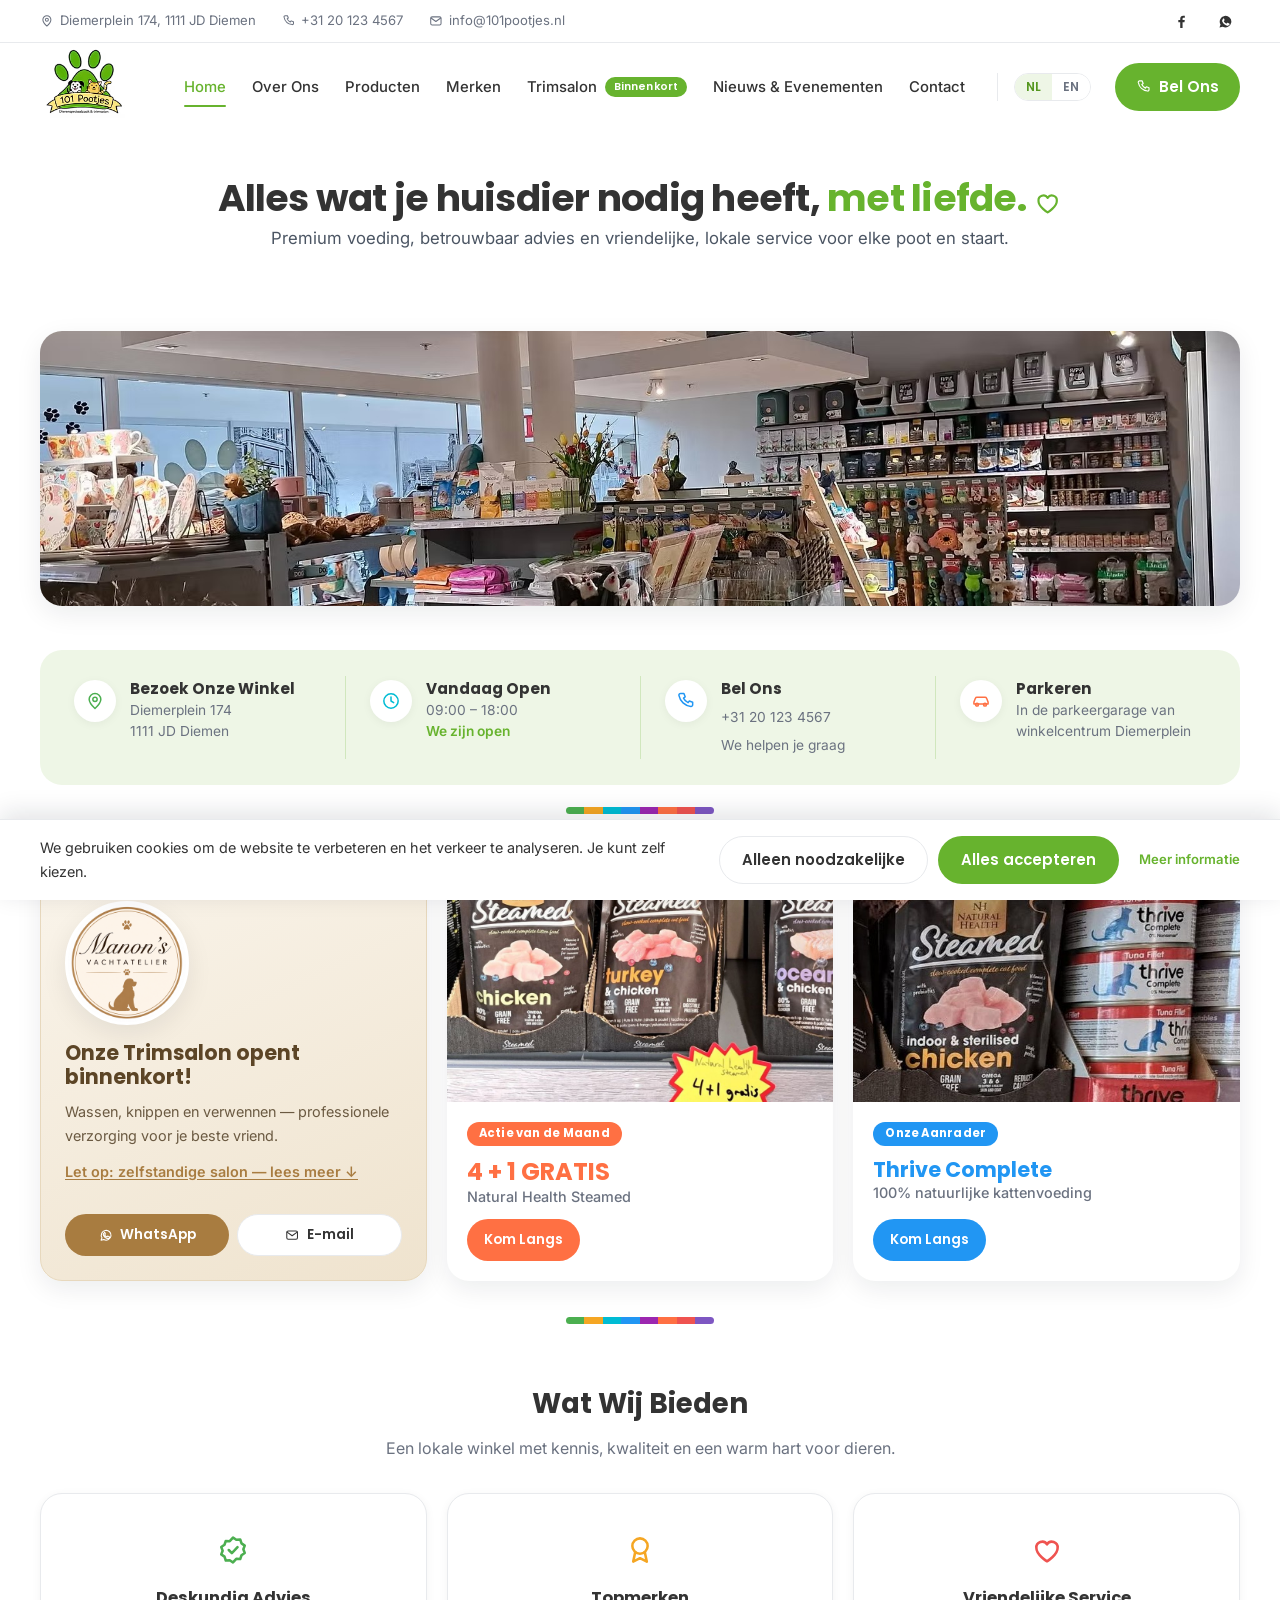
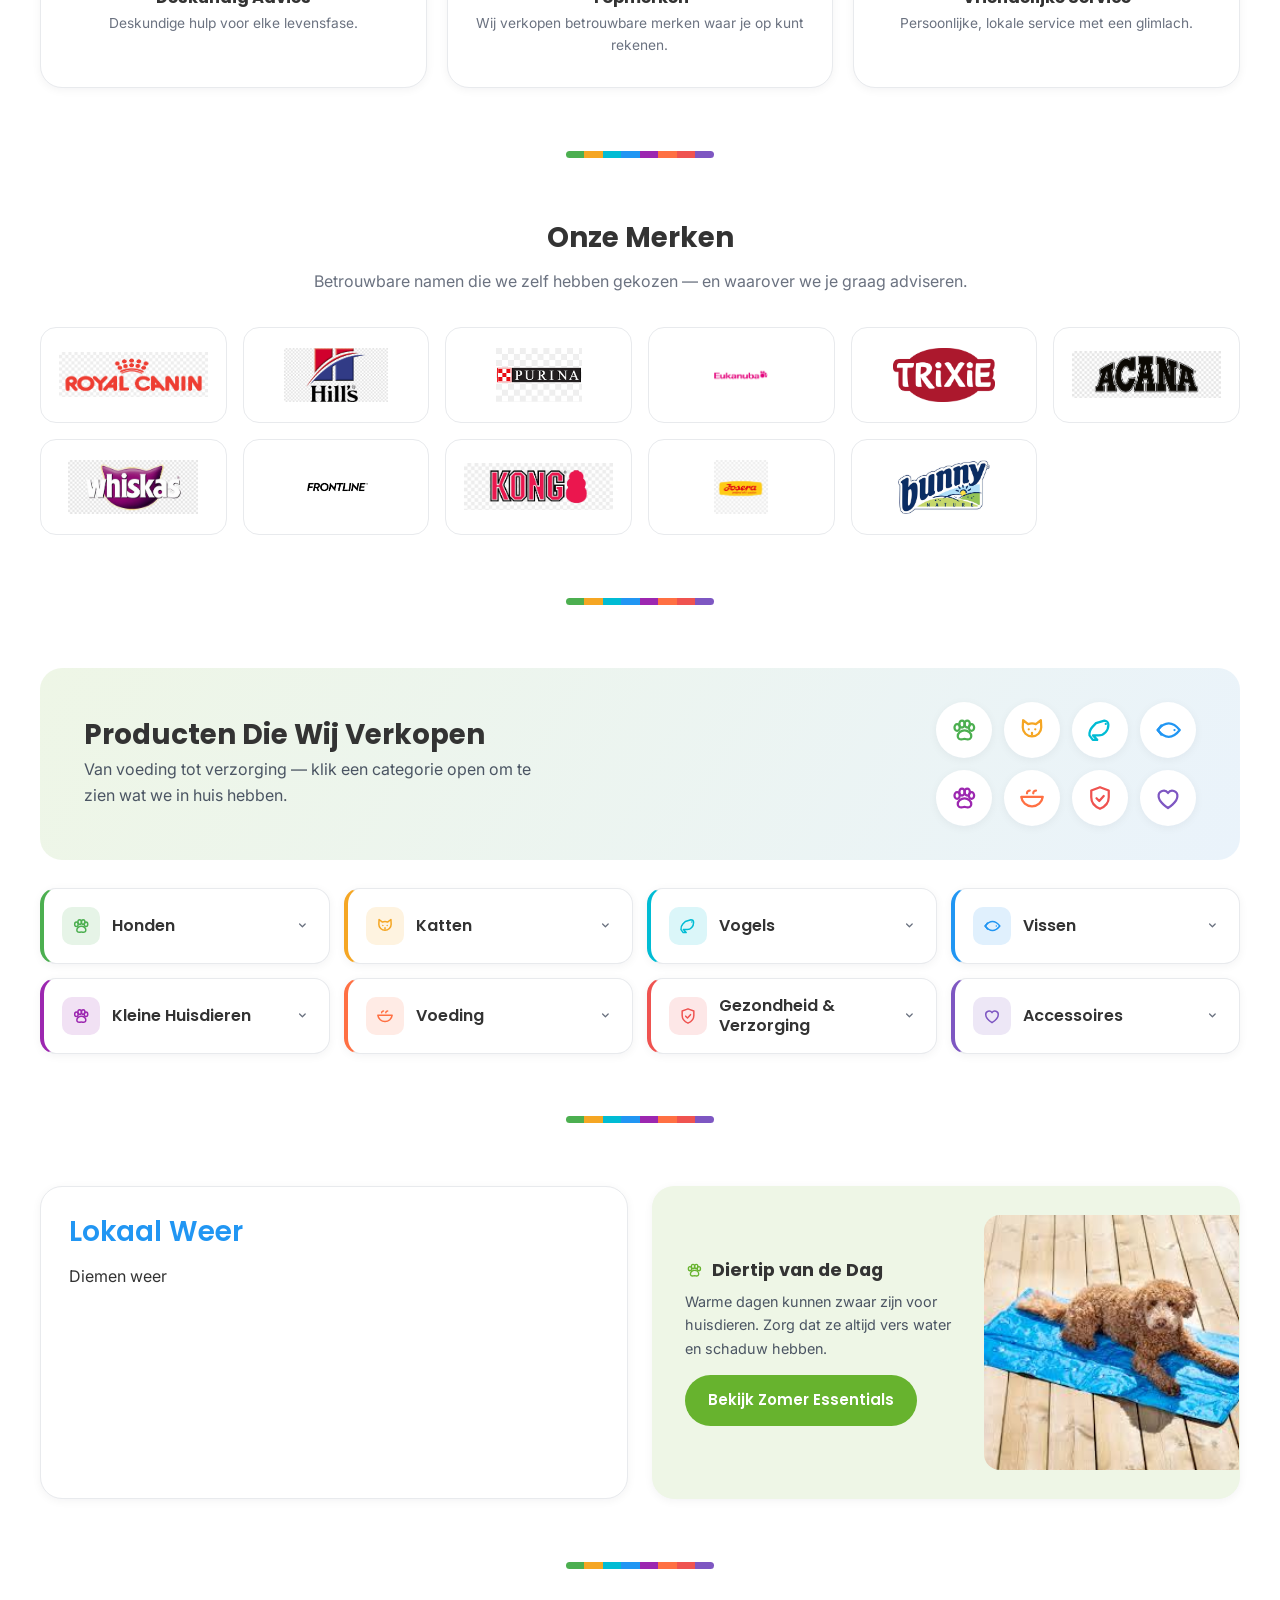
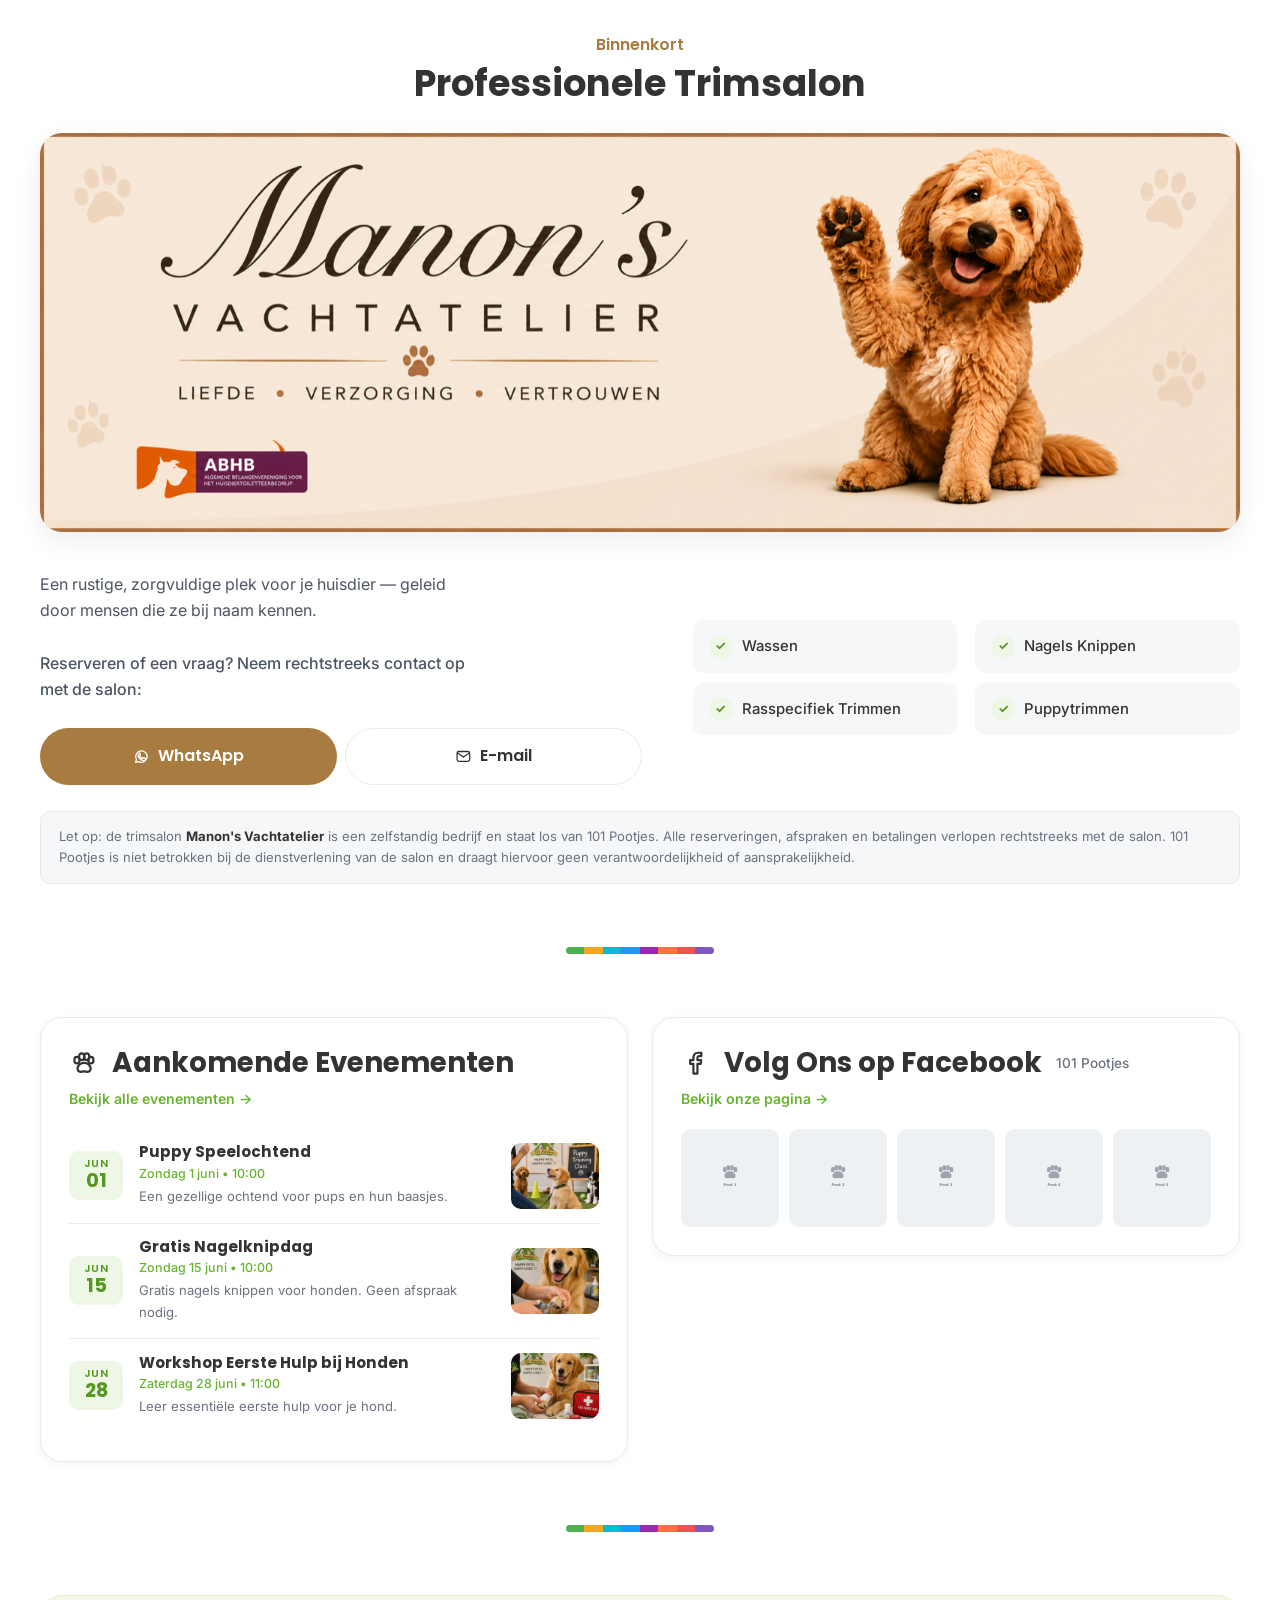
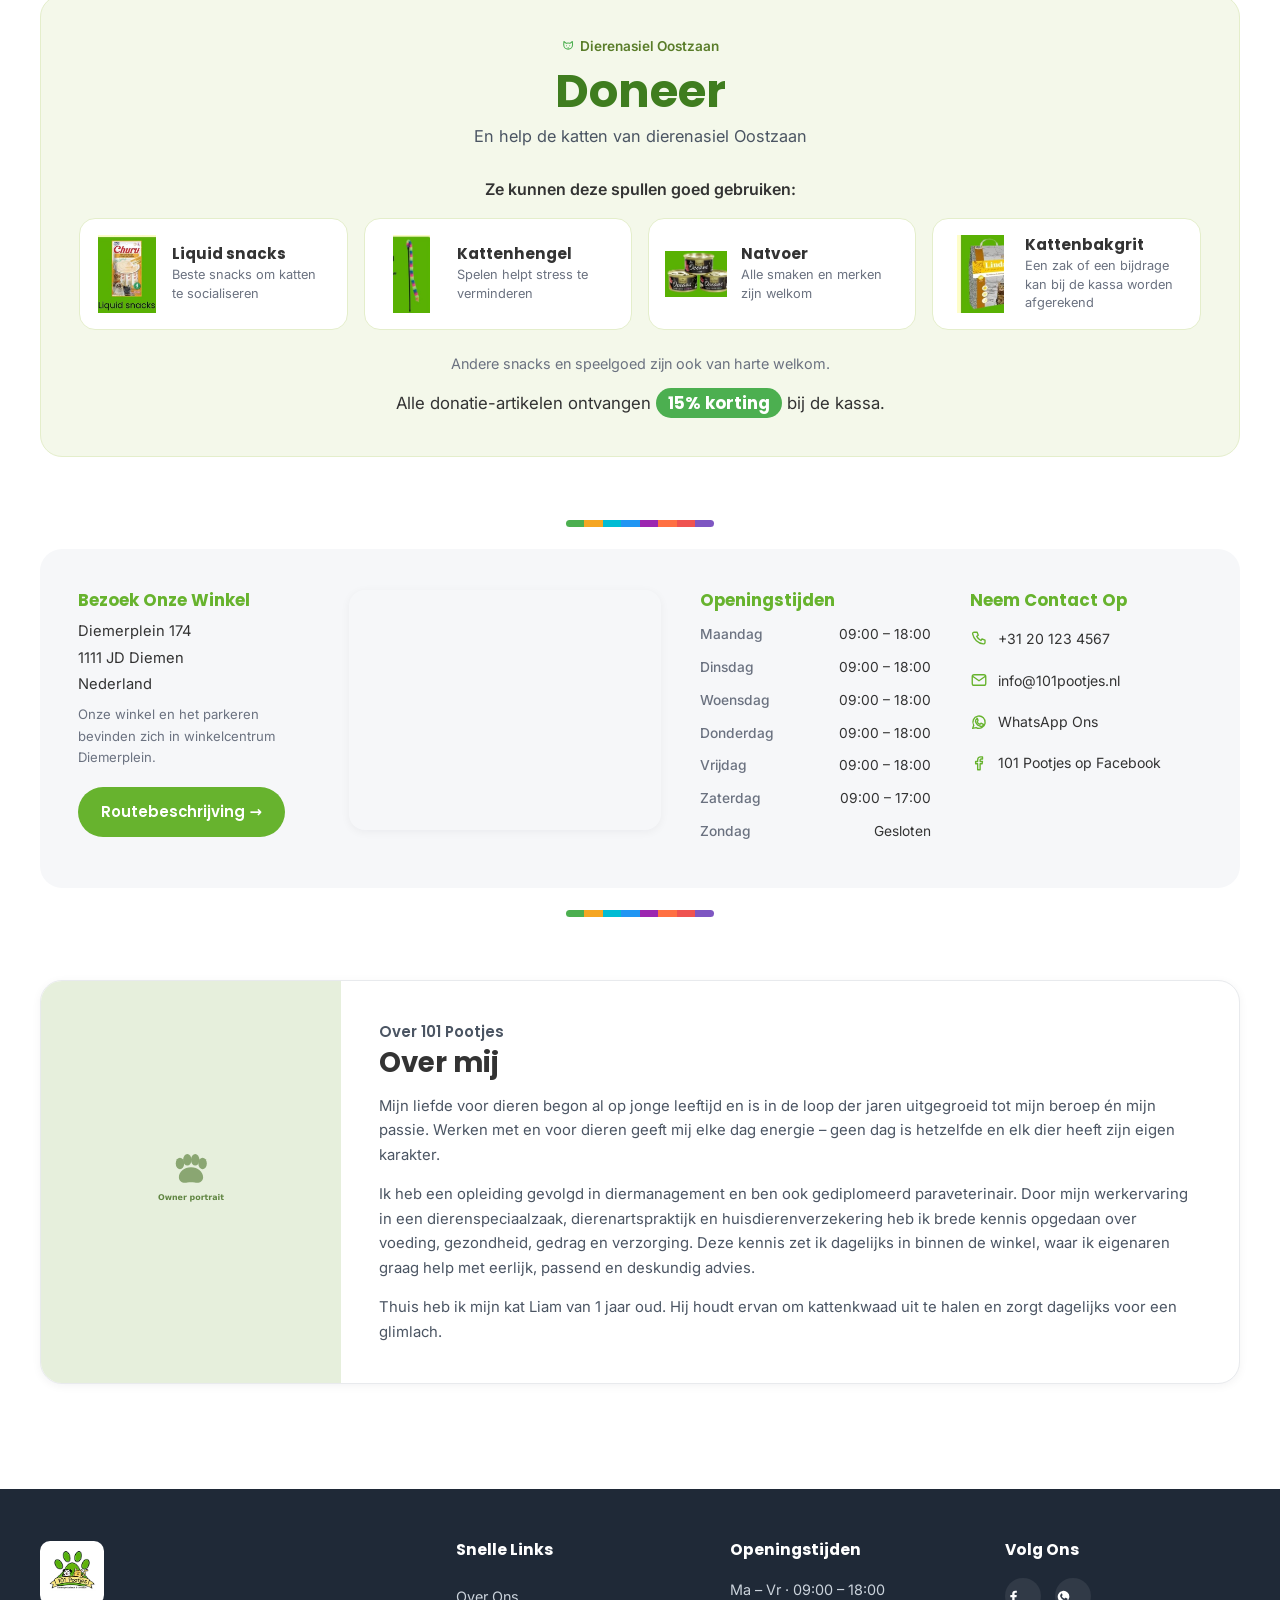
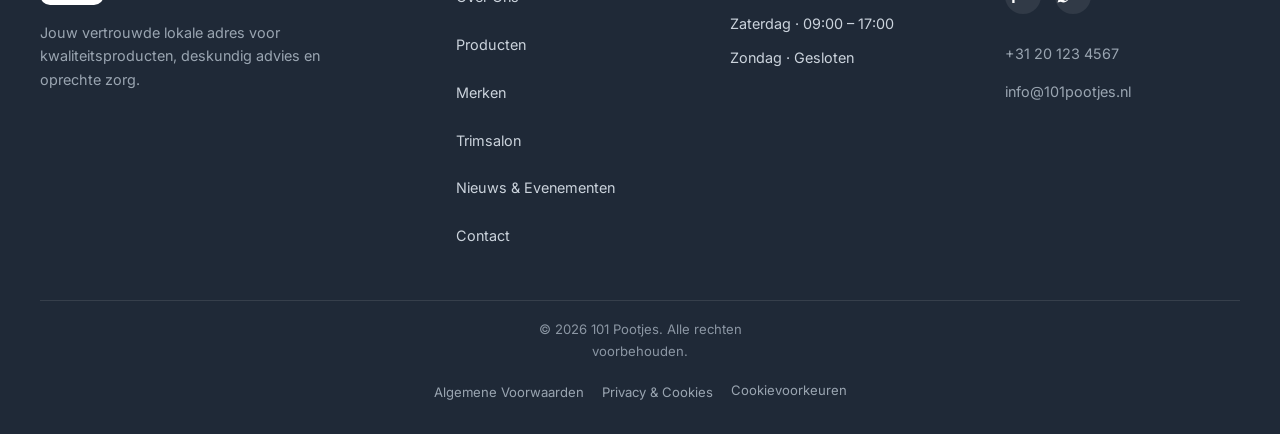
==== index.html @ 8f96fc2f "Replace dummy weather with live weatherwidget.io feed (Diemen) Styled to the site palette: white bas" ====
<!DOCTYPE html>
<html lang="nl">
<head>
<meta charset="utf-8">
<meta name="viewport" content="width=device-width, initial-scale=1">
<title>101 Pootjes — Dierenspeciaalzaak in Diemen | Voeding, Advies &amp; Trimsalon</title>
<meta name="description" content="101 Pootjes is een onafhankelijke dierenspeciaalzaak in winkelcentrum Diemerplein, Diemen. Premium voeding, betrouwbaar advies en vriendelijke service.">

<!-- Social media card (Open Graph / Twitter) — store front + logo -->
<meta property="og:type" content="website">
<meta property="og:site_name" content="101 Pootjes">
<meta property="og:locale" content="nl_NL">
<meta property="og:title" content="101 Pootjes — Dierenspeciaalzaak in Diemen">
<meta property="og:description" content="Premium voeding, betrouwbaar advies en vriendelijke service in winkelcentrum Diemerplein, Diemen — met binnenkort een professionele trimsalon.">
<meta property="og:url" content="https://101.ukuva.com/">
<meta property="og:image" content="https://101.ukuva.com/assets/img/og-card.jpg">
<meta property="og:image:secure_url" content="https://101.ukuva.com/assets/img/og-card.jpg">
<meta property="og:image:type" content="image/jpeg">
<meta property="og:image:width" content="1200">
<meta property="og:image:height" content="630">
<meta property="og:image:alt" content="De winkel van 101 Pootjes met logo">
<meta name="twitter:card" content="summary_large_image">
<meta name="twitter:title" content="101 Pootjes — Dierenspeciaalzaak in Diemen">
<meta name="twitter:description" content="Premium voeding, betrouwbaar advies en vriendelijke service in Diemen.">
<meta name="twitter:image" content="https://101.ukuva.com/assets/img/og-card.jpg">

<link rel="icon" href="assets/img/logo.png">
<link rel="preconnect" href="https://fonts.googleapis.com">
<link rel="preconnect" href="https://fonts.gstatic.com" crossorigin>
<link href="https://fonts.googleapis.com/css2?family=Poppins:wght@600;700&family=Inter:wght@400;500;600&display=swap" rel="stylesheet">
<link rel="stylesheet" href="styles.css">
<script type="application/ld+json">
{
  "@context": "https://schema.org",
  "@type": "PetStore",
  "name": "101 Pootjes",
  "description": "Onafhankelijke dierenspeciaalzaak in winkelcentrum Diemerplein, Diemen, met premium voeding, accessoires en deskundig advies.",
  "image": "https://101pootjes.nl/assets/img/logo.png",
  "telephone": "+31201234567",
  "email": "info@101pootjes.nl",
  "url": "https://101pootjes.nl",
  "sameAs": ["https://www.facebook.com/profile.php?id=61587038973940"],
  "address": {
    "@type": "PostalAddress",
    "streetAddress": "Diemerplein 174",
    "postalCode": "1111 JD",
    "addressLocality": "Diemen",
    "addressCountry": "NL"
  },
  "geo": { "@type": "GeoCoordinates", "latitude": 52.3396, "longitude": 4.9636 },
  "openingHoursSpecification": [
    { "@type": "OpeningHoursSpecification", "dayOfWeek": ["Monday","Tuesday","Wednesday","Thursday","Friday"], "opens": "09:00", "closes": "18:00" },
    { "@type": "OpeningHoursSpecification", "dayOfWeek": "Saturday", "opens": "09:00", "closes": "17:00" }
  ],
  "priceRange": "€€"
}
</script>

<!-- ═══ Google Analytics + Consent Mode v2 ═══════════════════════════
     Replace G-XXXXXXXXXX (BOTH places below) with your GA4 Measurement ID.
     Analytics stays OFF until the visitor clicks "Alles accepteren". -->
<script>
  window.dataLayer = window.dataLayer || [];
  function gtag(){ dataLayer.push(arguments); }
  gtag('js', new Date());
  gtag('consent', 'default', {
    ad_storage: 'denied', ad_user_data: 'denied', ad_personalization: 'denied',
    analytics_storage: 'denied', wait_for_update: 500
  });
  try {
    if (localStorage.getItem('pootjes-consent') === 'all') {
      gtag('consent', 'update', {
        ad_storage: 'granted', ad_user_data: 'granted',
        ad_personalization: 'granted', analytics_storage: 'granted'
      });
    }
  } catch (e) {}
  gtag('config', 'G-XXXXXXXXXX');
</script>
<script async src="https://www.googletagmanager.com/gtag/js?id=G-XXXXXXXXXX"></script>
</head>
<body>

<svg class="spritesheet" xmlns="http://www.w3.org/2000/svg" aria-hidden="true" focusable="false">
<defs>
<symbol id="i-pin" viewBox="0 0 24 24"><path d="M12 21s7-6.2 7-11a7 7 0 1 0-14 0c0 4.8 7 11 7 11z"/><circle cx="12" cy="10" r="2.6"/></symbol>
<symbol id="i-phone" viewBox="0 0 24 24"><path d="M6.5 3h3l1.5 4-2 1.5a12 12 0 0 0 5.5 5.5L16 12l4 1.5v3a2 2 0 0 1-2.2 2A16.5 16.5 0 0 1 3.5 5.2 2 2 0 0 1 5.5 3z"/></symbol>
<symbol id="i-mail" viewBox="0 0 24 24"><rect x="3" y="5" width="18" height="14" rx="2.5"/><path d="m3.5 7 8.5 6 8.5-6"/></symbol>
<symbol id="i-fb" viewBox="0 0 24 24"><path d="M13.5 21v-8h2.7l.4-3h-3.1V8.2c0-.9.3-1.5 1.5-1.5H16.7V4a20 20 0 0 0-2.4-.1c-2.5 0-4.1 1.5-4.1 4.2V10H7.5v3h2.7v8z"/></symbol>
<symbol id="i-wa" viewBox="0 0 24 24"><path d="M3.5 20.5 5 16.4A8.2 8.2 0 1 1 8.1 19.4zM9 8.4c-.3 0-.6.1-.8.4-.3.3-.9.9-.9 2.1s.9 2.4 1 2.6c.1.2 1.7 2.8 4.3 3.8 2.1.8 2.6.7 3 .6.6-.1 1.7-.7 2-1.4.2-.7.2-1.2.2-1.4-.1-.1-.3-.2-.6-.4l-2-1c-.3-.1-.5-.1-.7.1l-.8 1c-.2.2-.4.3-.7.1a6.7 6.7 0 0 1-3.3-2.9c-.2-.3 0-.5.1-.7l.5-.6c.2-.2.2-.4.3-.6s0-.4 0-.6l-.8-2c-.2-.5-.4-.5-.6-.5z"/></symbol>
<symbol id="i-heart" viewBox="0 0 24 24"><path d="M12 20s-7.5-4.6-7.5-9.4A4.1 4.1 0 0 1 12 8a4.1 4.1 0 0 1 7.5 2.6C19.5 15.4 12 20 12 20z"/></symbol>
<symbol id="i-paw" viewBox="0 0 24 24"><ellipse cx="6.5" cy="10" rx="2.1" ry="2.7"/><ellipse cx="10.4" cy="7.2" rx="2.1" ry="2.8"/><ellipse cx="14.6" cy="7.2" rx="2.1" ry="2.8"/><ellipse cx="18" cy="10" rx="2.1" ry="2.7"/><path d="M12.4 12.2c3 0 5.4 2.3 5.4 4.7 0 2-1.7 3-3.7 2.5a6.7 6.7 0 0 0-3.4 0c-2 .5-3.7-.5-3.7-2.5 0-2.4 2.4-4.7 5.4-4.7z"/></symbol>
<symbol id="i-scissors" viewBox="0 0 24 24"><circle cx="6.5" cy="18" r="2.6"/><circle cx="17.5" cy="18" r="2.6"/><path d="M8.3 16.1 18 4M15.7 16.1 6 4"/></symbol>
<symbol id="i-clock" viewBox="0 0 24 24"><circle cx="12" cy="12" r="8.6"/><path d="M12 7.2V12l3.2 2"/></symbol>
<symbol id="i-car" viewBox="0 0 24 24"><path d="M3.5 15.5v-2.2l1.8-4.6A2 2 0 0 1 7.2 7.5h9.6a2 2 0 0 1 1.9 1.2l1.8 4.6v2.2z"/><circle cx="7.2" cy="16.4" r="1.7"/><circle cx="16.8" cy="16.4" r="1.7"/></symbol>
<symbol id="i-badge" viewBox="0 0 24 24"><path d="m12 3.2 2.3 1.6 2.8-.2.9 2.7 2.3 1.6-1 2.6 1 2.6-2.3 1.6-.9 2.7-2.8-.2L12 20.8l-2.3-1.6-2.8.2-.9-2.7-2.3-1.6 1-2.6-1-2.6 2.3-1.6.9-2.7 2.8.2z"/><path d="m9 12 2.2 2.2L15.2 10"/></symbol>
<symbol id="i-award" viewBox="0 0 24 24"><circle cx="12" cy="9.2" r="5.4"/><path d="m8.6 13.6-1.4 6.6 4.8-2.4 4.8 2.4-1.4-6.6"/></symbol>
<symbol id="i-cat" viewBox="0 0 24 24"><path d="m4.6 9.8.3-5.6 4 3.1a8.6 8.6 0 0 1 6.2 0l4-3.1.3 5.6a7.4 7.4 0 0 1-14.8 0z"/><path d="M9.4 11.4h.01M14.6 11.4h.01M12 14.2v1.4"/></symbol>
<symbol id="i-bird" viewBox="0 0 24 24"><path d="M15.5 4.5a3.2 3.2 0 0 1 3.2 3.2c0 4.8-3.4 8.6-7.7 8.6H6.4l3.4 3.6H6.2L3.6 16.3a8.5 8.5 0 0 1 2.2-6.6l3-3.2z"/><path d="M16.6 7.1h.01"/></symbol>
<symbol id="i-fish" viewBox="0 0 24 24"><path d="M3.6 12c3-3.6 6-5.4 9-5.4s6 1.8 8.8 5.4c-2.8 3.6-5.8 5.4-8.8 5.4s-6-1.8-9-5.4z"/><path d="M17.2 12h.01"/><path d="M6.6 8.4 4 12l2.6 3.6"/></symbol>
<symbol id="i-bowl" viewBox="0 0 24 24"><path d="M3.4 11h17.2a8.6 8.6 0 0 1-8.6 7.6A8.6 8.6 0 0 1 3.4 11z"/><path d="M8 8.2c0-1.4 1-2.2 2.2-2.2M13 8.2c0-1.4 1-2.2 2.2-2.2"/></symbol>
<symbol id="i-shield" viewBox="0 0 24 24"><path d="M12 3.4 19 6v5.4c0 4.2-2.9 7.5-7 9.2-4.1-1.7-7-5-7-9.2V6z"/><path d="M9.2 12.2 11.4 14.4l3.6-4"/></symbol>
<symbol id="i-sun" viewBox="0 0 24 24"><circle cx="12" cy="12" r="4.2"/><path d="M12 3v2.2M12 18.8V21M3 12h2.2M18.8 12H21M5.6 5.6l1.6 1.6M16.8 16.8l1.6 1.6M18.4 5.6l-1.6 1.6M7.2 16.8l-1.6 1.6"/></symbol>
<symbol id="i-cloud" viewBox="0 0 24 24"><path d="M7 18.5a4 4 0 0 1-.3-8 5.6 5.6 0 0 1 10.7 1.3 3.4 3.4 0 0 1-.7 6.7z"/></symbol>
<symbol id="i-suncloud" viewBox="0 0 24 24"><circle cx="8" cy="8" r="3"/><path d="M8 2.4v1.6M2.4 8H4M4.2 4.2l1.1 1.1M11.8 4.2l-1.1 1.1"/><path d="M10 19.6a3.6 3.6 0 0 1-.3-7.2 5 5 0 0 1 9.6 1.2 3 3 0 0 1-.6 6z"/></symbol>
<symbol id="i-chev" viewBox="0 0 24 24"><path d="m8 10 4 4 4-4"/></symbol>
</defs>
</svg>

<a class="skip-link" href="#main" data-t="skip">Ga naar inhoud</a>

<!-- ═══ SECTION 1 · Header ═══════════════════════════════════════════ -->
<div class="topbar">
  <div class="wrap topbar__inner">
    <ul class="topbar__facts">
      <li><svg class="ico" aria-hidden="true"><use href="#i-pin"/></svg> Diemerplein 174, 1111 JD Diemen</li>
      <li><a href="tel:+31201234567"><svg class="ico" aria-hidden="true"><use href="#i-phone"/></svg> +31 20 123 4567</a></li>
      <li><a href="mailto:info@101pootjes.nl"><svg class="ico" aria-hidden="true"><use href="#i-mail"/></svg> info@101pootjes.nl</a></li>
    </ul>
    <ul class="socials">
      <li><a href="https://www.facebook.com/profile.php?id=61587038973940" target="_blank" rel="noopener" aria-label="Facebook"><svg class="ico" aria-hidden="true"><use href="#i-fb"/></svg></a></li>
      <li><a href="https://wa.me/31201234567" target="_blank" rel="noopener" aria-label="WhatsApp"><svg class="ico" aria-hidden="true"><use href="#i-wa"/></svg></a></li>
    </ul>
  </div>
</div>

<header class="header" id="header">
  <div class="wrap header__inner">
    <a class="logo" href="#"><img src="assets/img/logo.png" alt="101 Pootjes — dierenspeciaalzaak &amp; trimsalon" width="149" height="149"></a>

    <nav class="nav" id="nav" aria-label="Hoofdmenu">
      <ul>
        <li><a href="#" class="is-current" aria-current="page" data-t="nav.home">Home</a></li>
        <li><a href="#about" data-t="nav.about">Over Ons</a></li>
        <li><a href="#products" data-t="nav.products">Producten</a></li>
        <li><a href="#brands" data-t="nav.brands">Merken</a></li>
        <li><a href="#salon"><span data-t="nav.salon">Trimsalon</span> <span class="pill" data-t="pill.soon">Binnenkort</span></a></li>
        <li><a href="#events" data-t="nav.events">Nieuws &amp; Evenementen</a></li>
        <li><a href="#contact" data-t="nav.contact">Contact</a></li>
        <li class="nav__lang">
          <div class="langswitch" aria-label="Taal / Language">
            <button type="button" data-lang="nl" class="is-active">NL</button><button type="button" data-lang="en">EN</button>
          </div>
        </li>
      </ul>
    </nav>

    <a class="btn btn--primary header__cta" href="tel:+31201234567"><svg class="ico" aria-hidden="true"><use href="#i-phone"/></svg> <span data-t="nav.call">Bel Ons</span></a>

    <button class="burger" id="burger" aria-label="Menu" aria-expanded="false" aria-controls="nav">
      <span></span><span></span><span></span>
    </button>
  </div>
</header>

<main id="main">

<!-- ═══ SECTION 2 · Hero (main heading) ══════════════════════════════ -->
<section class="hero">
  <div class="wrap">
    <div class="hero__head">
      <h1 data-t="hero.h1">Alles wat je huisdier nodig heeft, <em>met liefde.</em> <svg class="ico" aria-hidden="true"><use href="#i-heart"/></svg></h1>
      <p data-t="hero.sub">Premium voeding, betrouwbaar advies en vriendelijke, lokale service voor elke poot en staart.</p>
    </div>
  </div>
</section>

<!-- ═══ SECTION 2b · Store photo band ════════════════════════════════ -->
<section class="wrap storeband">
  <img src="assets/img/store.jpg" alt="Binnenkijken in de winkel van 101 Pootjes in winkelcentrum Diemerplein" width="1920" height="440" loading="lazy">
</section>

<!-- ═══ SECTION 2c · Store detail (quick info bar) ═══════════════════ -->
<section class="wrap" aria-label="Winkelinformatie">
  <ul class="quickbar">
    <li><span class="qi qi--dog"><svg class="ico" aria-hidden="true"><use href="#i-pin"/></svg></span><div><h3 data-t="qb.store.title">Bezoek Onze Winkel</h3><p>Diemerplein 174<br>1111 JD Diemen</p></div></li>
    <li><span class="qi qi--bird"><svg class="ico" aria-hidden="true"><use href="#i-clock"/></svg></span><div><h3 data-t="qb.open.title">Vandaag Open</h3><p>09:00 – 18:00<br><b class="open" data-t="qb.open.status">We zijn open</b></p></div></li>
    <li><span class="qi qi--fish"><svg class="ico" aria-hidden="true"><use href="#i-phone"/></svg></span><div><h3 data-t="qb.call.title">Bel Ons</h3><p><a href="tel:+31201234567">+31 20 123 4567</a><br><span data-t="qb.call.text">We helpen je graag</span></p></div></li>
    <li><span class="qi qi--food"><svg class="ico" aria-hidden="true"><use href="#i-car"/></svg></span><div><h3 data-t="qb.park.title">Parkeren</h3><p data-t="qb.park.text">In de parkeergarage van<br>winkelcentrum Diemerplein</p></div></li>
  </ul>
</section>

<div class="coldiv" aria-hidden="true"><span class="colourbar"></span></div>

<!-- ═══ SECTION 2d · Announcement + two promotions (three cards) ═════ -->
<section class="wrap herocards">
  <div class="hero__cards">
    <!-- ▸ Reusable announcement slot — replace content for future announcements -->
    <aside class="announce announce--salon">
      <span class="announce__tag" data-t="salonbadge.tag">✨ Binnenkort</span>
      <img class="announce__logo" src="assets/img/manon-logo.png" alt="Manon's Vachtatelier" width="124" height="124" loading="lazy">
      <h2 data-t="salonbadge.title">Onze Trimsalon opent binnenkort!</h2>
      <p data-t="salonbadge.text">Wassen, knippen en verwennen — professionele verzorging voor je beste vriend.</p>
      <p class="announce__disclaimer"><a href="#salon-disclaimer" data-t="salonbadge.disclaimer">Let op: zelfstandige salon — lees meer ↓</a></p>
      <div class="announce__contact">
        <a class="btn btn--salon btn--sm" href="https://wa.me/31651755091" target="_blank" rel="noopener"><svg class="ico" aria-hidden="true"><use href="#i-wa"/></svg> <span data-t="contact.wa">WhatsApp</span></a>
        <a class="btn btn--ghost btn--sm" href="mailto:manonsvachtatelier@icloud.com"><svg class="ico" aria-hidden="true"><use href="#i-mail"/></svg> <span data-t="contact.email">E-mail</span></a>
      </div>
    </aside>

    <!-- ▸ Promotion of the month -->
    <aside class="announce announce--promo">
      <img class="announce__img" src="assets/img/promo.jpg" alt="Natural Health Steamed kattenvoeding" width="1000" height="708" loading="lazy">
      <div class="announce__promo-body">
        <span class="announce__tag announce__tag--food" data-t="promo.eyebrow">Actie van de Maand</span>
        <p class="announce__deal" data-t="promo.deal">4 + 1 GRATIS</p>
        <h3 data-t="promo.h3">Natural Health Steamed</h3>
        <a class="btn btn--food btn--sm" href="#contact" data-t="promo.cta">Kom Langs</a>
      </div>
    </aside>

    <!-- ▸ Staff recommendation / second promotion slot -->
    <aside class="announce announce--promo">
      <img class="announce__img" src="assets/img/promo2.jpg" alt="Thrive Complete kattenvoeding" width="594" height="507" loading="lazy">
      <div class="announce__promo-body">
        <span class="announce__tag announce__tag--fish" data-t="promo2.eyebrow">Onze Aanrader</span>
        <p class="announce__deal announce__deal--fish" data-t="promo2.h3">Thrive Complete</p>
        <h3 data-t="promo2.text">100% natuurlijke kattenvoeding</h3>
        <a class="btn btn--fish btn--sm" href="#contact" data-t="promo2.cta">Kom Langs</a>
      </div>
    </aside>
  </div>
</section>

<div class="coldiv" aria-hidden="true"><span class="colourbar"></span></div>

<!-- ═══ SECTION 4 · What we offer ════════════════════════════════════ -->
<section class="wrap section offer">
  <header class="sechead">
    <h2 data-t="offer.h2">Wat Wij Bieden</h2>
    <p data-t="offer.sub">Een lokale winkel met kennis, kwaliteit en een warm hart voor dieren.</p>
  </header>
  <ul class="features">
    <li class="feature feature--dog"><span class="fi"><svg class="ico" aria-hidden="true"><use href="#i-badge"/></svg></span><h3 data-t="offer.advice.h3">Deskundig Advies</h3><p data-t="offer.advice.p">Deskundige hulp voor elke levensfase.</p></li>
    <li class="feature feature--cat"><span class="fi"><svg class="ico" aria-hidden="true"><use href="#i-award"/></svg></span><h3 data-t="offer.brands.h3">Topmerken</h3><p data-t="offer.brands.p">Wij verkopen betrouwbare merken waar je op kunt rekenen.</p></li>
    <li class="feature feature--health"><span class="fi"><svg class="ico" aria-hidden="true"><use href="#i-heart"/></svg></span><h3 data-t="offer.service.h3">Vriendelijke Service</h3><p data-t="offer.service.p">Persoonlijke, lokale service met een glimlach.</p></li>
  </ul>
</section>

<div class="coldiv" aria-hidden="true"><span class="colourbar"></span></div>

<!-- ═══ SECTION 5 · Brands ═══════════════════════════════════════════ -->
<section class="section" id="brands">
  <div class="wrap">
    <header class="sechead">
      <h2 data-t="brands.h2">Onze Merken</h2>
      <p data-t="brands.sub">Betrouwbare namen die we zelf hebben gekozen — en waarover we je graag adviseren.</p>
    </header>
    <ul class="brands">
      <li><img src="assets/img/brands/royal-canin.png" alt="Royal Canin" loading="lazy"></li>
      <li><img src="assets/img/brands/hills.png" alt="Hill's" loading="lazy"></li>
      <li><img src="assets/img/brands/purina.png" alt="Purina" loading="lazy"></li>
      <li><img src="assets/img/brands/eukanuba.png" alt="Eukanuba" loading="lazy"></li>
      <li><img src="assets/img/brands/trixie.png" alt="Trixie" loading="lazy"></li>
      <li><img src="assets/img/brands/acana.png" alt="Acana" loading="lazy"></li>
      <li><img src="assets/img/brands/whiskas.jpeg" alt="Whiskas" loading="lazy"></li>
      <li><img src="assets/img/brands/frontline.png" alt="Frontline" loading="lazy"></li>
      <li><img src="assets/img/brands/kong.png" alt="Kong" loading="lazy"></li>
      <li><img src="assets/img/brands/josera.png" alt="Josera" loading="lazy"></li>
      <li><img src="assets/img/brands/bunny-nature.jpeg" alt="Bunny Nature" loading="lazy"></li>
    </ul>
  </div>
</section>

<div class="coldiv" aria-hidden="true"><span class="colourbar"></span></div>

<!-- ═══ SECTION 6 · Products we stock (category dropdowns) ═══════════ -->
<section class="section" id="products">
  <div class="wrap">
    <div class="prodbanner">
      <div class="prodbanner__text">
        <h2 data-t="cat.title">Producten Die Wij Verkopen</h2>
        <p data-t="cat.sub">Van voeding tot verzorging — klik een categorie open om te zien wat we in huis hebben.</p>
      </div>
      <div class="prodbanner__pets" aria-hidden="true">
        <span style="--accent:var(--c-dog)"><svg class="ico"><use href="#i-paw"/></svg></span>
        <span style="--accent:var(--c-cat)"><svg class="ico"><use href="#i-cat"/></svg></span>
        <span style="--accent:var(--c-bird)"><svg class="ico"><use href="#i-bird"/></svg></span>
        <span style="--accent:var(--c-fish)"><svg class="ico"><use href="#i-fish"/></svg></span>
        <span style="--accent:var(--c-small)"><svg class="ico"><use href="#i-paw"/></svg></span>
        <span style="--accent:var(--c-food)"><svg class="ico"><use href="#i-bowl"/></svg></span>
        <span style="--accent:var(--c-health)"><svg class="ico"><use href="#i-shield"/></svg></span>
        <span style="--accent:var(--c-acc)"><svg class="ico"><use href="#i-heart"/></svg></span>
      </div>
    </div>
    <ul class="prodcats">
      <li class="prodcat" style="--accent:var(--c-dog)"><details>
        <summary><span class="prodcat__ic"><svg class="ico" aria-hidden="true"><use href="#i-paw"/></svg></span><span class="prodcat__name" data-t="cat.dogs.l">Honden</span><svg class="ico prodcat__chev" aria-hidden="true"><use href="#i-chev"/></svg></summary>
        <ul class="prodcat__list" data-t="prod.dogs"><li>Droogvoer</li><li>Natvoer</li><li>Snacks &amp; beloningen</li><li>Speelgoed</li><li>Manden &amp; kussens</li><li>Halsbanden &amp; lijnen</li></ul>
      </details></li>
      <li class="prodcat" style="--accent:var(--c-cat)"><details>
        <summary><span class="prodcat__ic"><svg class="ico" aria-hidden="true"><use href="#i-cat"/></svg></span><span class="prodcat__name" data-t="cat.cats.l">Katten</span><svg class="ico prodcat__chev" aria-hidden="true"><use href="#i-chev"/></svg></summary>
        <ul class="prodcat__list" data-t="prod.cats"><li>Droogvoer</li><li>Natvoer</li><li>Snacks</li><li>Kattenbakvulling</li><li>Krabpalen</li><li>Speelgoed</li></ul>
      </details></li>
      <li class="prodcat" style="--accent:var(--c-bird)"><details>
        <summary><span class="prodcat__ic"><svg class="ico" aria-hidden="true"><use href="#i-bird"/></svg></span><span class="prodcat__name" data-t="cat.birds.l">Vogels</span><svg class="ico prodcat__chev" aria-hidden="true"><use href="#i-chev"/></svg></summary>
        <ul class="prodcat__list" data-t="prod.birds"><li>Zaadmengelingen</li><li>Snacks</li><li>Kooien</li><li>Zitstokken</li><li>Speelgoed</li></ul>
      </details></li>
      <li class="prodcat" style="--accent:var(--c-fish)"><details>
        <summary><span class="prodcat__ic"><svg class="ico" aria-hidden="true"><use href="#i-fish"/></svg></span><span class="prodcat__name" data-t="cat.fish.l">Vissen</span><svg class="ico prodcat__chev" aria-hidden="true"><use href="#i-chev"/></svg></summary>
        <ul class="prodcat__list" data-t="prod.fish"><li>Visvoer</li><li>Aquaria</li><li>Filters &amp; pompen</li><li>Planten &amp; decoratie</li><li>Waterverzorging</li></ul>
      </details></li>
      <li class="prodcat" style="--accent:var(--c-small)"><details>
        <summary><span class="prodcat__ic"><svg class="ico" aria-hidden="true"><use href="#i-paw"/></svg></span><span class="prodcat__name" data-t="cat.small.l">Kleine Huisdieren</span><svg class="ico prodcat__chev" aria-hidden="true"><use href="#i-chev"/></svg></summary>
        <ul class="prodcat__list" data-t="prod.small"><li>Voeding &amp; hooi</li><li>Bodembedekking</li><li>Kooien &amp; hokken</li><li>Snacks</li><li>Speelgoed</li></ul>
      </details></li>
      <li class="prodcat" style="--accent:var(--c-food)"><details>
        <summary><span class="prodcat__ic"><svg class="ico" aria-hidden="true"><use href="#i-bowl"/></svg></span><span class="prodcat__name" data-t="cat.food.l">Voeding</span><svg class="ico prodcat__chev" aria-hidden="true"><use href="#i-chev"/></svg></summary>
        <ul class="prodcat__list" data-t="prod.food"><li>Droogvoer</li><li>Natvoer</li><li>Rauwvoer (BARF)</li><li>Dieet- &amp; zorgvoeding</li><li>Snacks</li></ul>
      </details></li>
      <li class="prodcat" style="--accent:var(--c-health)"><details>
        <summary><span class="prodcat__ic"><svg class="ico" aria-hidden="true"><use href="#i-shield"/></svg></span><span class="prodcat__name" data-t="cat.health.l">Gezondheid &amp; Verzorging</span><svg class="ico prodcat__chev" aria-hidden="true"><use href="#i-chev"/></svg></summary>
        <ul class="prodcat__list" data-t="prod.health"><li>Vlooien &amp; teken</li><li>Ontworming</li><li>Vachtverzorging</li><li>Shampoo</li><li>Supplementen</li></ul>
      </details></li>
      <li class="prodcat" style="--accent:var(--c-acc)"><details>
        <summary><span class="prodcat__ic"><svg class="ico" aria-hidden="true"><use href="#i-heart"/></svg></span><span class="prodcat__name" data-t="cat.acc.l">Accessoires</span><svg class="ico prodcat__chev" aria-hidden="true"><use href="#i-chev"/></svg></summary>
        <ul class="prodcat__list" data-t="prod.acc"><li>Halsbanden &amp; lijnen</li><li>Voer- &amp; drinkbakken</li><li>Manden &amp; kussens</li><li>Transportboxen</li><li>Naamplaatjes</li></ul>
      </details></li>
    </ul>
  </div>
</section>

<div class="coldiv" aria-hidden="true"><span class="colourbar"></span></div>

<!-- ═══ SECTION 7 · Local weather + pet tip (own row) ════════════════ -->
<section class="wrap section duo duo--eq" aria-label="Weer &amp; diertip">
  <article class="card weather">
    <h2 class="card__eyebrow card__eyebrow--fish" data-t="weather.h2">Lokaal Weer</h2>
    <!-- Live weather — weatherwidget.io, styled to the site palette -->
    <a class="weatherwidget-io" href="https://forecast7.com/nl/52d344d96/diemen/"
       data-label_1="DIEMEN" data-label_2="WEER"
       data-font="Inter" data-icons="Climacons Animated" data-mode="Forecast" data-days="4" data-lang="nl"
       data-theme="pure" data-basecolor="#ffffff" data-accent="#67B32E"
       data-textcolor="#333333" data-highcolor="#333333" data-lowcolor="#6b7280"
       data-suncolor="#F5A623" data-mooncolor="#333333"
       data-cloudcolor="#9aa8b6" data-cloudfill="#e8eaed"
       data-raincolor="#2196F3" data-snowcolor="#dfeef7"
       data-shadow="none">Diemen weer</a>
  </article>

  <article class="card tip">
    <div class="tip__body">
      <h2><svg class="ico" aria-hidden="true"><use href="#i-paw"/></svg> <span data-t="tip.h2">Diertip van de Dag</span></h2>
      <p data-t="tip.text">Warme dagen kunnen zwaar zijn voor huisdieren. Zorg dat ze altijd vers water en schaduw hebben.</p>
      <a class="btn btn--primary" href="#" data-t="tip.cta">Bekijk Zomer Essentials</a>
    </div>
    <img src="assets/img/cooling-mat.jpg" alt="Een hond ligt op een koelmat" width="225" height="225" loading="lazy">
  </article>
</section>

<div class="coldiv" aria-hidden="true"><span class="colourbar"></span></div>

<!-- ═══ SECTION 8 · Salon (Manon's Vachtatelier) ════════════════════ -->
<section class="section" id="salon">
  <div class="wrap salon">
    <header class="salon__head">
      <p class="eyebrow eyebrow--acc" data-t="salon.eyebrow">Binnenkort</p>
      <h2 data-t="salon.h2">Professionele Trimsalon</h2>
    </header>
    <div class="salon__banner">
      <img src="assets/img/salon-banner.png" alt="Manon's Vachtatelier — Liefde, Verzorging, Vertrouwen" width="1600" height="533" loading="lazy">
    </div>
    <div class="salon__body">
      <div class="salon__copy">
        <p data-t="salon.text">Een rustige, zorgvuldige plek voor je huisdier — geleid door mensen die ze bij naam kennen.</p>
        <p class="salon__contactlead" data-t="salon.contactlead">Reserveren of een vraag? Neem rechtstreeks contact op met de salon:</p>
        <div class="announce__contact">
          <a class="btn btn--salon btn--lg" href="https://wa.me/31651755091" target="_blank" rel="noopener"><svg class="ico" aria-hidden="true"><use href="#i-wa"/></svg> <span data-t="contact.wa">WhatsApp</span></a>
          <a class="btn btn--ghost btn--lg" href="mailto:manonsvachtatelier@icloud.com"><svg class="ico" aria-hidden="true"><use href="#i-mail"/></svg> <span data-t="contact.email">E-mail</span></a>
        </div>
      </div>
      <ul class="ticks salon__ticks">
        <li data-t="salon.t1">Wassen</li><li data-t="salon.t2">Nagels Knippen</li><li data-t="salon.t3">Rasspecifiek Trimmen</li><li data-t="salon.t4">Puppytrimmen</li>
      </ul>
    </div>
    <p class="salon__note" id="salon-disclaimer" data-t="salon.note">Let op: de trimsalon <b>Manon's Vachtatelier</b> is een zelfstandig bedrijf en staat los van 101 Pootjes. Alle reserveringen, afspraken en betalingen verlopen rechtstreeks met de salon. 101 Pootjes is niet betrokken bij de dienstverlening van de salon en draagt hiervoor geen verantwoordelijkheid of aansprakelijkheid.</p>
  </div>
</section>

<div class="coldiv" aria-hidden="true"><span class="colourbar"></span></div>

<!-- ═══ SECTION 9 · Events + Facebook ════════════════════════════════ -->
<section class="wrap section duo" id="events">
  <article class="card">
    <header class="card__head">
      <h2><svg class="ico" aria-hidden="true"><use href="#i-paw"/></svg> <span data-t="events.h2">Aankomende Evenementen</span></h2>
      <a href="#" data-t="events.viewall">Bekijk alle evenementen →</a>
    </header>
    <ul class="events">
      <li>
        <time datetime="2026-06-01"><span>JUN</span><b>01</b></time>
        <div><h3 data-t="ev1.title">Puppy Speelochtend</h3><p class="meta" data-t="ev1.time">Zondag 1 juni • 10:00</p><p data-t="ev1.text">Een gezellige ochtend voor pups en hun baasjes.</p></div>
        <img src="assets/img/event-1.jpg" alt="Puppytraining" width="200" height="200" loading="lazy">
      </li>
      <li>
        <time datetime="2026-06-15"><span>JUN</span><b>15</b></time>
        <div><h3 data-t="ev2.title">Gratis Nagelknipdag</h3><p class="meta" data-t="ev2.time">Zondag 15 juni • 10:00</p><p data-t="ev2.text">Gratis nagels knippen voor honden. Geen afspraak nodig.</p></div>
        <img src="assets/img/event-2.jpg" alt="Nagels knippen" width="200" height="200" loading="lazy">
      </li>
      <li>
        <time datetime="2026-06-28"><span>JUN</span><b>28</b></time>
        <div><h3 data-t="ev3.title">Workshop Eerste Hulp bij Honden</h3><p class="meta" data-t="ev3.time">Zaterdag 28 juni • 11:00</p><p data-t="ev3.text">Leer essentiële eerste hulp voor je hond.</p></div>
        <img src="assets/img/event-3.jpg" alt="Eerste hulp bij honden" width="200" height="200" loading="lazy">
      </li>
    </ul>
  </article>

  <article class="card">
    <header class="card__head">
      <h2><svg class="ico" aria-hidden="true"><use href="#i-fb"/></svg> <span data-t="fb.h2">Volg Ons op Facebook</span> <small>101 Pootjes</small></h2>
      <a href="https://www.facebook.com/profile.php?id=61587038973940" target="_blank" rel="noopener" data-t="fb.viewall">Bekijk onze pagina →</a>
    </header>
    <ul class="insta">
      <li><a href="https://www.facebook.com/profile.php?id=61587038973940" target="_blank" rel="noopener"><img src="assets/img/insta-1.svg" alt="Facebook-bericht" width="400" height="400" loading="lazy"></a></li>
      <li><a href="https://www.facebook.com/profile.php?id=61587038973940" target="_blank" rel="noopener"><img src="assets/img/insta-2.svg" alt="Facebook-bericht" width="400" height="400" loading="lazy"></a></li>
      <li><a href="https://www.facebook.com/profile.php?id=61587038973940" target="_blank" rel="noopener"><img src="assets/img/insta-3.svg" alt="Facebook-bericht" width="400" height="400" loading="lazy"></a></li>
      <li><a href="https://www.facebook.com/profile.php?id=61587038973940" target="_blank" rel="noopener"><img src="assets/img/insta-4.svg" alt="Facebook-bericht" width="400" height="400" loading="lazy"></a></li>
      <li><a href="https://www.facebook.com/profile.php?id=61587038973940" target="_blank" rel="noopener"><img src="assets/img/insta-5.svg" alt="Facebook-bericht" width="400" height="400" loading="lazy"></a></li>
    </ul>
  </article>
</section>

<div class="coldiv" aria-hidden="true"><span class="colourbar"></span></div>

<!-- ═══ SECTION 10 · Donation drive (Dierenasiel Oostzaan) ══════════ -->
<section class="wrap section" id="donate" aria-label="Doneer">
  <div class="donate">
    <header class="donate__head">
      <p class="donate__partner"><svg class="ico" aria-hidden="true"><use href="#i-cat"/></svg> <span data-t="donate.partner">Dierenasiel Oostzaan</span></p>
      <h2 data-t="donate.h2">Doneer</h2>
      <p class="donate__sub" data-t="donate.sub">En help de katten van dierenasiel Oostzaan</p>
    </header>

    <p class="donate__lead" data-t="donate.lead">Ze kunnen deze spullen goed gebruiken:</p>

    <ul class="donate__items">
      <li>
        <img src="assets/img/don-snacks.jpg" alt="Churu liquid snacks" width="227" height="306" loading="lazy">
        <div><h3 data-t="donate.i1.t">Liquid snacks</h3><p data-t="donate.i1.d">Beste snacks om katten te socialiseren</p></div>
      </li>
      <li>
        <img src="assets/img/don-toy.jpg" alt="Kattenhengel speelgoed" width="173" height="367" loading="lazy">
        <div><h3 data-t="donate.i2.t">Kattenhengel</h3><p data-t="donate.i2.d">Spelen helpt stress te verminderen</p></div>
      </li>
      <li>
        <img src="assets/img/don-food.jpg" alt="Natvoer blikjes" width="302" height="305" loading="lazy">
        <div><h3 data-t="donate.i3.t">Natvoer</h3><p data-t="donate.i3.d">Alle smaken en merken zijn welkom</p></div>
      </li>
      <li>
        <img src="assets/img/don-litter.jpg" alt="Kattenbakgrit" width="216" height="351" loading="lazy">
        <div><h3 data-t="donate.i4.t">Kattenbakgrit</h3><p data-t="donate.i4.d">Een zak of een bijdrage kan bij de kassa worden afgerekend</p></div>
      </li>
    </ul>

    <p class="donate__note" data-t="donate.note">Andere snacks en speelgoed zijn ook van harte welkom.</p>
    <p class="donate__discount"><span data-t="donate.discount">Alle donatie-artikelen ontvangen</span> <b data-t="donate.discountb">15% korting</b> <span data-t="donate.discount2">bij de kassa.</span></p>
  </div>
</section>

<div class="coldiv" aria-hidden="true"><span class="colourbar"></span></div>

<!-- ═══ SECTION 11 · Visit us ════════════════════════════════════════ -->
<section class="wrap section visit" id="contact">
  <div class="visit__addr">
    <h2 data-t="visit.store.h2">Bezoek Onze Winkel</h2>
    <address>Diemerplein 174<br>1111 JD Diemen<br>Nederland</address>
    <p class="muted" data-t="visit.park">Onze winkel en het parkeren bevinden zich in winkelcentrum Diemerplein.</p>
    <a class="btn btn--primary" href="https://www.google.com/maps/dir/?api=1&amp;destination=Diemerplein+174+1111+JD+Diemen" target="_blank" rel="noopener" data-t="visit.cta">Routebeschrijving →</a>
  </div>

  <div class="visit__map">
    <!-- Free OpenStreetMap embed — no API key. In WP: Elementor Google Maps widget. -->
    <iframe title="Kaart — 101 Pootjes, Diemerplein 174, Diemen" loading="lazy"
      src="https://www.openstreetmap.org/export/embed.html?bbox=4.9556%2C52.3361%2C4.9716%2C52.3431&amp;layer=mapnik&amp;marker=52.3396%2C4.9636"></iframe>
  </div>

  <div class="visit__hours">
    <h2 data-t="visit.hours.h2">Openingstijden</h2>
    <table>
      <tr><th data-t="day.mon">Maandag</th><td>09:00 – 18:00</td></tr>
      <tr><th data-t="day.tue">Dinsdag</th><td>09:00 – 18:00</td></tr>
      <tr><th data-t="day.wed">Woensdag</th><td>09:00 – 18:00</td></tr>
      <tr><th data-t="day.thu">Donderdag</th><td>09:00 – 18:00</td></tr>
      <tr><th data-t="day.fri">Vrijdag</th><td>09:00 – 18:00</td></tr>
      <tr><th data-t="day.sat">Zaterdag</th><td>09:00 – 17:00</td></tr>
      <tr><th data-t="day.sun">Zondag</th><td data-t="visit.closed">Gesloten</td></tr>
    </table>
  </div>

  <div class="visit__contact">
    <h2 data-t="visit.contact.h2">Neem Contact Op</h2>
    <ul class="contactlist">
      <li><svg class="ico" aria-hidden="true"><use href="#i-phone"/></svg><a href="tel:+31201234567">+31 20 123 4567</a></li>
      <li><svg class="ico" aria-hidden="true"><use href="#i-mail"/></svg><a href="mailto:info@101pootjes.nl">info@101pootjes.nl</a></li>
      <li><svg class="ico" aria-hidden="true"><use href="#i-wa"/></svg><a href="https://wa.me/31201234567" target="_blank" rel="noopener" data-t="visit.wa">WhatsApp Ons</a></li>
      <li><svg class="ico" aria-hidden="true"><use href="#i-fb"/></svg><a href="https://www.facebook.com/profile.php?id=61587038973940" target="_blank" rel="noopener">101 Pootjes op Facebook</a></li>
    </ul>
  </div>
</section>

<div class="coldiv" aria-hidden="true"><span class="colourbar"></span></div>

<!-- ═══ SECTION 12 · About me (bottom) ═══════════════════════════════ -->
<section class="wrap section about" id="about">
  <article class="card about__intro">
    <img src="assets/img/owner.svg" alt="De eigenaar van 101 Pootjes met een klein hondje" width="600" height="760" loading="lazy">
    <div class="about__text">
      <p class="eyebrow" data-t="about.eyebrow">Over 101 Pootjes</p>
      <h2 data-t="about.h2">Over mij</h2>
      <p data-t="about.p1">Mijn liefde voor dieren begon al op jonge leeftijd en is in de loop der jaren uitgegroeid tot mijn beroep én mijn passie. Werken met en voor dieren geeft mij elke dag energie – geen dag is hetzelfde en elk dier heeft zijn eigen karakter.</p>
      <p data-t="about.p2">Ik heb een opleiding gevolgd in diermanagement en ben ook gediplomeerd paraveterinair. Door mijn werkervaring in een dierenspeciaalzaak, dierenartspraktijk en huisdierenverzekering heb ik brede kennis opgedaan over voeding, gezondheid, gedrag en verzorging. Deze kennis zet ik dagelijks in binnen de winkel, waar ik eigenaren graag help met eerlijk, passend en deskundig advies.</p>
      <p data-t="about.p3">Thuis heb ik mijn kat Liam van 1 jaar oud. Hij houdt ervan om kattenkwaad uit te halen en zorgt dagelijks voor een glimlach.</p>
    </div>
  </article>
</section>

</main>

<!-- ═══ SECTION 13 · Footer ══════════════════════════════════════════ -->
<footer class="footer">
  <div class="wrap footer__cols">
    <div>
      <img src="assets/img/logo.png" alt="101 Pootjes" width="149" height="149" class="footer__logo" loading="lazy">
      <p data-t="footer.tagline">Jouw vertrouwde lokale adres voor kwaliteitsproducten, deskundig advies en oprechte zorg.</p>
    </div>
    <div>
      <h3 data-t="footer.quick">Snelle Links</h3>
      <ul><li><a href="#about" data-t="nav.about">Over Ons</a></li><li><a href="#products" data-t="nav.products">Producten</a></li><li><a href="#brands" data-t="nav.brands">Merken</a></li><li><a href="#salon" data-t="nav.salon">Trimsalon</a></li><li><a href="#events" data-t="nav.events">Nieuws &amp; Evenementen</a></li><li><a href="#contact" data-t="nav.contact">Contact</a></li></ul>
    </div>
    <div>
      <h3 data-t="footer.hours">Openingstijden</h3>
      <ul><li data-t="footer.h1line">Ma – Vr · 09:00 – 18:00</li><li data-t="footer.h2line">Zaterdag · 09:00 – 17:00</li><li data-t="footer.h3line">Zondag · Gesloten</li></ul>
    </div>
    <div>
      <h3 data-t="footer.follow">Volg Ons</h3>
      <ul class="socials socials--footer">
        <li><a href="https://www.facebook.com/profile.php?id=61587038973940" target="_blank" rel="noopener" aria-label="Facebook"><svg class="ico" aria-hidden="true"><use href="#i-fb"/></svg></a></li>
        <li><a href="https://wa.me/31201234567" target="_blank" rel="noopener" aria-label="WhatsApp"><svg class="ico" aria-hidden="true"><use href="#i-wa"/></svg></a></li>
      </ul>
      <p><a href="tel:+31201234567">+31 20 123 4567</a><br><a href="mailto:info@101pootjes.nl">info@101pootjes.nl</a></p>
    </div>
  </div>
  <div class="wrap footer__base">
    <p data-t="footer.copyright">© 2026 101 Pootjes. Alle rechten voorbehouden.</p>
    <ul class="footer__legal">
      <li><a href="terms.html#voorwaarden" data-t="legal.terms">Algemene Voorwaarden</a></li>
      <li><a href="terms.html#privacy" data-t="legal.privacy">Privacy &amp; Cookies</a></li>
      <li><button type="button" class="linklike" id="cookie-settings" data-t="legal.cookiesettings">Cookievoorkeuren</button></li>
    </ul>
  </div>
</footer>

<!-- Sticky mobile action bar -->
<nav class="mobilebar" aria-label="Snelle acties">
  <a href="tel:+31201234567"><svg class="ico" aria-hidden="true"><use href="#i-phone"/></svg><span data-t="mob.call">Bel</span></a>
  <a href="https://wa.me/31201234567"><svg class="ico" aria-hidden="true"><use href="#i-wa"/></svg><span data-t="mob.wa">WhatsApp</span></a>
  <a href="https://www.google.com/maps/dir/?api=1&amp;destination=Diemerplein+174+1111+JD+Diemen"><svg class="ico" aria-hidden="true"><use href="#i-pin"/></svg><span data-t="mob.route">Route</span></a>
</nav>

<!-- Cookie consent -->
<div class="cookie" id="cookie" role="dialog" aria-live="polite" aria-label="Cookies" hidden>
  <div class="cookie__inner">
    <p data-t="cookie.text">We gebruiken cookies om de website te verbeteren en het verkeer te analyseren. Je kunt zelf kiezen.</p>
    <div class="cookie__actions">
      <button type="button" class="btn btn--ghost" id="cookie-decline" data-t="cookie.decline">Alleen noodzakelijke</button>
      <button type="button" class="btn btn--primary" id="cookie-accept" data-t="cookie.accept">Alles accepteren</button>
    </div>
    <a class="cookie__more" href="terms.html#privacy" data-t="cookie.more">Meer informatie</a>
  </div>
</div>

<script src="script.js"></script>
<!-- weatherwidget.io loader -->
<script>
!function(d,s,id){var js,fjs=d.getElementsByTagName(s)[0];if(!d.getElementById(id)){js=d.createElement(s);js.id=id;js.src='https://weatherwidget.io/js/widget.min.js';fjs.parentNode.insertBefore(js,fjs);}}(document,'script','weatherwidget-io-js');
</script>
</body>
</html>
---- styles.css ----
/* ══════════════════════════════════════════════════════════════════
   101 Pootjes — Phase 1 prototype
   Design tokens mirror the Elementor Global Colours / Global Fonts
   that should be set up in the WordPress build. Change them here,
   change them there — the names match.
   ══════════════════════════════════════════════════════════════════ */

:root {
  /* Global Colours */
  --green:        #67B32E;
  --green-dark:   #55971f;
  --green-soft:   #eef6e6;
  --white:        #FFFFFF;
  --grey-light:   #F6F7F9;
  --grey-dark:    #333333;
  --text:         #333333;
  --text-muted:   #6b7280;
  --line:         #e8eaed;

  /* Accents — from the 101 Pootjes Design System, category cards & icons */
  --c-dog:   #4CAF50;
  --c-cat:   #F5A623;
  --c-bird:  #00BCD4;
  --c-fish:  #2196F3;
  --c-small: #9C27B0;
  --c-food:  #FF7043;
  --c-health:#EF5350;
  --c-acc:   #7E57C2;
  --c-salon: #a87c40;   /* Manon's Vachtatelier — warm beige/gold, not purple */
  --blue:   var(--c-fish);
  --orange: var(--c-food);
  --yellow: var(--c-cat);

  /* Global Fonts */
  --font-head: "Poppins", system-ui, -apple-system, sans-serif;
  --font-body: "Inter", system-ui, -apple-system, sans-serif;

  /* Rounding & shadow */
  --r-sm: 10px;
  --r:    16px;
  --r-lg: 22px;
  --shadow:    0 2px 10px rgba(16, 24, 40, .05);
  --shadow-md: 0 8px 26px rgba(16, 24, 40, .08);

  --wrap: 1200px;
  --gap:  24px;
}

*, *::before, *::after { box-sizing: border-box; }

html { scroll-behavior: smooth; scroll-padding-top: 120px; }

body {
  margin: 0;
  background: var(--white);
  color: var(--text);
  font-family: var(--font-body);
  font-size: 16px;
  line-height: 1.65;
  -webkit-font-smoothing: antialiased;
}

h1, h2, h3 { font-family: var(--font-head); font-weight: 700; line-height: 1.2; margin: 0 0 .5em; }
h1 { font-size: clamp(2.1rem, 1.2rem + 3.2vw, 3.5rem); letter-spacing: -.02em; }
h2 { font-size: clamp(1.35rem, 1.1rem + .8vw, 1.9rem); }
h3 { font-size: 1.02rem; }
p  { margin: 0 0 1em; }
img { max-width: 100%; height: auto; display: block; }
a  { color: inherit; text-decoration: none; }
ul { list-style: none; margin: 0; padding: 0; }

.wrap { width: min(100% - 40px, var(--wrap)); margin-inline: auto; }
.section { padding-block: clamp(40px, 5vw, 72px); }
.muted { color: var(--text-muted); }

.spritesheet { position: absolute; width: 0; height: 0; overflow: hidden; }
.ico { width: 1.05em; height: 1.05em; fill: none; stroke: currentColor; stroke-width: 1.8;
       stroke-linecap: round; stroke-linejoin: round; flex: none; vertical-align: -.16em; }
/* Solid-shape icons read better filled */
.ico--fill, .socials .ico, .cat__label .ico { fill: currentColor; stroke: none; }

.skip-link {
  position: absolute; left: -9999px; top: 0; z-index: 999;
  background: var(--green); color: #fff; padding: 12px 20px; border-radius: 0 0 var(--r-sm) 0;
}
.skip-link:focus { left: 0; }

:where(a, button):focus-visible {
  outline: 3px solid var(--green); outline-offset: 3px; border-radius: 6px;
}

/* ── Buttons ─────────────────────────────────────────────────────── */
.btn {
  display: inline-flex; align-items: center; justify-content: center; gap: .5em;
  min-height: 48px;                    /* touch target per brief */
  padding: 12px 22px;
  border: 1.5px solid transparent; border-radius: 999px;
  font-family: var(--font-head); font-weight: 600; font-size: .93rem;
  cursor: pointer; transition: background .18s, color .18s, border-color .18s, transform .18s;
}
.btn--primary { background: var(--green); color: #fff; }
.btn--primary:hover { background: var(--green-dark); transform: translateY(-1px); }
.btn--ghost { background: #fff; color: var(--text); border-color: var(--line); }
.btn--ghost:hover { border-color: var(--green); color: var(--green); }
.btn--lg { min-height: 54px; padding: 14px 28px; font-size: 1rem; }

/* ── Cards ───────────────────────────────────────────────────────── */
.card {
  background: #fff; border: 1px solid var(--line); border-radius: var(--r-lg);
  box-shadow: var(--shadow); padding: 28px;
}
.card__eyebrow { font-family: var(--font-head); font-weight: 600; color: var(--green); margin: 0 0 4px; }
.card__head { display: flex; align-items: center; justify-content: space-between; gap: 8px 16px; margin-bottom: 18px; flex-wrap: wrap; }
/* Prevent grid children (cards) from overflowing narrow viewports */
.duo > .card, .hero__cards > *, .visit > * { min-width: 0; }
.card__head h2 { margin: 0; display: flex; align-items: center; gap: .5em; }
.card__head h2 small { font-weight: 500; color: var(--text-muted); font-family: var(--font-body); font-size: .85rem; }
.card__head a { color: var(--green); font-weight: 600; font-size: .88rem; white-space: nowrap; }

.eyebrow { font-family: var(--font-head); font-weight: 600; color: var(--green); margin: 0 0 2px; }

.sechead { text-align: center; margin-bottom: 32px; }
.sechead p { color: var(--text-muted); margin: 0; }
.sechead__cta { text-align: center; margin: 28px 0 0; }

/* ══ SECTION 1 · Top bar + sticky header ═════════════════════════ */
.topbar { border-bottom: 1px solid var(--line); font-size: .82rem; color: var(--text-muted); }
.topbar__inner { display: flex; align-items: center; justify-content: space-between; gap: 20px; min-height: 42px; }
.topbar__facts { display: flex; gap: 26px; flex-wrap: wrap; }
.topbar__facts li, .topbar__facts a { display: inline-flex; align-items: center; gap: .45em; }
.topbar__facts a:hover { color: var(--green); }
.topbar__right { display: flex; align-items: center; gap: 18px; }

.langswitch { display: inline-flex; border: 1px solid var(--line); border-radius: 999px; overflow: hidden; }
.langswitch button {
  border: 0; background: #fff; color: var(--text-muted); cursor: pointer;
  font: 600 .75rem/1 var(--font-head); padding: 7px 11px;
}
.langswitch .is-active { background: var(--green-soft); color: var(--green-dark); }

.socials { display: flex; gap: 14px; }
.socials a { display: grid; place-items: center; width: 30px; height: 30px; border-radius: 50%; color: var(--grey-dark); }
.socials a:hover { color: var(--green); background: var(--green-soft); }
.socials .ico { width: 17px; height: 17px; }

.header {
  position: sticky; top: 0; z-index: 100;
  background: rgba(255,255,255,.94); backdrop-filter: saturate(1.4) blur(8px);
  border-bottom: 1px solid transparent; transition: box-shadow .2s, border-color .2s;
}
.header.is-stuck { box-shadow: var(--shadow-md); border-bottom-color: var(--line); }
.header__inner { display: flex; align-items: center; gap: 24px; min-height: 88px; }
.logo { display: flex; align-items: center; height: 88px; }
.logo img { width: auto; height: 88px; object-fit: contain; }

.nav { margin-left: auto; }
.nav ul { display: flex; align-items: center; gap: 26px; }
.nav a {
  position: relative; display: inline-flex; align-items: center; gap: .5em;
  font-weight: 500; font-size: .93rem; padding: 6px 0; color: var(--grey-dark);
}
.nav a:hover { color: var(--green); }
.nav a.is-current { color: var(--green); }
.nav a.is-current::after {
  content: ""; position: absolute; left: 0; right: 0; bottom: -2px; height: 2px;
  background: var(--green); border-radius: 2px;
}
.pill {
  background: var(--green); color: #fff; border-radius: 999px;
  font: 600 .66rem/1 var(--font-head); padding: 5px 9px; letter-spacing: .01em;
}
.header__cta { padding: 11px 20px; }
/* Language selector lives in the main navigation */
.nav__lang { display: flex; align-items: center; margin-left: 6px; padding-left: 16px; border-left: 1px solid var(--line); }

.burger { display: none; width: 48px; height: 48px; border: 0; background: none; cursor: pointer; padding: 12px; }
.burger span { display: block; height: 2px; background: var(--grey-dark); border-radius: 2px; transition: transform .2s, opacity .2s; }
.burger span + span { margin-top: 5px; }
.burger[aria-expanded="true"] span:nth-child(1) { transform: translateY(7px) rotate(45deg); }
.burger[aria-expanded="true"] span:nth-child(2) { opacity: 0; }
.burger[aria-expanded="true"] span:nth-child(3) { transform: translateY(-7px) rotate(-45deg); }

/* ══ SECTION 2 · Hero (announcement + two promotions, no image) ═══ */
.hero { padding-block: clamp(24px, 3.5vw, 44px) clamp(8px, 1.5vw, 14px); }
.herocards { padding-bottom: clamp(6px, 1.5vw, 14px); }
/* Compact headline: two full-width lines (h1 + tagline), minimal height */
.hero__head { text-align: center; max-width: none; margin: 0; }
.hero__head h1 { font-size: clamp(1.5rem, 1rem + 2vw, 2.35rem); margin-bottom: 4px; }
.hero__head p { font-size: clamp(.92rem, .85rem + .3vw, 1.05rem); color: #4b5563; margin: 0; }
.hero h1 em { font-style: normal; color: var(--green); }
.hero h1 .ico { color: var(--green); width: .78em; height: .78em; }
.hero__cards { display: grid; grid-template-columns: repeat(3, 1fr); gap: 20px; align-items: stretch; }

/* ══ SECTION 3 · Quick info bar ══════════════════════════════════ */
.quickbar {
  display: grid; grid-template-columns: repeat(4, 1fr);
  background: var(--green-soft); border-radius: var(--r-lg);
  padding: 26px 10px; margin-top: clamp(28px, 4vw, 44px); position: relative; z-index: 2;
}
.quickbar li { display: flex; align-items: flex-start; gap: 14px; padding: 4px 24px; }
.quickbar li + li { border-left: 1px solid rgba(103,179,46,.22); }
.quickbar h3 { margin: 0 0 2px; font-size: .95rem; }
.quickbar p { margin: 0; font-size: .86rem; color: var(--text-muted); line-height: 1.5; }
.quickbar a:hover { color: var(--green); }
.quickbar .open { color: var(--green); font-weight: 600; }
.qi { display: grid; place-items: center; width: 42px; height: 42px; flex: none;
      background: #fff; border-radius: 50%; color: var(--green); box-shadow: var(--shadow); }
.qi .ico { width: 20px; height: 20px; }

/* ══ SECTION 4 · About ═══════════════════════════════════════════ */
/* Stacked: owner + bio in one full-width card, "What We Offer" below it. */
.about { display: grid; grid-template-columns: 1fr; gap: var(--gap); }
.about__intro { display: grid; grid-template-columns: 300px 1fr; gap: 0; padding: 0; overflow: hidden; }
.about__intro > img { width: 100%; height: 100%; min-height: 100%; object-fit: cover; }
.about__text { padding: clamp(26px, 3vw, 40px); align-self: center; }
.about__text .eyebrow { margin-bottom: 2px; }
.about__text h2 { margin-bottom: 14px; }
.about__text p { font-size: .93rem; color: #4b5563; }
.about__text p:last-child { margin-bottom: 0; }

.about__offer .features { display: grid; grid-template-columns: repeat(3, 1fr); gap: 8px; text-align: center; margin-top: 22px; }
.about__offer .features li { padding: 0 14px; }
.about__offer .features li + li { border-left: 1px solid var(--line); }
.features h3 { margin: 12px 0 4px; }
.features p { font-size: .86rem; color: var(--text-muted); margin: 0; }
.fi { display: inline-grid; place-items: center; width: 52px; height: 52px; color: var(--green); }
.fi .ico { width: 34px; height: 34px; }

/* ══ SECTION 5 · Product categories ══════════════════════════════ */
.panel { background: var(--grey-light); border-radius: var(--r-lg); padding: clamp(26px, 3vw, 40px); }
.panel__title { display: flex; align-items: center; justify-content: center; gap: .5em; margin-bottom: 26px; }
.panel__title .ico { color: var(--green); }

.cats { display: grid; grid-template-columns: repeat(8, 1fr); gap: 14px; }
.cat a { display: block; background: #fff; border: 1px solid var(--line); border-radius: var(--r);
         overflow: hidden; box-shadow: var(--shadow); transition: transform .2s, box-shadow .2s; height: 100%; }
.cat a:hover { transform: translateY(-4px); box-shadow: var(--shadow-md); }
.cat img { aspect-ratio: 1; object-fit: cover; width: 100%; }
.cat__label { display: flex; align-items: center; justify-content: center; gap: .45em;
              font-family: var(--font-head); font-weight: 600; font-size: .86rem; padding: 12px 8px 2px; }
.cat__label .ico { width: 15px; height: 15px; color: var(--green); }
.cat p { font-size: .74rem; color: var(--text-muted); text-align: center; margin: 0; padding: 0 10px 14px; line-height: 1.45; }

/* Category label icon — one Design System accent per category */
.cat:nth-child(1) .cat__label .ico { color: var(--c-dog); }
.cat:nth-child(2) .cat__label .ico { color: var(--c-cat); }
.cat:nth-child(3) .cat__label .ico { color: var(--c-bird); }
.cat:nth-child(4) .cat__label .ico { color: var(--c-fish); }
.cat:nth-child(5) .cat__label .ico { color: var(--c-small); }
.cat:nth-child(6) .cat__label .ico { color: var(--c-food); }
.cat:nth-child(7) .cat__label .ico { color: var(--c-health); }
.cat:nth-child(8) .cat__label .ico { color: var(--c-acc); }

/* ══ SECTION 6 · Brands ══════════════════════════════════════════ */
.brands { display: grid; grid-template-columns: repeat(6, 1fr); gap: 16px; }
.brands li {
  display: grid; place-items: center; min-height: 96px; padding: 18px;
  background: #fff; border: 1px solid var(--line); border-radius: var(--r);
  transition: box-shadow .2s, transform .2s;
}
.brands li:hover { box-shadow: var(--shadow-md); transform: translateY(-3px); }
.brands img {
  max-height: 54px; max-width: 100%; width: auto; object-fit: contain;
  transition: transform .2s;   /* full colour, no greyscale */
}
.brands li:hover img { transform: scale(1.05); }

/* ══ SECTION 7+8 · Weather · Tip · Promotion ═════════════════════ */
.trio { display: grid; grid-template-columns: 1fr 1.6fr 1.2fr; gap: var(--gap); align-items: stretch; }

.weather__loc { font-size: .82rem; color: var(--text-muted); margin: 0 0 14px; }
.weather__now { display: flex; align-items: center; gap: 14px; margin-bottom: 18px; }
.weather__ico { color: var(--blue); display: grid; place-items: center; }
.weather__ico .ico { width: 46px; height: 46px; }
.weather__now b { font-family: var(--font-head); font-size: 2.1rem; line-height: 1; display: block; }
.weather__now small { color: var(--text-muted); font-size: .82rem; }
.weather__days { display: grid; grid-template-columns: repeat(4, 1fr); gap: 6px; border-top: 1px solid var(--line); padding-top: 16px; }
.weather__days li { display: grid; justify-items: center; gap: 6px; font-size: .78rem; color: var(--text-muted); }
.weather__days .ico { width: 20px; height: 20px; color: var(--yellow); }
.weather__days li:nth-child(n+3) .ico { color: #9aa8b6; }
.weather__days b { font-family: var(--font-head); color: var(--text); font-size: .88rem; }

.tip { display: grid; grid-template-columns: 1fr .9fr; gap: 20px; align-items: center;
       background: var(--green-soft); border-color: transparent; overflow: hidden; padding-right: 0; }
.tip__body { padding: 6px 0 6px 4px; }
.tip h2 { display: flex; align-items: center; gap: .5em; font-size: 1.1rem; }
.tip h2 .ico { color: var(--green); }
.tip p { font-size: .9rem; color: #4b5563; }
.tip img { height: 100%; width: 100%; object-fit: cover; border-radius: var(--r) 0 0 var(--r); }

.promo { display: flex; flex-direction: column; background: #fdfaf5; border-color: #f3e7d5; }
.promo__deal { font-family: var(--font-head); font-weight: 700; font-size: 2rem; color: var(--c-food); margin: 0 0 4px; line-height: 1; }
.promo h3 { font-size: 1rem; margin-bottom: 6px; }
.promo p { font-size: .86rem; color: var(--text-muted); }
.promo .btn { align-self: flex-start; }
.promo > img { width: 100%; margin-top: 16px; border-radius: var(--r-sm); aspect-ratio: 16 / 10; object-fit: cover; }

/* ══ SECTION 9 · Grooming salon (Manon's Vachtatelier) ═══════════ */
.salon__banner { border-radius: var(--r-lg); overflow: hidden; box-shadow: var(--shadow-md); }
.salon__banner img { width: 100%; display: block; }
.salon__body {
  display: grid; grid-template-columns: 1.1fr 1fr; gap: clamp(24px, 4vw, 56px);
  align-items: center; margin-top: clamp(28px, 3vw, 44px);
}
.salon__copy h2 { font-size: clamp(1.6rem, 1.2rem + 1.4vw, 2.3rem); }
.salon__copy > p { color: #4b5563; max-width: 44ch; margin-bottom: 26px; }
.ticks { display: grid; grid-template-columns: repeat(2, minmax(0, 1fr)); gap: 10px 18px; margin: 22px 0 28px; }
.salon__ticks { margin: 0; }
.salon__note {
  margin: 26px 0 0; padding: 14px 18px; font-size: .82rem; color: var(--text-muted);
  background: var(--grey-light); border-radius: var(--r-sm); border: 1px solid var(--line);
}
.salon__note b { color: var(--grey-dark); }

/* Store photo band (sits above the Visit Us section) */
.storeband { margin-top: clamp(32px, 5vw, 64px); }
.storeband img { width: 100%; border-radius: var(--r-lg); box-shadow: var(--shadow-md); object-fit: cover; }
.salon__ticks li { background: var(--grey-light); padding: 14px 16px; border-radius: var(--r-sm); font-weight: 500; }
.salon__ticks li::before { background: #fff; }
.ticks li { display: flex; align-items: center; gap: .6em; font-size: .93rem; }
.ticks li::before {
  content: "✓"; display: grid; place-items: center; width: 24px; height: 24px; flex: none;
  background: var(--green-soft); color: var(--green-dark); border-radius: 50%;
  font-size: .78rem; font-weight: 700;
}

/* ══ SECTION 10 · Events + Instagram ═════════════════════════════ */
.duo { display: grid; grid-template-columns: 1fr 1fr; gap: var(--gap); align-items: start; }

.events li { display: grid; grid-template-columns: 54px 1fr 88px; gap: 16px; align-items: center; padding: 14px 0; }
.events li + li { border-top: 1px solid var(--line); }
.events time { display: grid; place-items: center; padding: 8px 0; border-radius: var(--r-sm);
               background: var(--green-soft); color: var(--green-dark); line-height: 1.1; }
.events time span { font: 600 .66rem/1 var(--font-head); letter-spacing: .06em; }
.events time b { font: 700 1.2rem/1.15 var(--font-head); }
.events h3 { margin: 0 0 2px; font-size: .95rem; }
.events .meta { font-size: .78rem; color: var(--green); margin: 0 0 2px; font-weight: 500; }
.events p:last-child { font-size: .82rem; color: var(--text-muted); margin: 0; }
.events img { width: 88px; height: 66px; border-radius: var(--r-sm); object-fit: cover; }

.insta { display: grid; grid-template-columns: repeat(5, 1fr); gap: 10px; }
.insta img { aspect-ratio: 1; width: 100%; object-fit: cover; border-radius: var(--r-sm); transition: transform .2s, filter .2s; }
.insta a:hover img { transform: scale(1.04); filter: brightness(1.05); }

/* ══ SECTION 11 · Visit us ═══════════════════════════════════════ */
.visit {
  display: grid; grid-template-columns: 1fr 1.35fr 1fr 1fr; gap: clamp(20px, 3vw, 40px);
  background: var(--grey-light); border-radius: var(--r-lg); padding: clamp(26px, 3vw, 40px);
  align-items: start;
}
.visit h2 { font-size: 1.05rem; color: var(--green); }
.visit address { font-style: normal; font-size: .92rem; line-height: 1.8; margin-bottom: 6px; }
.visit .muted { font-size: .82rem; margin-bottom: 18px; }
.visit__map img { border-radius: var(--r); width: 100%; box-shadow: var(--shadow); }
.visit table { width: 100%; border-collapse: collapse; font-size: .86rem; }
.visit th { text-align: left; font-weight: 500; color: var(--text-muted); padding: 5px 0; }
.visit td { text-align: right; padding: 5px 0; }
.contactlist li { display: flex; align-items: center; gap: .7em; padding: 6px 0; font-size: .88rem; }
.contactlist .ico { color: var(--green); width: 18px; height: 18px; }
.contactlist a:hover { color: var(--green); }

/* ══ SECTION 12 · Footer ═════════════════════════════════════════ */
.footer { background: #1f2937; color: #cbd3dc; margin-top: clamp(40px, 5vw, 72px); padding-top: 52px; font-size: .9rem; }
.footer__cols { display: grid; grid-template-columns: 1.6fr 1fr 1fr 1fr; gap: 40px; padding-bottom: 40px; }
.footer h3 { color: #fff; font-size: .98rem; margin-bottom: 14px; }
.footer p { color: #9aa5b1; max-width: 34ch; }
.footer li { padding: 5px 0; }
.footer a:hover { color: var(--green); }
.footer__logo { width: 64px; height: 64px; object-fit: contain; background: #fff; border-radius: var(--r-sm); padding: 6px; margin-bottom: 16px; }
.socials--footer { margin-bottom: 16px; }
.socials--footer a { background: rgba(255,255,255,.08); color: #fff; width: 36px; height: 36px; }
.socials--footer a:hover { background: var(--green); color: #fff; }
.footer__base { border-top: 1px solid rgba(255,255,255,.1); padding: 18px 0; }
.footer__base p { margin: 0; text-align: center; font-size: .82rem; color: #8b96a3; }

/* ══ Sticky mobile action bar ════════════════════════════════════ */
.mobilebar { display: none; }

/* ══════════════════════════════════════════════════════════════════
   Responsive — mobile first is the brief, so these are the step-downs
   ══════════════════════════════════════════════════════════════════ */

@media (max-width: 1100px) {
  .cats   { grid-template-columns: repeat(4, 1fr); }
  .brands { grid-template-columns: repeat(4, 1fr); }
  .trio   { grid-template-columns: 1fr 1fr; }
  .promo  { grid-column: 1 / -1; }
  .promo > img { aspect-ratio: auto; height: 200px; }
  .visit  { grid-template-columns: 1fr 1fr; }
}

@media (max-width: 980px) {
  .topbar { display: none; }
  .nav {
    position: fixed; inset: 88px 0 auto; background: #fff; border-bottom: 1px solid var(--line);
    box-shadow: var(--shadow-md); padding: 8px 20px 20px; margin: 0;
    display: none;
  }
  .nav.is-open { display: block; }
  .nav ul { flex-direction: column; align-items: stretch; gap: 0; }
  .nav a { min-height: 52px; padding: 8px 0; font-size: 1rem; border-bottom: 1px solid var(--line); }
  .nav a.is-current::after { display: none; }
  .burger { display: block; margin-left: auto; }
  .header__cta { display: none; }
  .nav__lang { display: block; border-bottom: 0; border-left: 0; margin-left: 0; padding: 14px 0 0; }
  .nav__lang .langswitch { width: 100%; }
  .nav__lang .langswitch button { flex: 1; padding: 12px; font-size: .9rem; }

  .hero__grid { grid-template-columns: 1fr; min-height: 0; }
  .hero__media::after {
    background: linear-gradient(180deg, rgba(255,255,255,.95) 0%, rgba(255,255,255,.85) 45%, rgba(255,255,255,.92) 100%);
  }
  .hero__copy { max-width: none; }
  .salonbadge { width: 100%; }

  .quickbar { grid-template-columns: repeat(2, 1fr); gap: 20px 0; margin-top: 0; }
  .quickbar li:nth-child(odd) { border-left: 0; }

  .about { grid-template-columns: 1fr; }
  .salon__body { grid-template-columns: 1fr; gap: 24px; }
  .duo   { grid-template-columns: 1fr; }
  .footer__cols { grid-template-columns: 1fr 1fr; gap: 28px; }

  /* Sticky mobile nav bar — click-to-call per the brief */
  .mobilebar {
    display: grid; grid-template-columns: repeat(3, 1fr);
    position: fixed; left: 0; right: 0; bottom: 0; z-index: 120;
    background: #fff; border-top: 1px solid var(--line);
    box-shadow: 0 -4px 18px rgba(16,24,40,.08);
    padding-bottom: env(safe-area-inset-bottom);
  }
  .mobilebar a {
    display: grid; justify-items: center; align-content: center; gap: 3px;
    min-height: 60px; font-size: .72rem; font-weight: 600; font-family: var(--font-head); color: var(--grey-dark);
  }
  .mobilebar a:active { background: var(--green-soft); }
  .mobilebar .ico { width: 20px; height: 20px; color: var(--green); }
  body { padding-bottom: 60px; }
}

@media (max-width: 680px) {
  .about__intro { grid-template-columns: 1fr; }
  .about__intro > img { max-height: 300px; }
  .about__text { padding: 0 24px 28px; }
  .about__offer .features { grid-template-columns: 1fr; gap: 20px; }
  .about__offer .features li + li { border-left: 0; border-top: 1px solid var(--line); padding-top: 18px; }

  .cats   { grid-template-columns: repeat(2, 1fr); }
  .brands { grid-template-columns: repeat(3, 1fr); }
  .trio   { grid-template-columns: 1fr; }
  .tip    { grid-template-columns: 1fr; padding: 0 0 24px; }
  .tip__body { padding: 24px 24px 0; order: 2; }
  .tip img { border-radius: var(--r) var(--r) 0 0; max-height: 200px; }
  .promo > img { position: static; width: 100%; margin-top: 16px; }
  .promo h3, .promo p { max-width: none; }

  .ticks  { grid-template-columns: 1fr; }
  .visit  { grid-template-columns: 1fr; }
  .events li { grid-template-columns: 48px 1fr; }
  .events img { display: none; }
  .insta  { grid-template-columns: repeat(3, 1fr); }
  .insta li:nth-child(n+4) { display: none; }
  .footer__cols { grid-template-columns: 1fr; }
  .hero__actions .btn { flex: 1 1 100%; }
}

@media (prefers-reduced-motion: reduce) {
  html { scroll-behavior: auto; }
  *, *::before, *::after { transition-duration: .01ms !important; animation-duration: .01ms !important; }
}

/* ══ Map embed (OpenStreetMap iframe) ════════════════════════════ */
.visit__map iframe {
  width: 100%; height: 100%; min-height: 240px; border: 0;
  border-radius: var(--r); box-shadow: var(--shadow); display: block;
}

/* ══ SECTION 10b · Donation drive ════════════════════════════════ */
.donate {
  background: #f4f8ea; border: 1px solid #e4eecb; border-radius: var(--r-lg);
  padding: clamp(24px, 3vw, 44px); text-align: center;
}
.donate__partner { display: inline-flex; align-items: center; gap: .4em; color: #5a7d2a; font-weight: 600; font-size: .85rem; margin: 0 0 6px; }
.donate__partner .ico { color: var(--c-dog); }
.donate__head h2 { font-size: clamp(2rem, 1.4rem + 2vw, 2.9rem); color: #3f7d1f; margin: 0; }
.donate__sub { color: #4b5563; margin: 4px 0 0; font-size: 1.02rem; }
.donate__lead { font-weight: 600; margin: 26px 0 16px; }
.donate__items { display: grid; grid-template-columns: repeat(4, 1fr); gap: 16px; text-align: left; }
.donate__items li { display: flex; gap: 14px; align-items: center; background: #fff; border: 1px solid #e4eecb; border-radius: var(--r); padding: 16px; }
.donate__items img { width: 62px; height: 78px; object-fit: contain; flex: none; }
.donate__items h3 { margin: 0 0 3px; font-size: .95rem; }
.donate__items p { margin: 0; font-size: .8rem; color: var(--text-muted); line-height: 1.45; }
.donate__note { color: var(--text-muted); font-size: .9rem; margin: 22px 0 0; }
.donate__discount { margin: 14px 0 0; font-size: 1.05rem; }
.donate__discount b { background: var(--c-dog); color: #fff; padding: 3px 12px; border-radius: 999px; font-family: var(--font-head); white-space: nowrap; }

/* ══ Footer legal links ══════════════════════════════════════════ */
.footer__base { display: flex; flex-direction: column; gap: 8px; align-items: center; }
.footer__legal { display: flex; gap: 18px; justify-content: center; flex-wrap: wrap; }
.footer__legal a, .linklike { color: #9aa5b1; font-size: .82rem; }
.footer__legal a:hover, .linklike:hover { color: var(--green); }
.linklike { background: none; border: 0; padding: 0; cursor: pointer; font-family: var(--font-body); }

/* ══ Cookie consent ══════════════════════════════════════════════ */
.cookie {
  position: fixed; left: 0; right: 0; bottom: 0; z-index: 200;
  background: #fff; border-top: 1px solid var(--line);
  box-shadow: 0 -6px 24px rgba(16, 24, 40, .12); padding: 16px 0;
}
.cookie[hidden] { display: none; }
.cookie__inner { width: min(100% - 40px, var(--wrap)); margin-inline: auto; display: flex; align-items: center; gap: 16px 20px; flex-wrap: wrap; }
.cookie__inner p { margin: 0; flex: 1 1 320px; font-size: .9rem; }
.cookie__actions { display: flex; gap: 10px; flex-wrap: wrap; }
.cookie__more { color: var(--green); font-size: .82rem; font-weight: 600; }

/* ══ Legal page (terms.html) ═════════════════════════════════════ */
.legal { padding: 32px 0 60px; max-width: 820px; }
.legal__note { background: var(--green-soft); border: 1px solid #d9ead0; border-radius: var(--r); padding: 12px 16px; font-size: .85rem; color: #4b5563; margin: 0 0 8px; }
.legal h1 { margin: 24px 0 8px; }
.legal h2 { margin: 34px 0 10px; color: var(--green); }
.legal h3 { margin: 20px 0 6px; }
.legal p { color: #4b5563; }
.legal__table { width: 100%; border-collapse: collapse; margin: 12px 0; font-size: .9rem; }
.legal__table th, .legal__table td { border: 1px solid var(--line); padding: 8px 10px; text-align: left; }
.legal__table th { background: var(--grey-light); }

@media (max-width: 980px) {
  .donate__items { grid-template-columns: repeat(2, 1fr); }
  .cookie { bottom: 60px; }   /* clear the mobile action bar */
}
@media (max-width: 680px) {
  .donate__items { grid-template-columns: 1fr; }
  .cookie__inner { justify-content: stretch; }
  .cookie__actions .btn { flex: 1; }
}

/* ══════════════════════════════════════════════════════════════════
   v2 additions — hero announcements, What We Offer, product dropdowns,
   accent CTAs (Design System colours), nav language selector
   ══════════════════════════════════════════════════════════════════ */

/* ── Accent CTA buttons ──────────────────────────────────────────── */
.btn--sm { min-height: 40px; padding: 9px 16px; font-size: .85rem; }
.btn--salon { background: var(--c-salon); color: #fff; }
.btn--salon:hover { background: #8f6832; color: #fff; transform: translateY(-1px); }
.btn--food { background: var(--c-food); color: #fff; }
.btn--food:hover { background: #e85f2f; color: #fff; transform: translateY(-1px); }

.card__eyebrow--fish { color: var(--c-fish); }
.eyebrow--acc { color: var(--c-salon); }

/* ── Hero announcement + promo cards (3 across) ──────────────────── */
.announce { position: relative; display: flex; flex-direction: column; height: 100%;
  background: #fff; border-radius: var(--r-lg); box-shadow: var(--shadow-md); padding: 24px; overflow: hidden; }
.announce__tag {
  align-self: flex-start; margin-bottom: 12px; padding: 6px 12px; border-radius: 999px;
  font: 700 .72rem/1 var(--font-head); letter-spacing: .02em; color: #fff; background: var(--c-salon);
}
.announce__tag--food { background: var(--c-food); }
.announce__tag--fish { background: var(--c-fish); }

.announce--salon { background: linear-gradient(155deg, #faf5ec, #efe3ce); border: 1px solid #e7d8bd; }
.announce--salon .announce__logo {
  display: block; width: 124px; height: 124px; margin: 4px 0 14px;
  border-radius: 50%; box-shadow: var(--shadow-md); background: #fff; object-fit: contain;
  border: 3px solid #fff;
}
.announce--salon h2 { font-size: 1.28rem; margin: 2px 0 10px; color: #5c4526; }
.announce--salon p { font-size: .9rem; color: #6b5a42; margin-bottom: 12px; }
.announce__disclaimer { margin: 0 0 14px; font-size: .76rem; }
.announce__disclaimer a { color: var(--c-salon); font-weight: 600; text-decoration: underline; text-underline-offset: 2px; }
.announce__disclaimer a:hover { color: #85622f; }
.announce__contact { display: flex; gap: 8px; margin-top: auto; flex-wrap: wrap; }
.announce__contact .btn { flex: 1; }

.announce--promo { padding: 0; }
.announce__img { width: 100%; aspect-ratio: 16 / 11; object-fit: cover; }
.announce__promo-body { display: flex; flex-direction: column; flex: 1; padding: 20px; }
.announce__deal { font: 700 1.5rem/1 var(--font-head); color: var(--c-food); margin: 2px 0 4px; }
.announce__deal--fish { color: var(--c-fish); font-size: 1.3rem; }
.announce--promo h3 { font-size: .9rem; color: var(--text-muted); font-family: var(--font-body); font-weight: 500; margin-bottom: 14px; }
.announce--promo .btn { margin-top: auto; align-self: flex-start; }
.btn--fish { background: var(--c-fish); color: #fff; }
.btn--fish:hover { background: #1a6fb0; color: #fff; transform: translateY(-1px); }

/* ── What We Offer (standalone, above Brands) ────────────────────── */
.offer .features { display: grid; grid-template-columns: repeat(3, 1fr); gap: 20px; margin-top: 0; text-align: center; }
.feature { background: #fff; border: 1px solid var(--line); border-radius: var(--r-lg); box-shadow: var(--shadow); padding: 30px 24px; }
.feature .fi { color: var(--green); }
.feature--dog .fi { color: var(--c-dog); }
.feature--cat .fi { color: var(--c-cat); }
.feature--health .fi { color: var(--c-health); }

/* ── Products we stock — category dropdowns ──────────────────────── */
.prodcats { display: grid; grid-template-columns: repeat(4, 1fr); gap: 14px; align-items: start; }
.prodcat details {
  background: #fff; border: 1px solid var(--line); border-left: 4px solid var(--accent);
  border-radius: var(--r); box-shadow: var(--shadow); overflow: hidden;
}
.prodcat summary {
  display: flex; align-items: center; gap: 12px; padding: 14px 18px; cursor: pointer;
  min-height: 74px;   /* uniform header height even when the name wraps to 2 lines */
  font-family: var(--font-head); font-weight: 600; list-style: none;
}
.prodcat__name { line-height: 1.2; }
.prodcat summary::-webkit-details-marker { display: none; }
.prodcat summary:hover { background: color-mix(in srgb, var(--accent) 6%, #fff); }
.prodcat__ic {
  display: grid; place-items: center; width: 38px; height: 38px; flex: none; border-radius: 10px;
  background: color-mix(in srgb, var(--accent) 14%, #fff); color: var(--accent);
}
.prodcat__ic .ico { width: 20px; height: 20px; }
.prodcat__name { flex: 1; }
.prodcat__chev { color: var(--text-muted); transition: transform .2s; }
.prodcat details[open] .prodcat__chev { transform: rotate(180deg); }
.prodcat__list { display: flex; flex-wrap: wrap; gap: 8px 10px; padding: 2px 18px 18px 68px; }
.prodcat__list li { background: var(--grey-light); border-radius: 999px; padding: 5px 12px; font: 500 .82rem/1.3 var(--font-body); color: var(--text); }

/* ── Quick-info icon accents ─────────────────────────────────────── */
.qi--dog { color: var(--c-dog); }
.qi--bird { color: var(--c-bird); }
.qi--fish { color: var(--c-fish); }
.qi--food { color: var(--c-food); }

@media (max-width: 980px) {
  .hero__cards { grid-template-columns: 1fr; max-width: 460px; margin-inline: auto; }
  .offer .features { grid-template-columns: 1fr; }
  .prodcats { grid-template-columns: repeat(2, 1fr); }
  .prodbanner { flex-direction: column; text-align: center; }
  .prodbanner__pets { justify-content: center; }
}
@media (max-width: 680px) {
  .prodcats { grid-template-columns: 1fr; }
  .prodcat__list { padding-left: 18px; }
}

/* ── Colour-bar divider + tighter section rhythm ─────────────────── */
.section { padding-block: clamp(26px, 3.2vw, 46px); }   /* less whitespace */
.coldiv { display: flex; justify-content: center; padding: clamp(10px, 2vw, 22px) 0; }
.colourbar {
  display: block; width: 148px; height: 7px; border-radius: 999px;
  background: linear-gradient(90deg,
    var(--c-dog) 0 12.5%, var(--c-cat) 0 25%, var(--c-bird) 0 37.5%, var(--c-fish) 0 50%,
    var(--c-small) 0 62.5%, var(--c-food) 0 75%, var(--c-health) 0 87.5%, var(--c-acc) 0 100%);
}

/* ── Products banner (animal personality) ────────────────────────── */
.prodbanner {
  display: flex; align-items: center; justify-content: space-between; gap: 24px;
  background: linear-gradient(120deg, var(--green-soft), #eaf3fb);
  border-radius: var(--r-lg); padding: clamp(22px, 3vw, 34px) clamp(24px, 4vw, 44px);
  margin-bottom: 28px; overflow: hidden;
}
.prodbanner__text h2 { margin-bottom: 4px; }
.prodbanner__text p { margin: 0; color: #4b5563; max-width: 46ch; }
.prodbanner__pets { display: grid; grid-template-columns: repeat(4, 1fr); gap: 12px; flex: none; }
.prodbanner__pets span {
  display: grid; place-items: center; width: 56px; height: 56px; border-radius: 50%;
  background: #fff; color: var(--accent); box-shadow: var(--shadow);
}
.prodbanner__pets .ico { width: 30px; height: 30px; }

/* ── Salon: heading above the banner ─────────────────────────────── */
.salon__head { text-align: center; margin-bottom: clamp(18px, 2.5vw, 28px); }
.salon__head h2 { font-size: clamp(1.6rem, 1.2rem + 1.4vw, 2.3rem); }
.salon__contactlead { font-weight: 500; margin: 18px 0 12px; }

/* ── Equal-height weather + tip row ──────────────────────────────── */
.duo--eq { align-items: stretch; }
.duo--eq > .card { height: 100%; }
.duo--eq .weather { display: flex; flex-direction: column; }
.duo--eq .weather__days { margin-top: auto; }

@media (max-width: 560px) {
  .prodbanner__pets span { width: 48px; height: 48px; }
  .prodbanner__pets .ico { width: 26px; height: 26px; }
  /* Quick-info bar: single column so labels & phone number don't get cramped */
  .quickbar { grid-template-columns: 1fr; padding: 12px 6px; gap: 0; }
  .quickbar li { padding: 14px 18px; }
  .quickbar li + li { border-left: 0; border-top: 1px solid rgba(103,179,46,.22); }
}

/* ── Comfortable tap targets for secondary text links (mobile) ───── */
.footer__cols ul li a,
.footer__cols p a,
.footer__legal a,
.footer__legal .linklike,
.contactlist a,
.quickbar p a { display: inline-block; padding-block: 7px; }
.contactlist li { padding: 2px 0; }   /* padding now lives on the link */

/* ── Live weather widget (weatherwidget.io) ──────────────────────── */
.weather .weatherwidget-io { display: block; margin-top: 10px; min-height: 60px; }
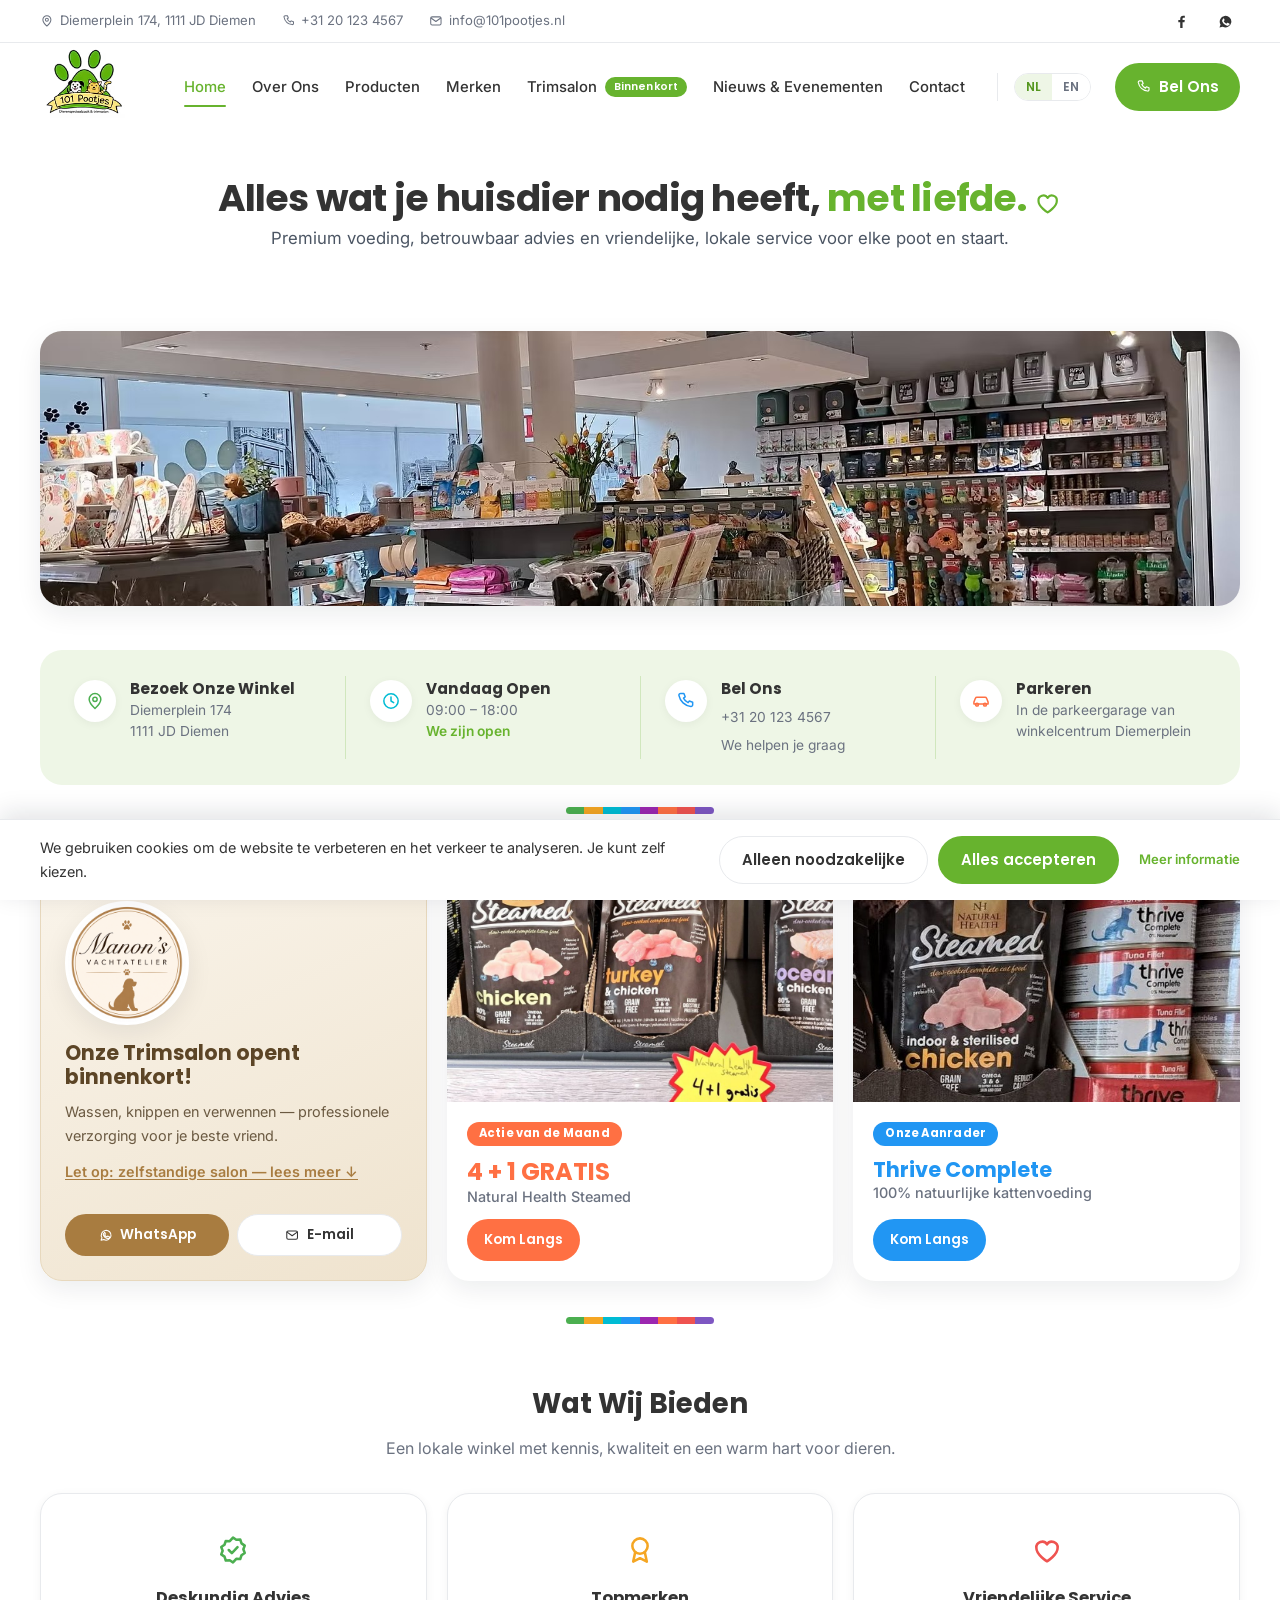
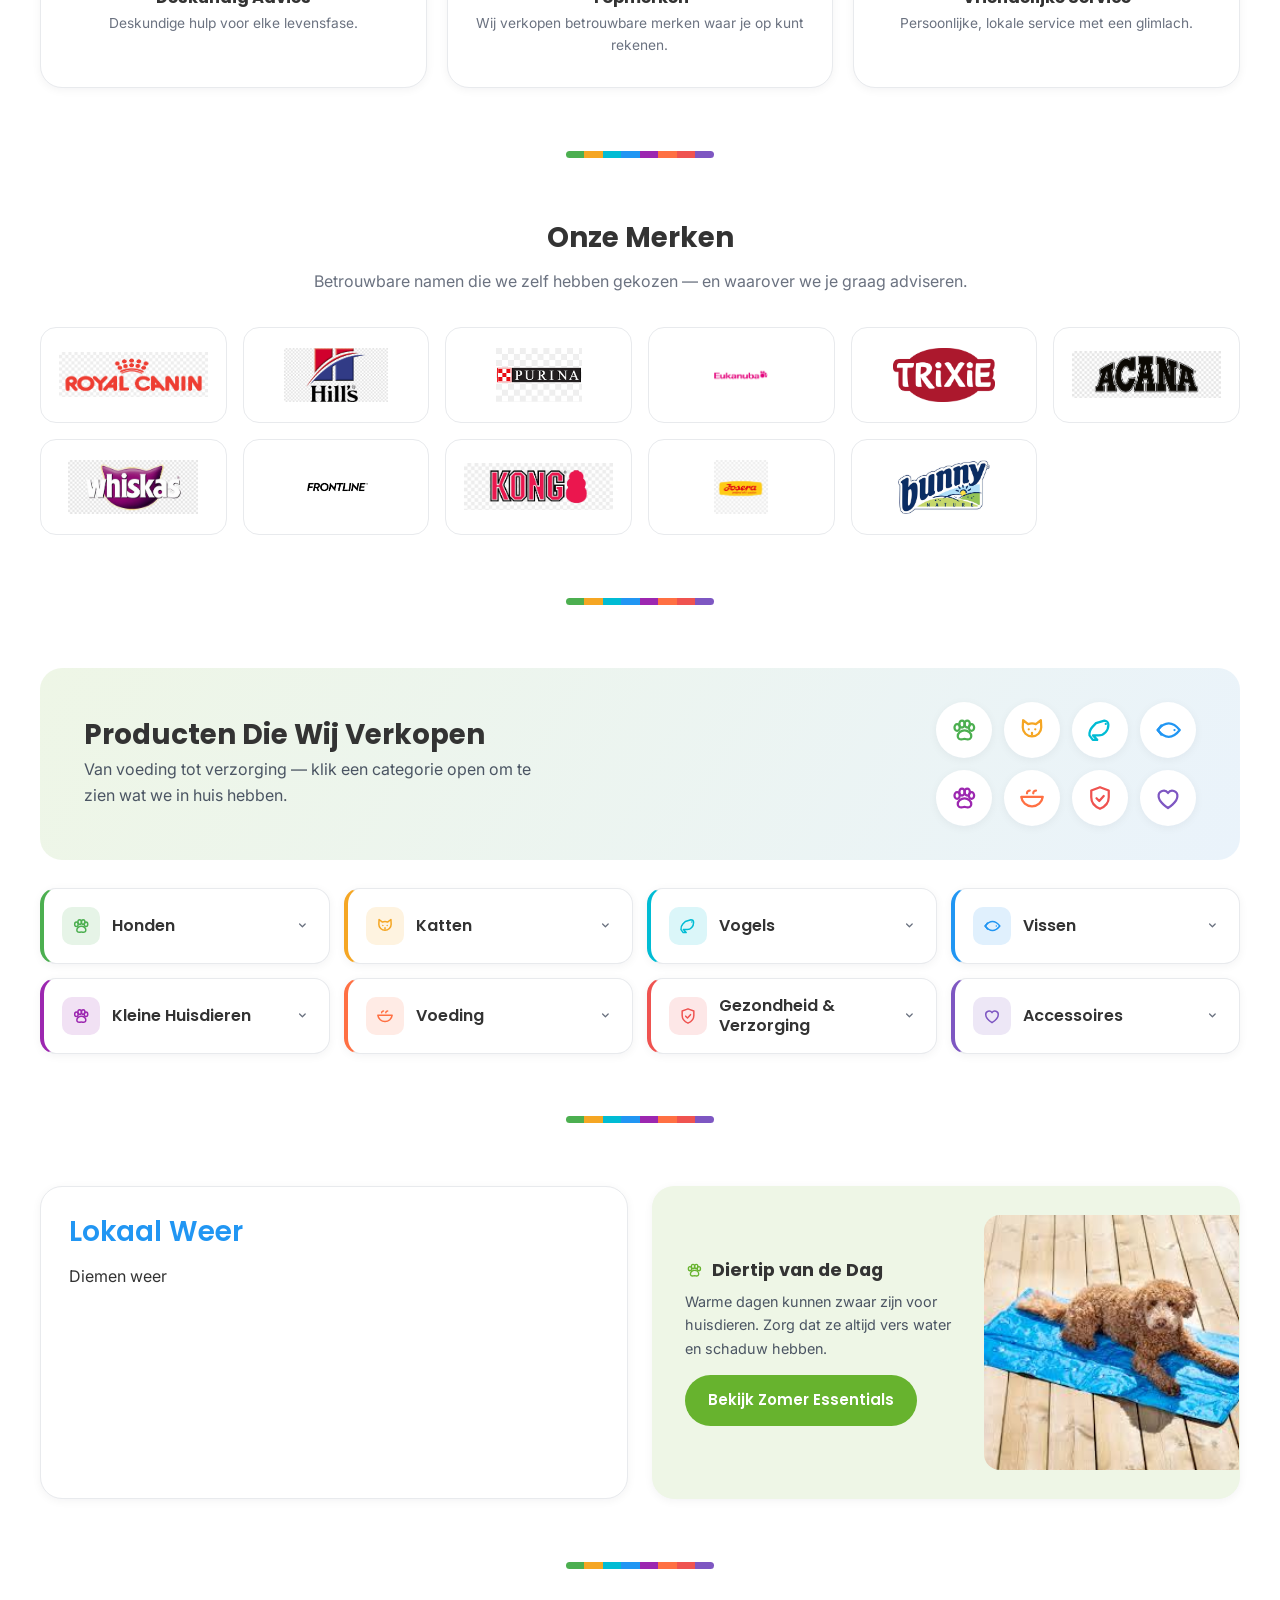
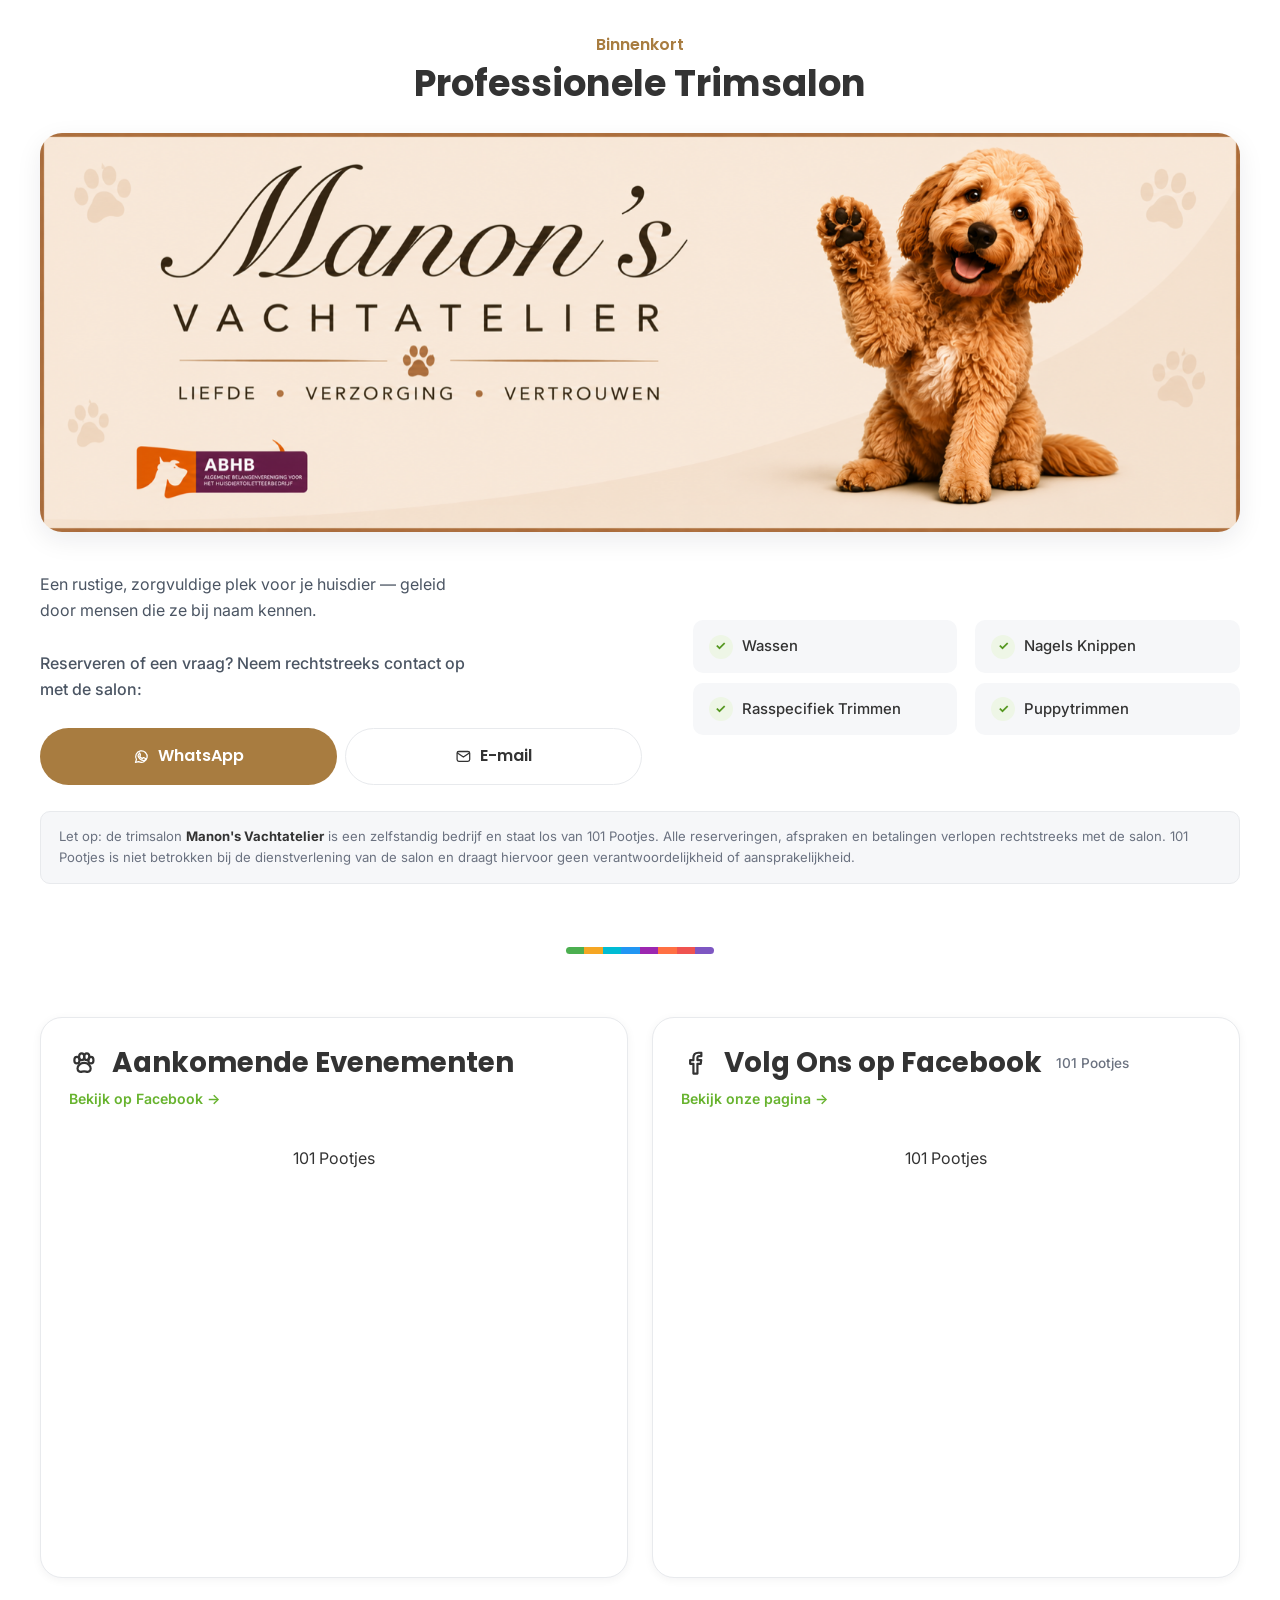
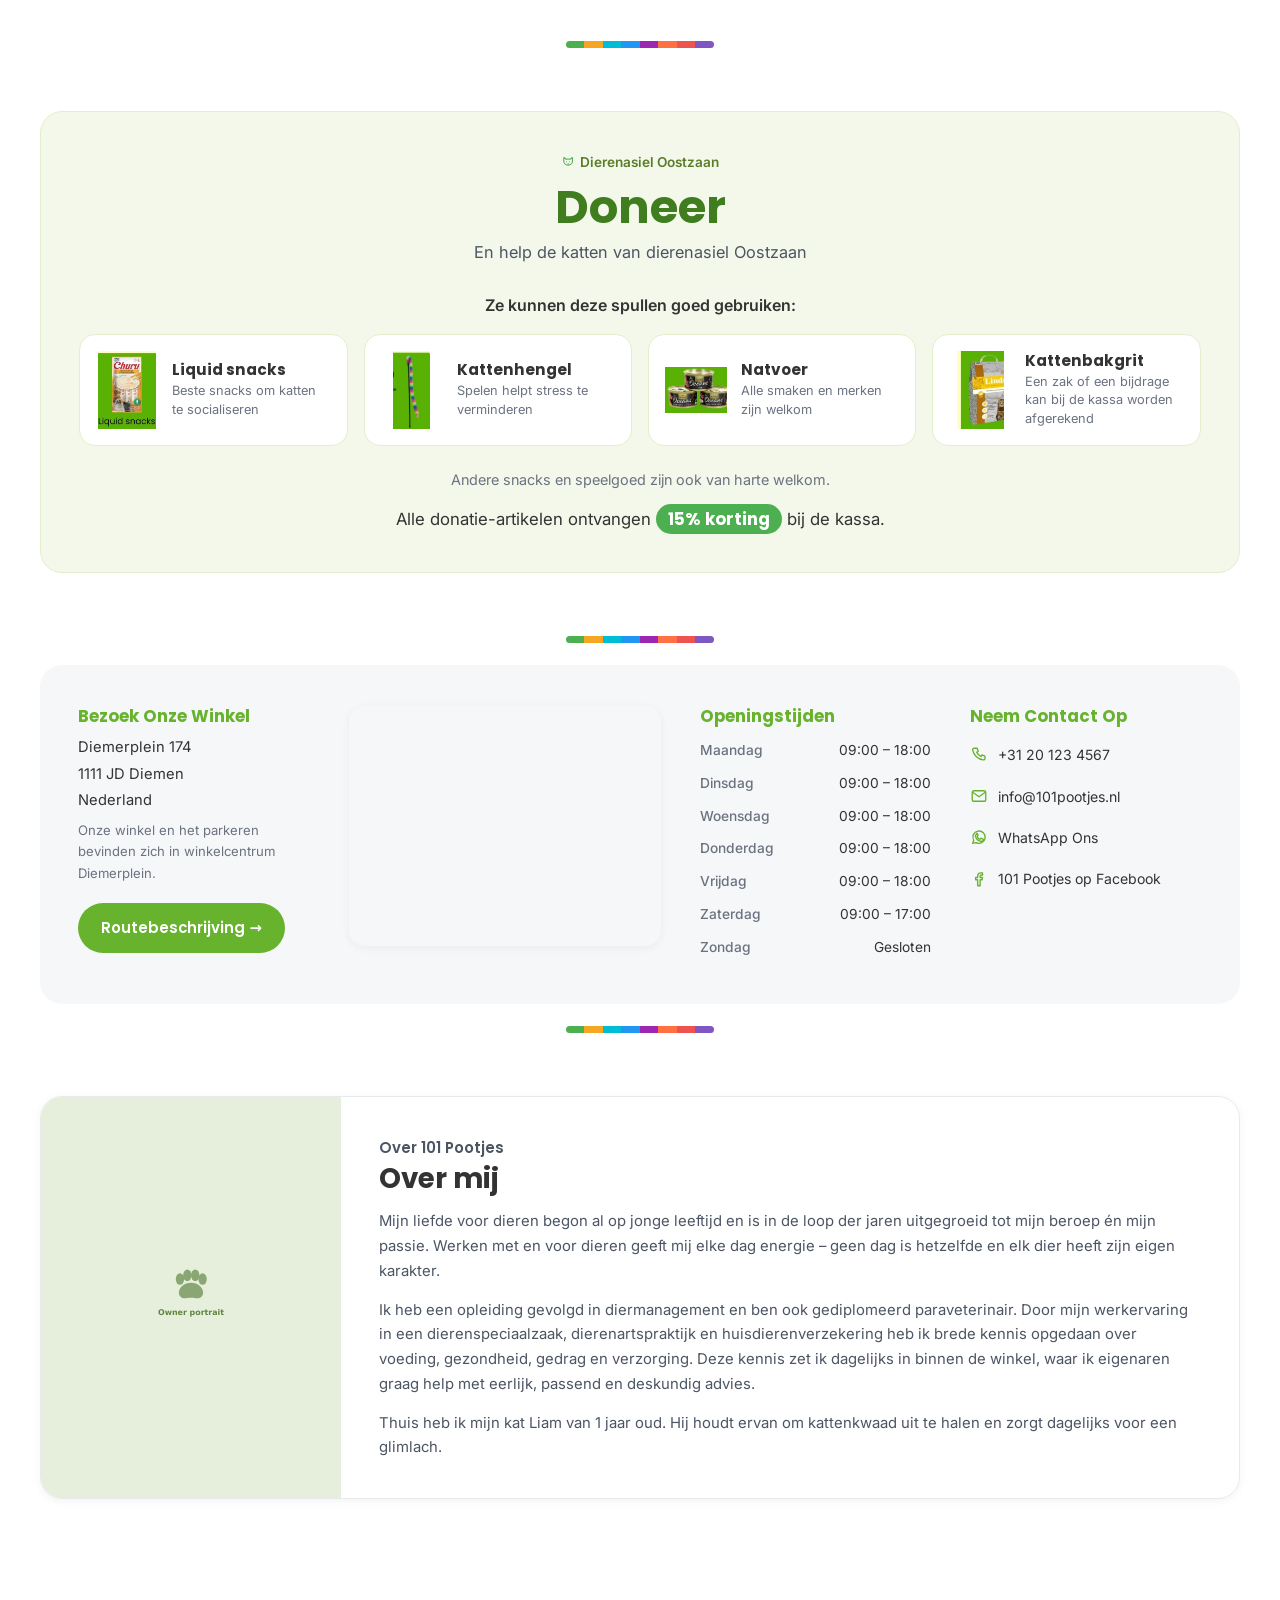
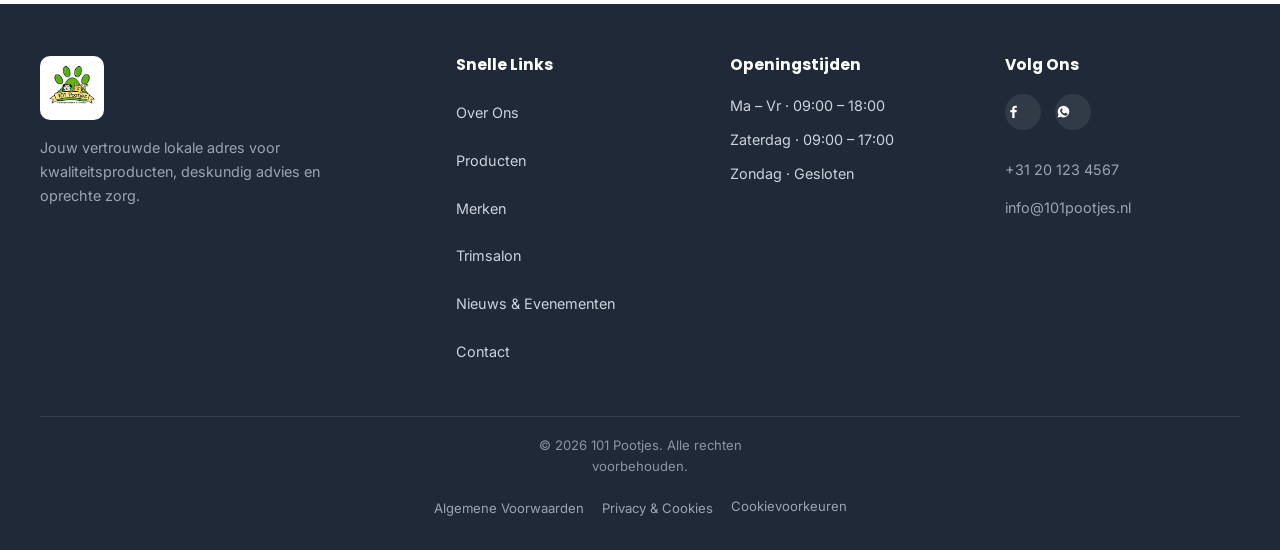
==== commit 6e9a969c: "Add Facebook Page plugin: events feed as calendar + timeline feed - Events card now shows the Facebo" ====
--- a/index.html
+++ b/index.html
@@ -80,6 +80,7 @@
 <script async src="https://www.googletagmanager.com/gtag/js?id=G-XXXXXXXXXX"></script>
 </head>
 <body>
+<div id="fb-root"></div>
 
 <svg class="spritesheet" xmlns="http://www.w3.org/2000/svg" aria-hidden="true" focusable="false">
 <defs>
@@ -379,30 +380,19 @@
 
 <div class="coldiv" aria-hidden="true"><span class="colourbar"></span></div>
 
-<!-- ═══ SECTION 9 · Events + Facebook ════════════════════════════════ -->
+<!-- ═══ SECTION 9 · Events (Facebook events) + Facebook feed ════════ -->
 <section class="wrap section duo" id="events">
   <article class="card">
     <header class="card__head">
       <h2><svg class="ico" aria-hidden="true"><use href="#i-paw"/></svg> <span data-t="events.h2">Aankomende Evenementen</span></h2>
-      <a href="#" data-t="events.viewall">Bekijk alle evenementen →</a>
+      <a href="https://www.facebook.com/profile.php?id=61587038973940" target="_blank" rel="noopener" data-t="events.viewall">Bekijk op Facebook →</a>
     </header>
-    <ul class="events">
-      <li>
-        <time datetime="2026-06-01"><span>JUN</span><b>01</b></time>
-        <div><h3 data-t="ev1.title">Puppy Speelochtend</h3><p class="meta" data-t="ev1.time">Zondag 1 juni • 10:00</p><p data-t="ev1.text">Een gezellige ochtend voor pups en hun baasjes.</p></div>
-        <img src="assets/img/event-1.jpg" alt="Puppytraining" width="200" height="200" loading="lazy">
-      </li>
-      <li>
-        <time datetime="2026-06-15"><span>JUN</span><b>15</b></time>
-        <div><h3 data-t="ev2.title">Gratis Nagelknipdag</h3><p class="meta" data-t="ev2.time">Zondag 15 juni • 10:00</p><p data-t="ev2.text">Gratis nagels knippen voor honden. Geen afspraak nodig.</p></div>
-        <img src="assets/img/event-2.jpg" alt="Nagels knippen" width="200" height="200" loading="lazy">
-      </li>
-      <li>
-        <time datetime="2026-06-28"><span>JUN</span><b>28</b></time>
-        <div><h3 data-t="ev3.title">Workshop Eerste Hulp bij Honden</h3><p class="meta" data-t="ev3.time">Zaterdag 28 juni • 11:00</p><p data-t="ev3.text">Leer essentiële eerste hulp voor je hond.</p></div>
-        <img src="assets/img/event-3.jpg" alt="Eerste hulp bij honden" width="200" height="200" loading="lazy">
-      </li>
-    </ul>
+    <!-- Facebook Page plugin — Events tab drives the calendar -->
+    <div class="fbfeed">
+      <div class="fb-page" data-href="https://www.facebook.com/profile.php?id=61587038973940" data-tabs="events" data-width="500" data-height="640" data-small-header="true" data-adapt-container-width="true" data-hide-cover="false" data-show-facepile="false">
+        <blockquote cite="https://www.facebook.com/profile.php?id=61587038973940" class="fb-xfbml-parse-ignore"><a href="https://www.facebook.com/profile.php?id=61587038973940">101 Pootjes</a></blockquote>
+      </div>
+    </div>
   </article>
 
   <article class="card">
@@ -410,13 +400,12 @@
       <h2><svg class="ico" aria-hidden="true"><use href="#i-fb"/></svg> <span data-t="fb.h2">Volg Ons op Facebook</span> <small>101 Pootjes</small></h2>
       <a href="https://www.facebook.com/profile.php?id=61587038973940" target="_blank" rel="noopener" data-t="fb.viewall">Bekijk onze pagina →</a>
     </header>
-    <ul class="insta">
-      <li><a href="https://www.facebook.com/profile.php?id=61587038973940" target="_blank" rel="noopener"><img src="assets/img/insta-1.svg" alt="Facebook-bericht" width="400" height="400" loading="lazy"></a></li>
-      <li><a href="https://www.facebook.com/profile.php?id=61587038973940" target="_blank" rel="noopener"><img src="assets/img/insta-2.svg" alt="Facebook-bericht" width="400" height="400" loading="lazy"></a></li>
-      <li><a href="https://www.facebook.com/profile.php?id=61587038973940" target="_blank" rel="noopener"><img src="assets/img/insta-3.svg" alt="Facebook-bericht" width="400" height="400" loading="lazy"></a></li>
-      <li><a href="https://www.facebook.com/profile.php?id=61587038973940" target="_blank" rel="noopener"><img src="assets/img/insta-4.svg" alt="Facebook-bericht" width="400" height="400" loading="lazy"></a></li>
-      <li><a href="https://www.facebook.com/profile.php?id=61587038973940" target="_blank" rel="noopener"><img src="assets/img/insta-5.svg" alt="Facebook-bericht" width="400" height="400" loading="lazy"></a></li>
-    </ul>
+    <!-- Facebook Page plugin — Timeline feed -->
+    <div class="fbfeed">
+      <div class="fb-page" data-href="https://www.facebook.com/profile.php?id=61587038973940" data-tabs="timeline" data-width="500" data-height="640" data-small-header="true" data-adapt-container-width="true" data-hide-cover="false" data-show-facepile="true">
+        <blockquote cite="https://www.facebook.com/profile.php?id=61587038973940" class="fb-xfbml-parse-ignore"><a href="https://www.facebook.com/profile.php?id=61587038973940">101 Pootjes</a></blockquote>
+      </div>
+    </div>
   </article>
 </section>
 
@@ -574,5 +563,7 @@
 <script>
 !function(d,s,id){var js,fjs=d.getElementsByTagName(s)[0];if(!d.getElementById(id)){js=d.createElement(s);js.id=id;js.src='https://weatherwidget.io/js/widget.min.js';fjs.parentNode.insertBefore(js,fjs);}}(document,'script','weatherwidget-io-js');
 </script>
+<!-- Facebook SDK (Page plugin — events feed + timeline) -->
+<script async defer crossorigin="anonymous" src="https://connect.facebook.net/nl_NL/sdk.js#xfbml=1&version=v21.0"></script>
 </body>
 </html>
--- a/styles.css
+++ b/styles.css
@@ -691,3 +691,7 @@
 
 /* ── Live weather widget (weatherwidget.io) ──────────────────────── */
 .weather .weatherwidget-io { display: block; margin-top: 10px; min-height: 60px; }
+
+/* ── Facebook Page plugin (events + timeline feeds) ──────────────── */
+.fbfeed { display: flex; justify-content: center; min-height: 420px; }
+.fbfeed .fb-page, .fbfeed .fb-page > span, .fbfeed iframe { max-width: 100% !important; }
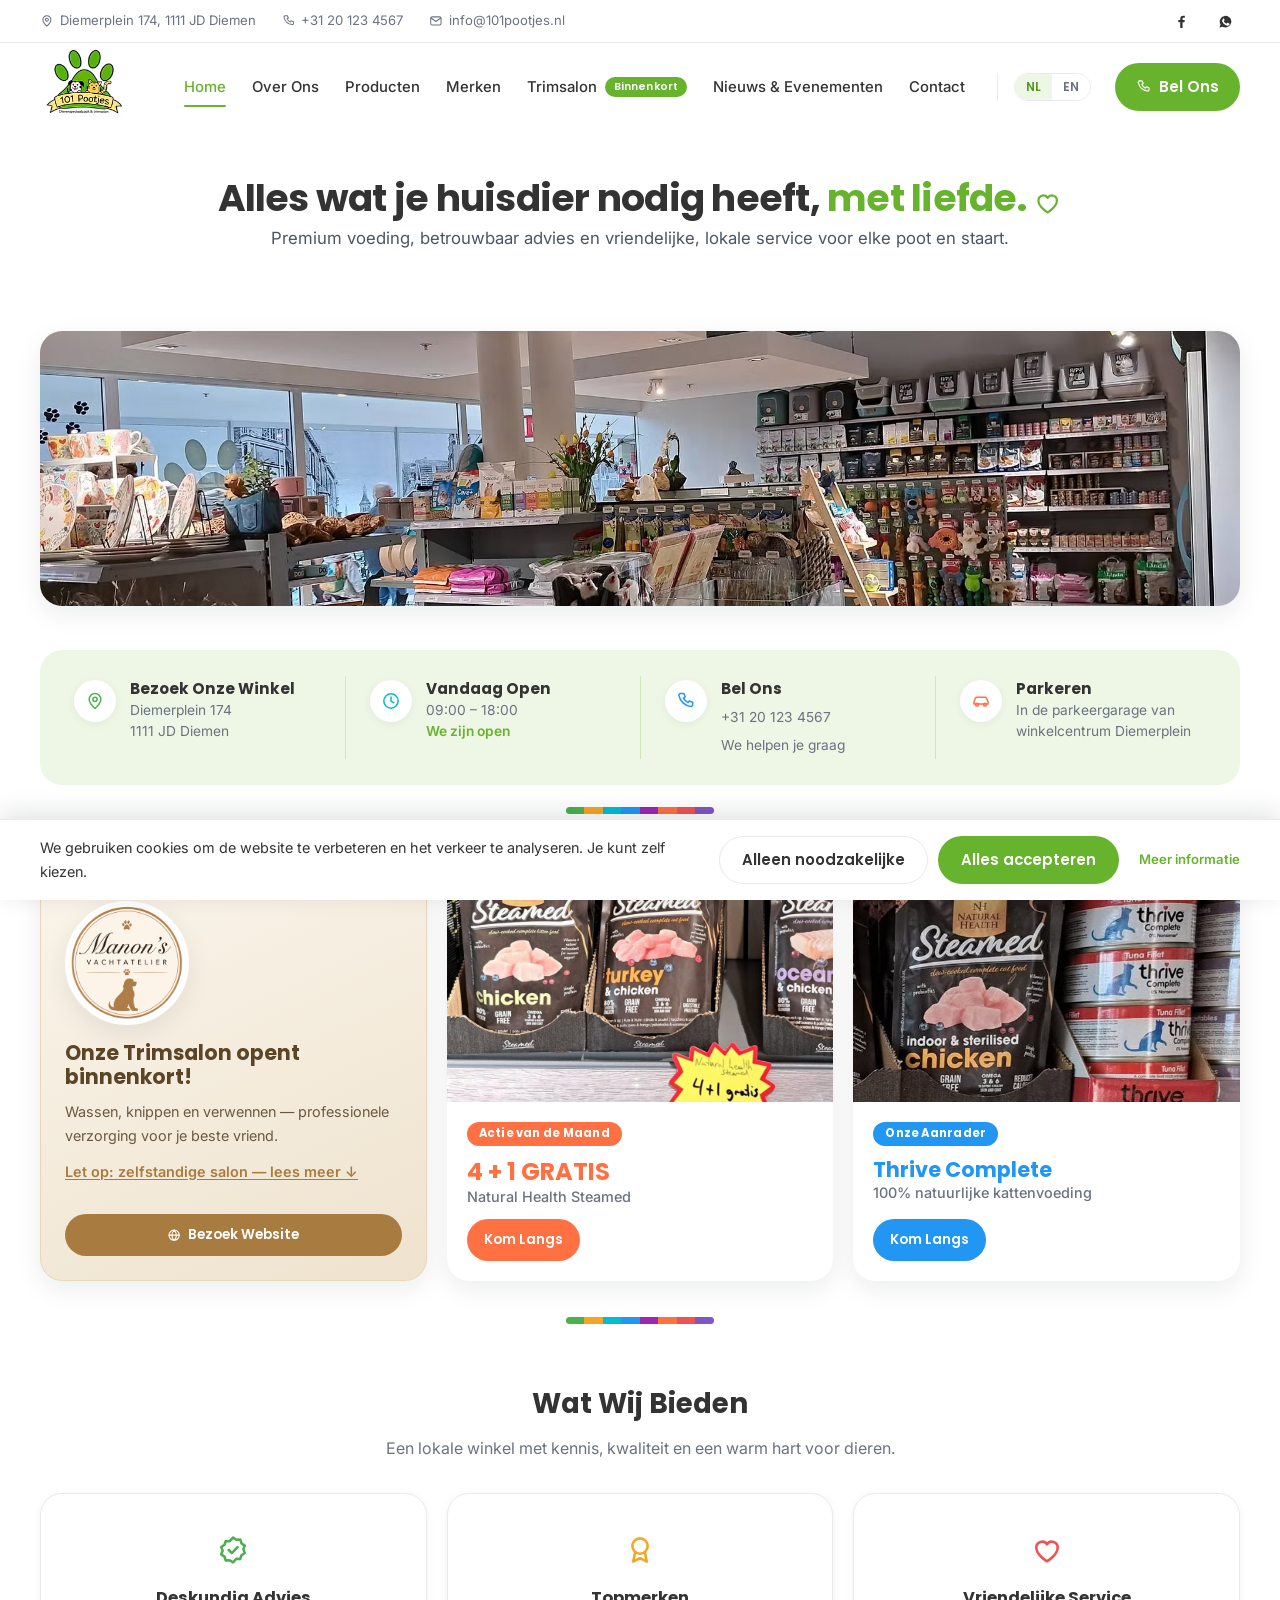
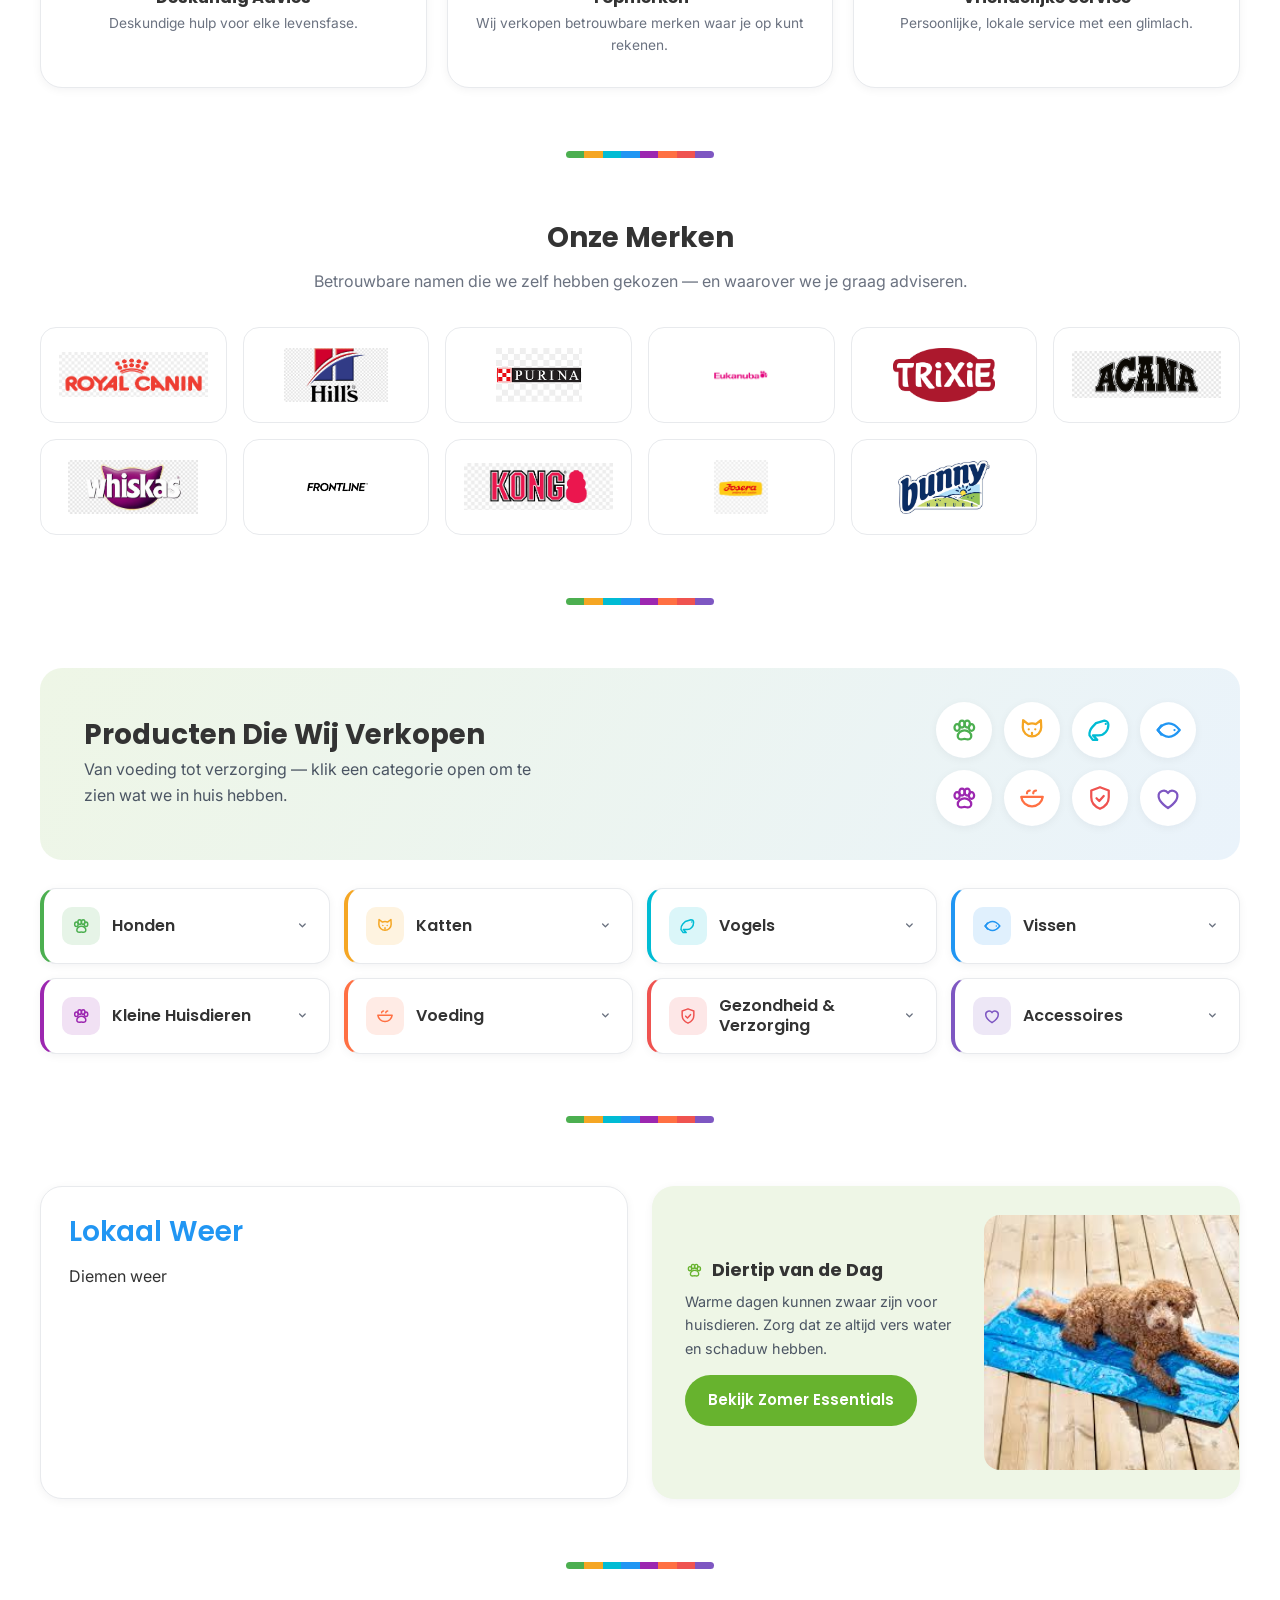
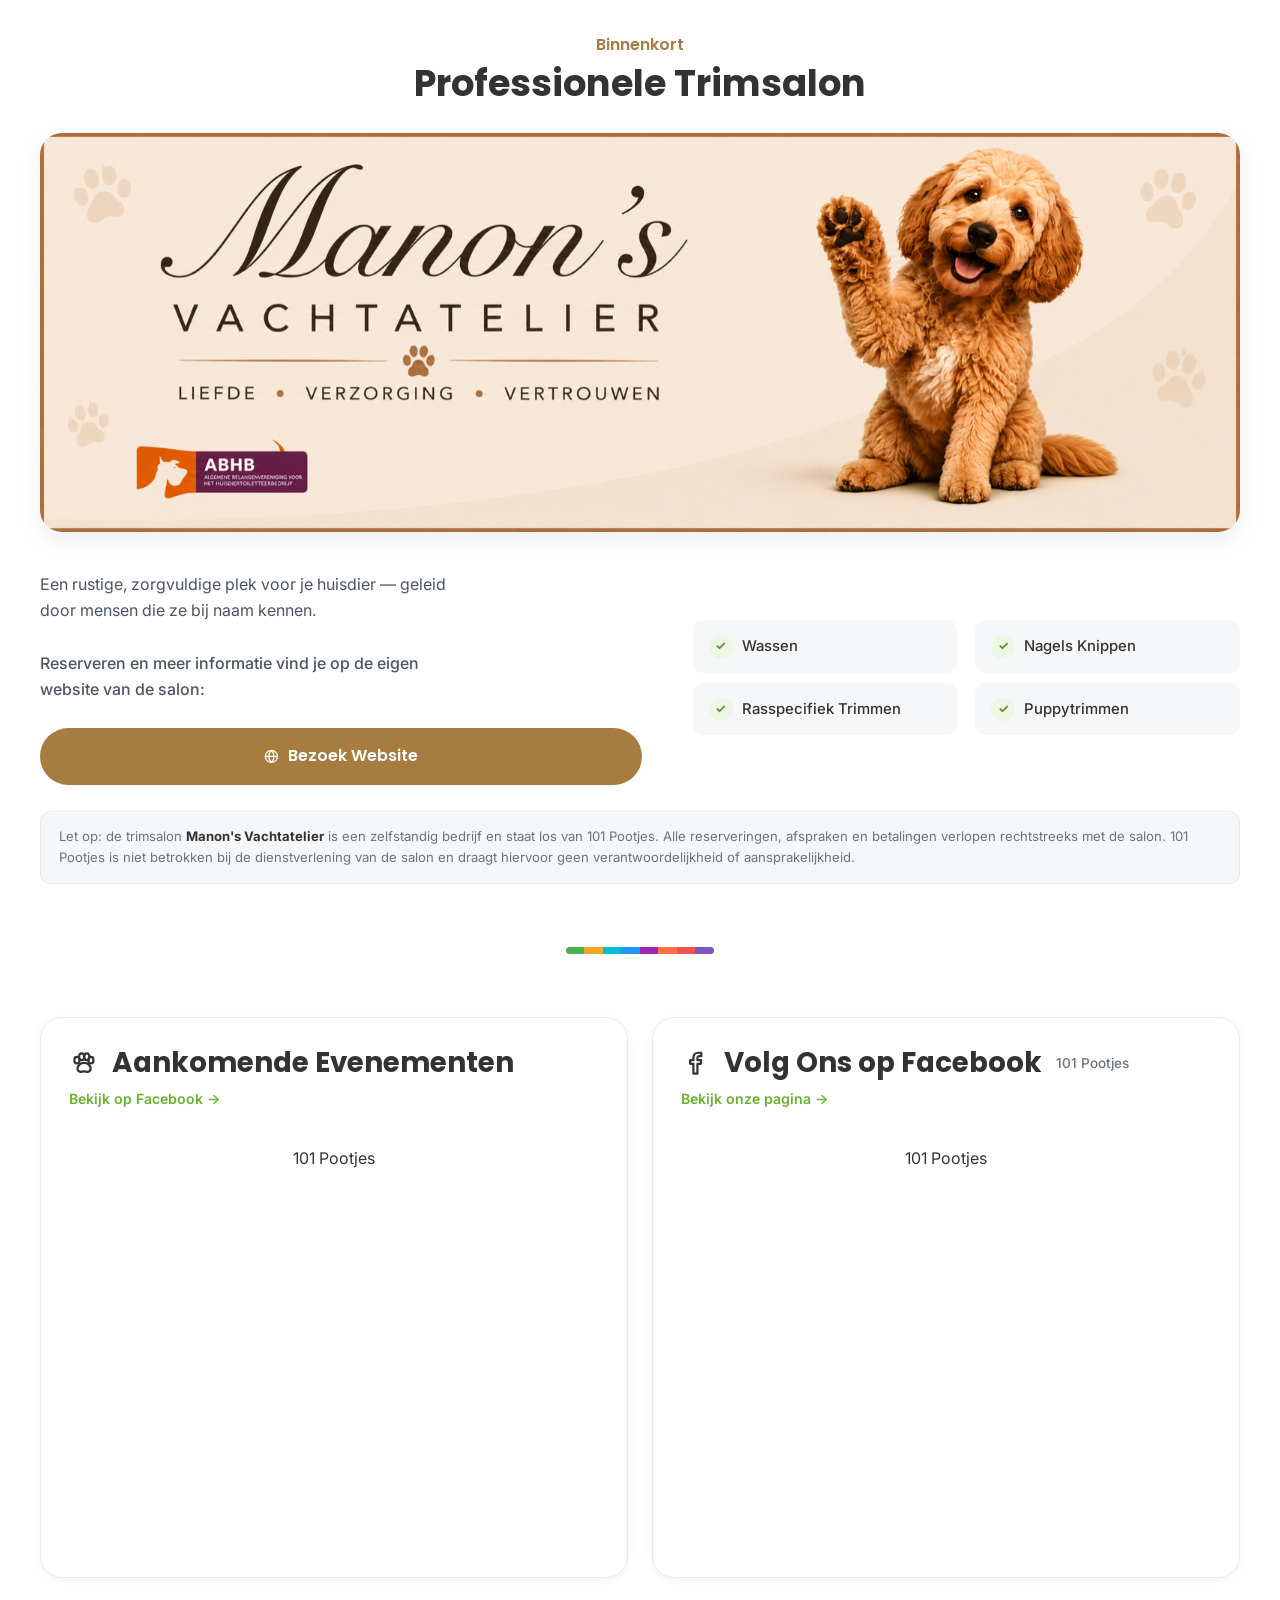
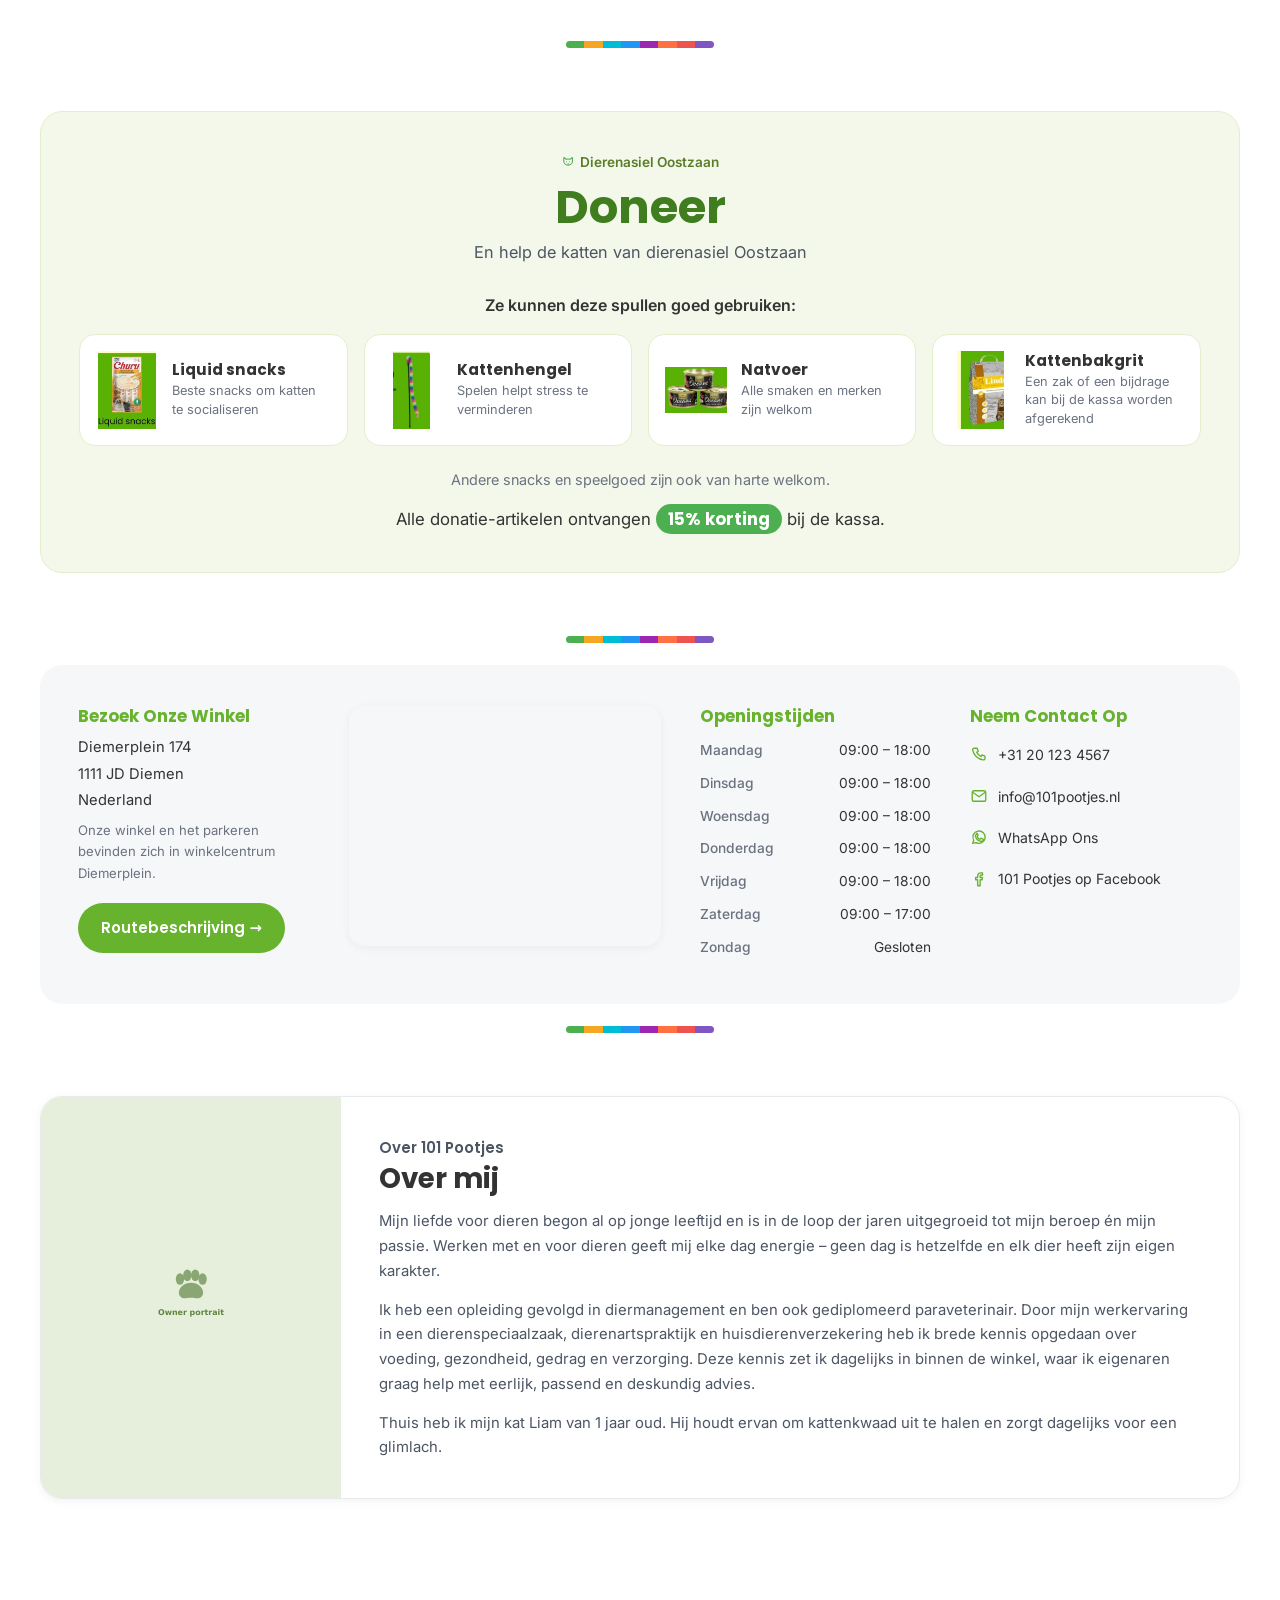
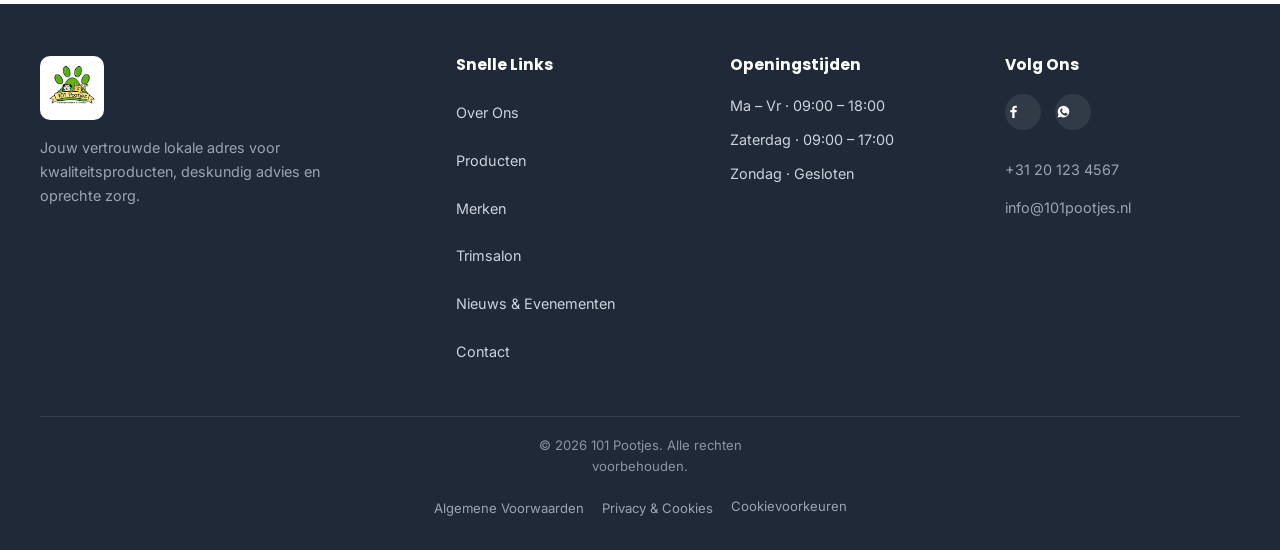
==== commit d8396d02: "Weather widget follows language toggle; salon links to website - Weather widget is now built by scri" ====
--- a/index.html
+++ b/index.html
@@ -105,6 +105,7 @@
 <symbol id="i-cloud" viewBox="0 0 24 24"><path d="M7 18.5a4 4 0 0 1-.3-8 5.6 5.6 0 0 1 10.7 1.3 3.4 3.4 0 0 1-.7 6.7z"/></symbol>
 <symbol id="i-suncloud" viewBox="0 0 24 24"><circle cx="8" cy="8" r="3"/><path d="M8 2.4v1.6M2.4 8H4M4.2 4.2l1.1 1.1M11.8 4.2l-1.1 1.1"/><path d="M10 19.6a3.6 3.6 0 0 1-.3-7.2 5 5 0 0 1 9.6 1.2 3 3 0 0 1-.6 6z"/></symbol>
 <symbol id="i-chev" viewBox="0 0 24 24"><path d="m8 10 4 4 4-4"/></symbol>
+<symbol id="i-globe" viewBox="0 0 24 24"><circle cx="12" cy="12" r="8.6"/><path d="M3.4 12h17.2M12 3.4c2.4 2.3 3.8 5.4 3.8 8.6s-1.4 6.3-3.8 8.6c-2.4-2.3-3.8-5.4-3.8-8.6s1.4-6.3 3.8-8.6z"/></symbol>
 </defs>
 </svg>
 
@@ -194,8 +195,7 @@
       <p data-t="salonbadge.text">Wassen, knippen en verwennen — professionele verzorging voor je beste vriend.</p>
       <p class="announce__disclaimer"><a href="#salon-disclaimer" data-t="salonbadge.disclaimer">Let op: zelfstandige salon — lees meer ↓</a></p>
       <div class="announce__contact">
-        <a class="btn btn--salon btn--sm" href="https://wa.me/31651755091" target="_blank" rel="noopener"><svg class="ico" aria-hidden="true"><use href="#i-wa"/></svg> <span data-t="contact.wa">WhatsApp</span></a>
-        <a class="btn btn--ghost btn--sm" href="mailto:manonsvachtatelier@icloud.com"><svg class="ico" aria-hidden="true"><use href="#i-mail"/></svg> <span data-t="contact.email">E-mail</span></a>
+        <a class="btn btn--salon btn--sm" href="https://manon.ukuva.com" target="_blank" rel="noopener"><svg class="ico" aria-hidden="true"><use href="#i-globe"/></svg> <span data-t="contact.website">Bezoek Website</span></a>
       </div>
     </aside>
 
@@ -327,16 +327,8 @@
 <section class="wrap section duo duo--eq" aria-label="Weer &amp; diertip">
   <article class="card weather">
     <h2 class="card__eyebrow card__eyebrow--fish" data-t="weather.h2">Lokaal Weer</h2>
-    <!-- Live weather — weatherwidget.io, styled to the site palette -->
-    <a class="weatherwidget-io" href="https://forecast7.com/nl/52d344d96/diemen/"
-       data-label_1="DIEMEN" data-label_2="WEER"
-       data-font="Inter" data-icons="Climacons Animated" data-mode="Forecast" data-days="4" data-lang="nl"
-       data-theme="pure" data-basecolor="#ffffff" data-accent="#67B32E"
-       data-textcolor="#333333" data-highcolor="#333333" data-lowcolor="#6b7280"
-       data-suncolor="#F5A623" data-mooncolor="#333333"
-       data-cloudcolor="#9aa8b6" data-cloudfill="#e8eaed"
-       data-raincolor="#2196F3" data-snowcolor="#dfeef7"
-       data-shadow="none">Diemen weer</a>
+    <!-- Live weather — weatherwidget.io, built by script.js so it follows the NL/EN toggle -->
+    <div class="weather__widget" id="weather-widget"></div>
   </article>
 
   <article class="card tip">
@@ -364,10 +356,9 @@
     <div class="salon__body">
       <div class="salon__copy">
         <p data-t="salon.text">Een rustige, zorgvuldige plek voor je huisdier — geleid door mensen die ze bij naam kennen.</p>
-        <p class="salon__contactlead" data-t="salon.contactlead">Reserveren of een vraag? Neem rechtstreeks contact op met de salon:</p>
+        <p class="salon__contactlead" data-t="salon.contactlead">Reserveren en meer informatie vind je op de eigen website van de salon:</p>
         <div class="announce__contact">
-          <a class="btn btn--salon btn--lg" href="https://wa.me/31651755091" target="_blank" rel="noopener"><svg class="ico" aria-hidden="true"><use href="#i-wa"/></svg> <span data-t="contact.wa">WhatsApp</span></a>
-          <a class="btn btn--ghost btn--lg" href="mailto:manonsvachtatelier@icloud.com"><svg class="ico" aria-hidden="true"><use href="#i-mail"/></svg> <span data-t="contact.email">E-mail</span></a>
+          <a class="btn btn--salon btn--lg" href="https://manon.ukuva.com" target="_blank" rel="noopener"><svg class="ico" aria-hidden="true"><use href="#i-globe"/></svg> <span data-t="contact.website">Bezoek Website</span></a>
         </div>
       </div>
       <ul class="ticks salon__ticks">
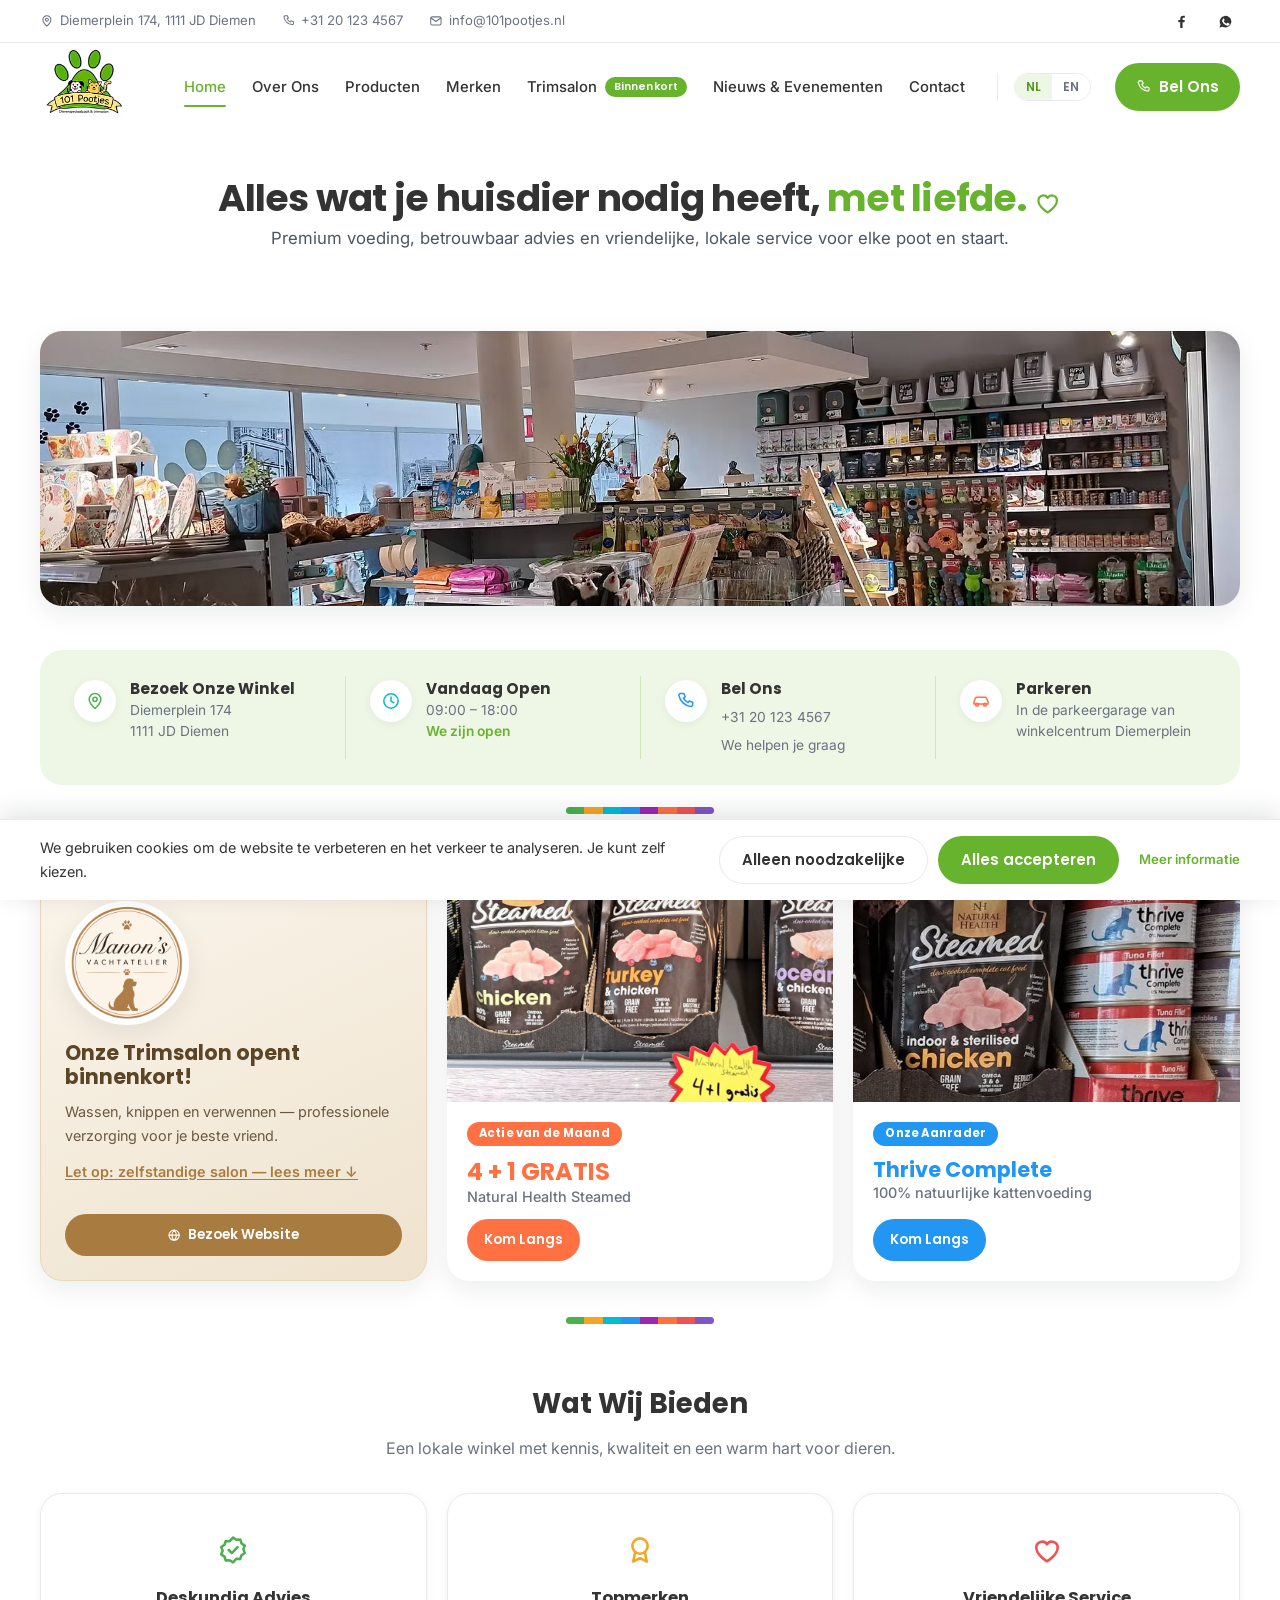
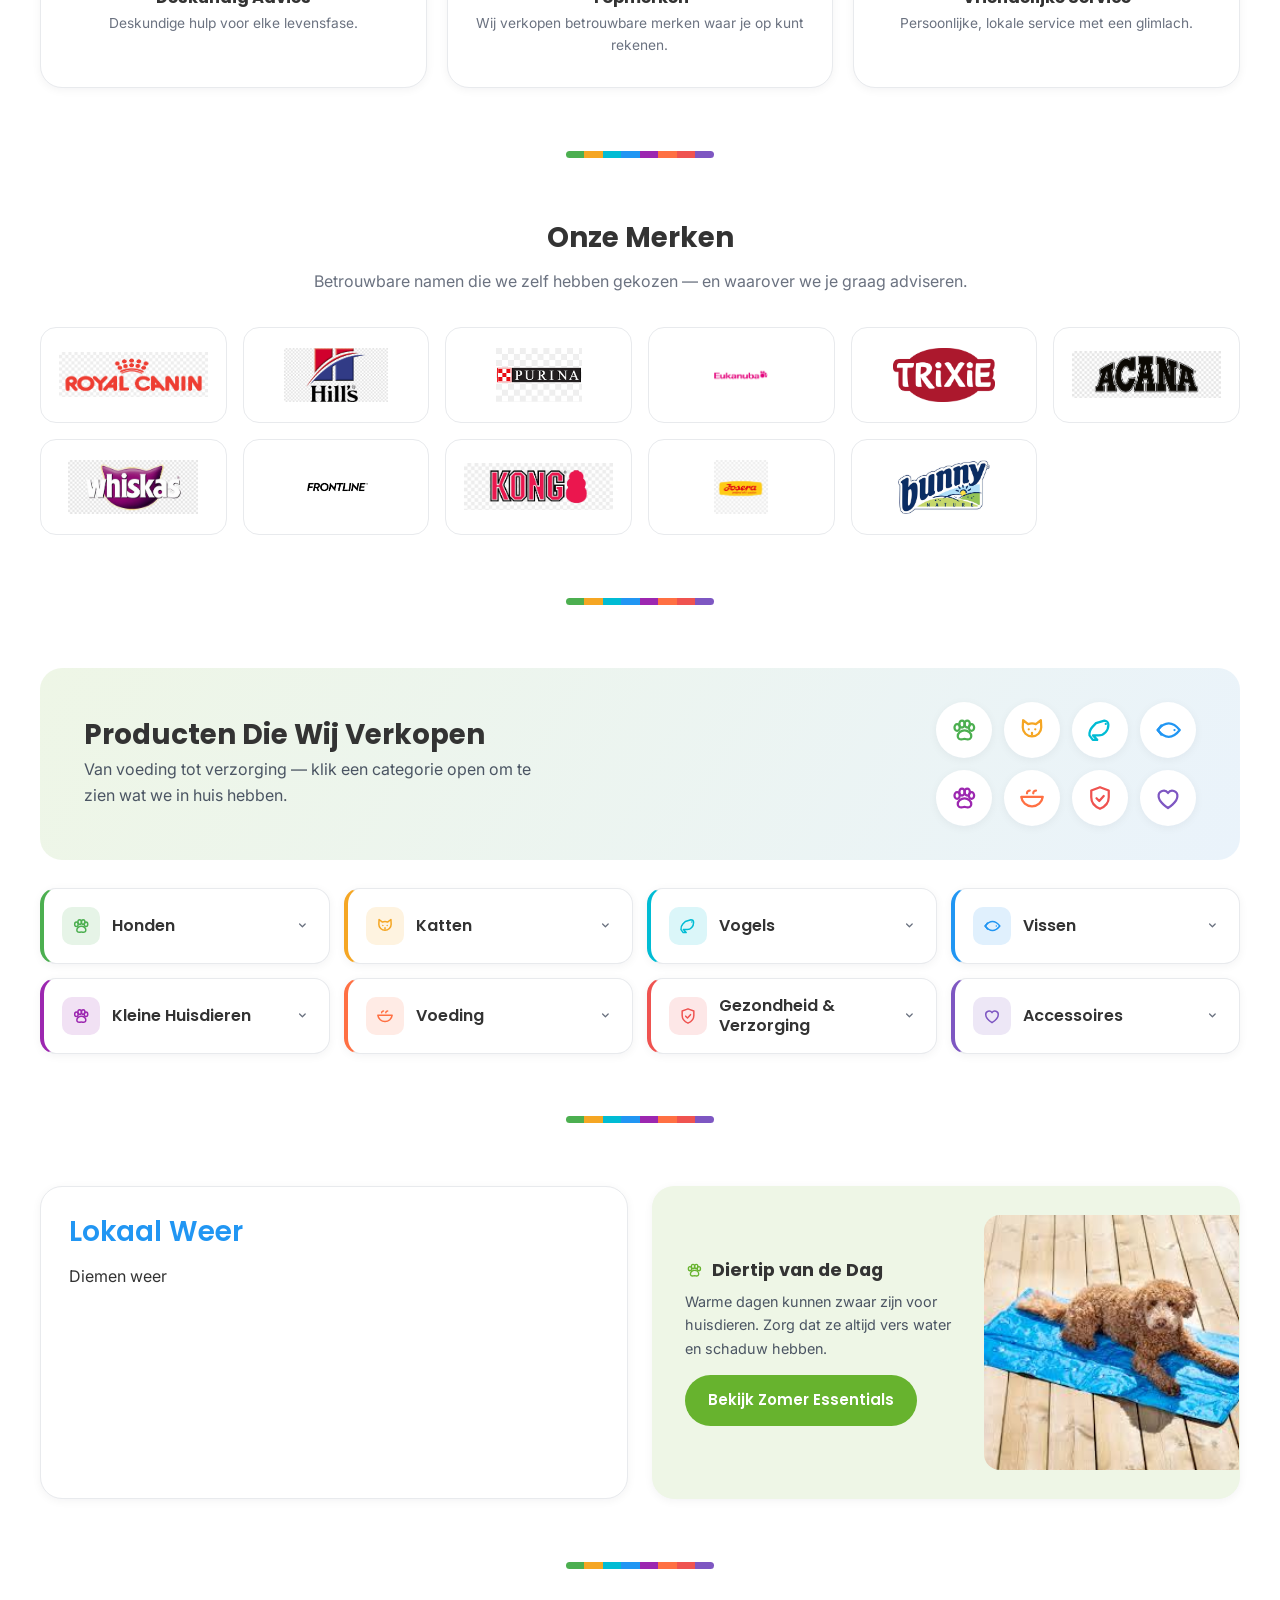
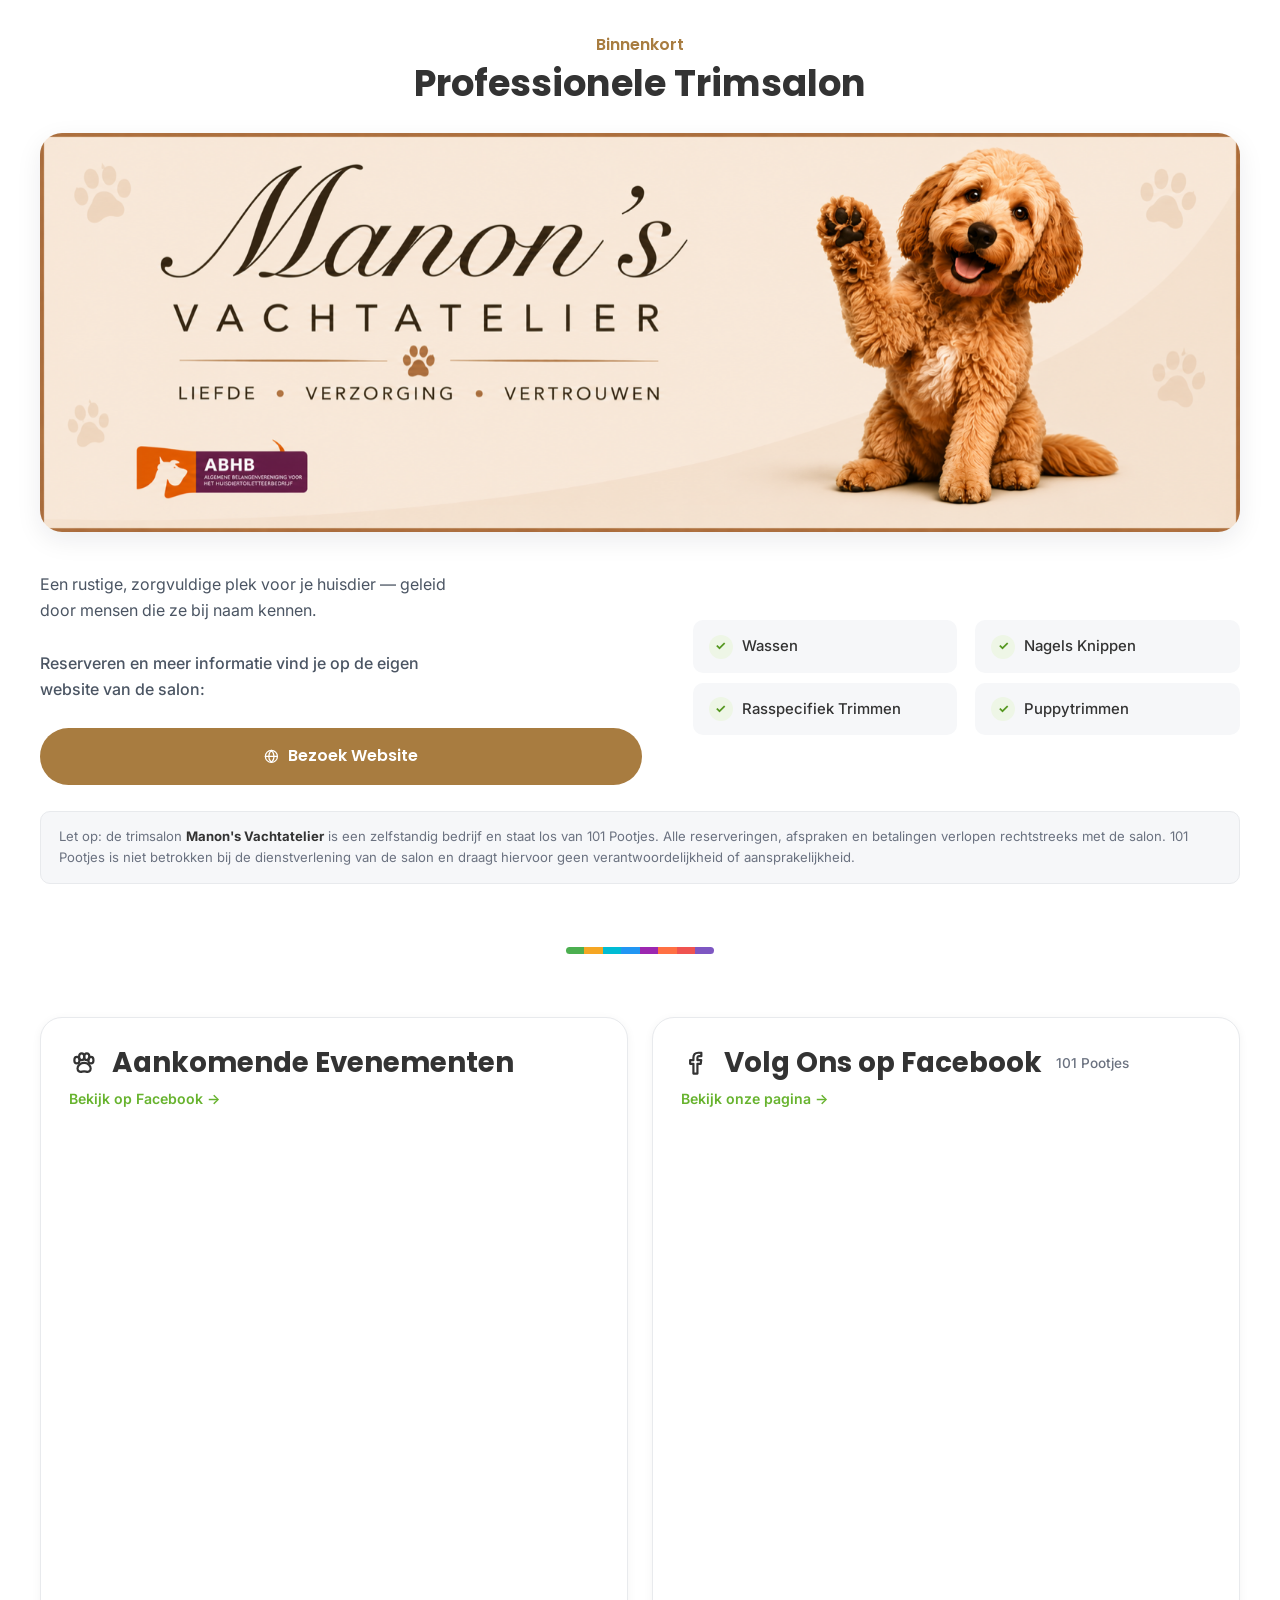
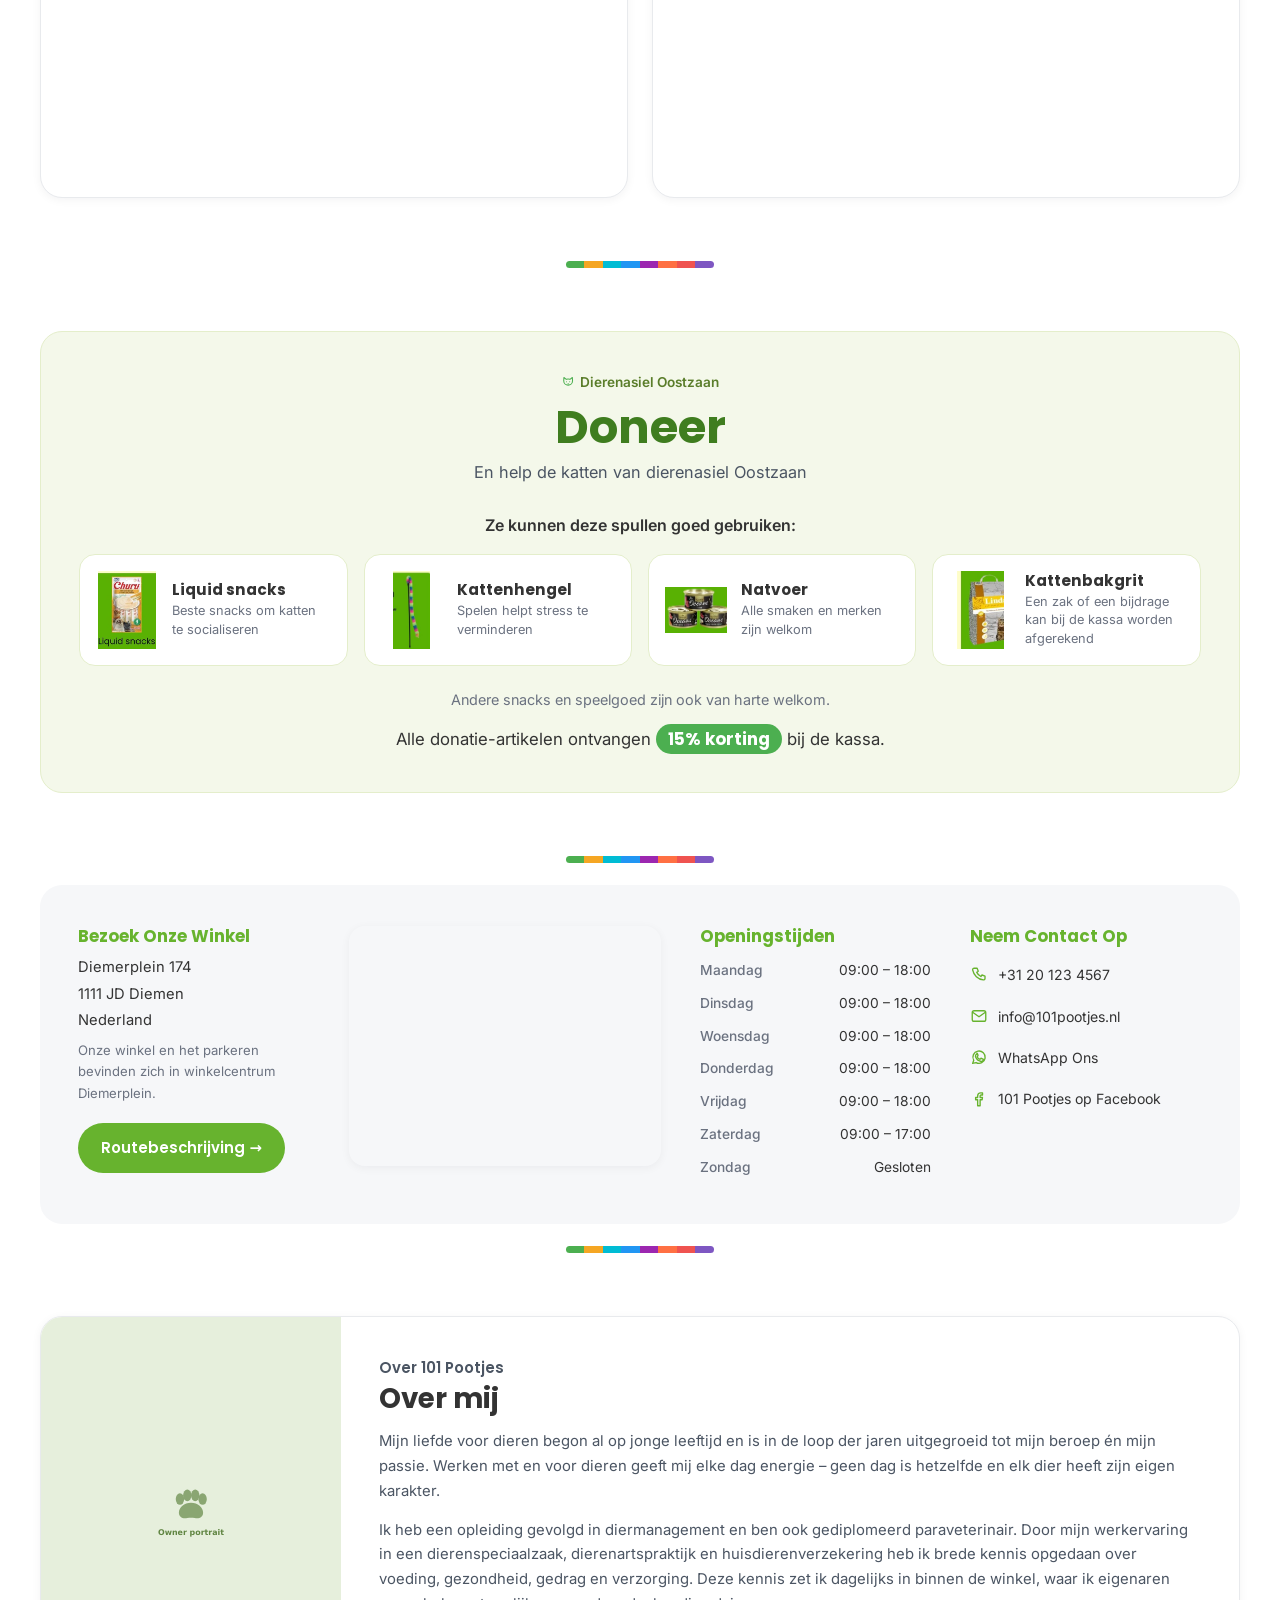
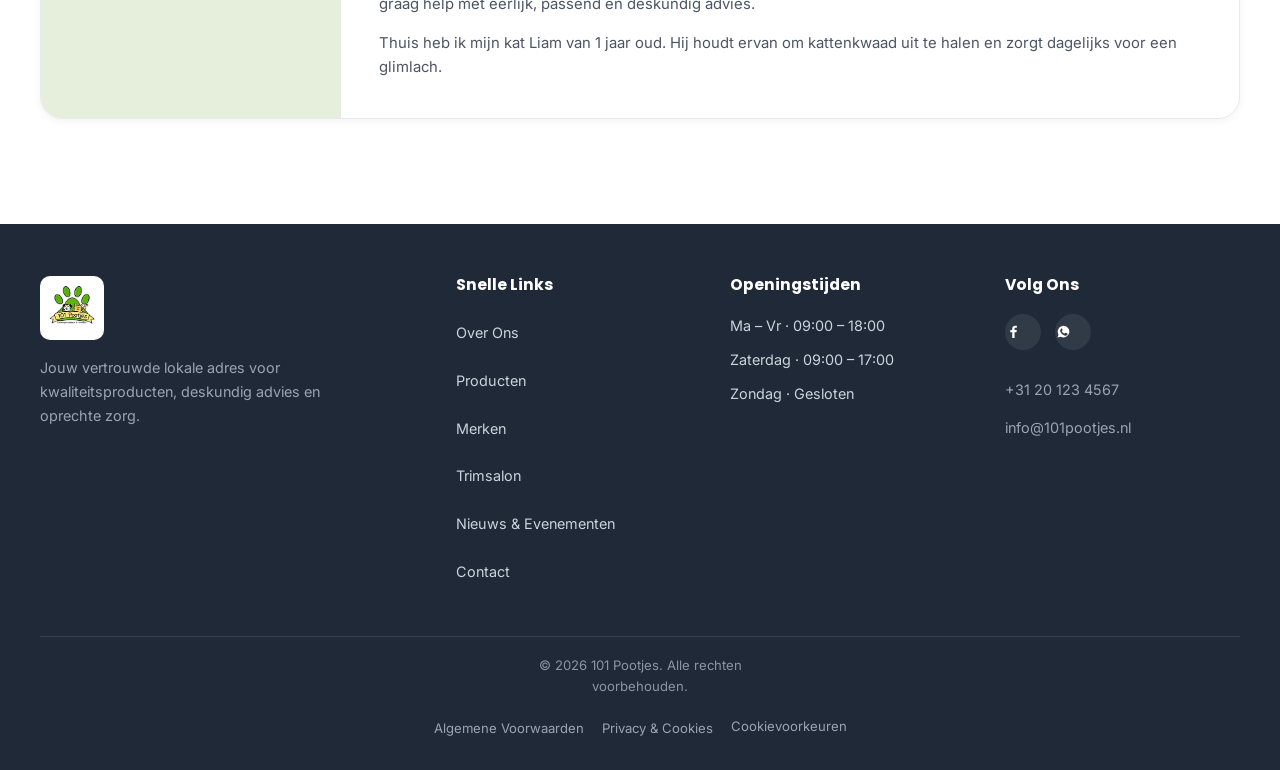
==== commit 440fd72e: "Fix Facebook feeds: reliable responsive iframe embeds The SDK/XFBML page plugin rendered ~180px wide" ====
--- a/index.html
+++ b/index.html
@@ -80,7 +80,6 @@
 <script async src="https://www.googletagmanager.com/gtag/js?id=G-XXXXXXXXXX"></script>
 </head>
 <body>
-<div id="fb-root"></div>
 
 <svg class="spritesheet" xmlns="http://www.w3.org/2000/svg" aria-hidden="true" focusable="false">
 <defs>
@@ -380,9 +379,7 @@
     </header>
     <!-- Facebook Page plugin — Events tab drives the calendar -->
     <div class="fbfeed">
-      <div class="fb-page" data-href="https://www.facebook.com/profile.php?id=61587038973940" data-tabs="events" data-width="500" data-height="640" data-small-header="true" data-adapt-container-width="true" data-hide-cover="false" data-show-facepile="false">
-        <blockquote cite="https://www.facebook.com/profile.php?id=61587038973940" class="fb-xfbml-parse-ignore"><a href="https://www.facebook.com/profile.php?id=61587038973940">101 Pootjes</a></blockquote>
-      </div>
+      <iframe class="fbframe" title="Facebook-evenementen van 101 Pootjes" data-tabs="events" data-facepile="false" scrolling="no" frameborder="0" allowfullscreen="true" allow="clipboard-write; encrypted-media; picture-in-picture; web-share" loading="lazy"></iframe>
     </div>
   </article>
 
@@ -393,9 +390,7 @@
     </header>
     <!-- Facebook Page plugin — Timeline feed -->
     <div class="fbfeed">
-      <div class="fb-page" data-href="https://www.facebook.com/profile.php?id=61587038973940" data-tabs="timeline" data-width="500" data-height="640" data-small-header="true" data-adapt-container-width="true" data-hide-cover="false" data-show-facepile="true">
-        <blockquote cite="https://www.facebook.com/profile.php?id=61587038973940" class="fb-xfbml-parse-ignore"><a href="https://www.facebook.com/profile.php?id=61587038973940">101 Pootjes</a></blockquote>
-      </div>
+      <iframe class="fbframe" title="Facebook-tijdlijn van 101 Pootjes" data-tabs="timeline" data-facepile="true" scrolling="no" frameborder="0" allowfullscreen="true" allow="clipboard-write; encrypted-media; picture-in-picture; web-share" loading="lazy"></iframe>
     </div>
   </article>
 </section>
@@ -554,7 +549,5 @@
 <script>
 !function(d,s,id){var js,fjs=d.getElementsByTagName(s)[0];if(!d.getElementById(id)){js=d.createElement(s);js.id=id;js.src='https://weatherwidget.io/js/widget.min.js';fjs.parentNode.insertBefore(js,fjs);}}(document,'script','weatherwidget-io-js');
 </script>
-<!-- Facebook SDK (Page plugin — events feed + timeline) -->
-<script async defer crossorigin="anonymous" src="https://connect.facebook.net/nl_NL/sdk.js#xfbml=1&version=v21.0"></script>
 </body>
 </html>
--- a/styles.css
+++ b/styles.css
@@ -692,6 +692,6 @@
 /* ── Live weather widget (weatherwidget.io) ──────────────────────── */
 .weather .weatherwidget-io { display: block; margin-top: 10px; min-height: 60px; }
 
-/* ── Facebook Page plugin (events + timeline feeds) ──────────────── */
-.fbfeed { display: flex; justify-content: center; min-height: 420px; }
-.fbfeed .fb-page, .fbfeed .fb-page > span, .fbfeed iframe { max-width: 100% !important; }
+/* ── Facebook Page feeds (responsive iframe embeds, sized by JS) ──── */
+.fbfeed { width: 100%; max-width: 500px; margin-inline: auto; min-height: 560px; }
+.fbframe { display: block; border: 0; height: 640px; max-width: 100%; overflow: hidden; background: #fff; }
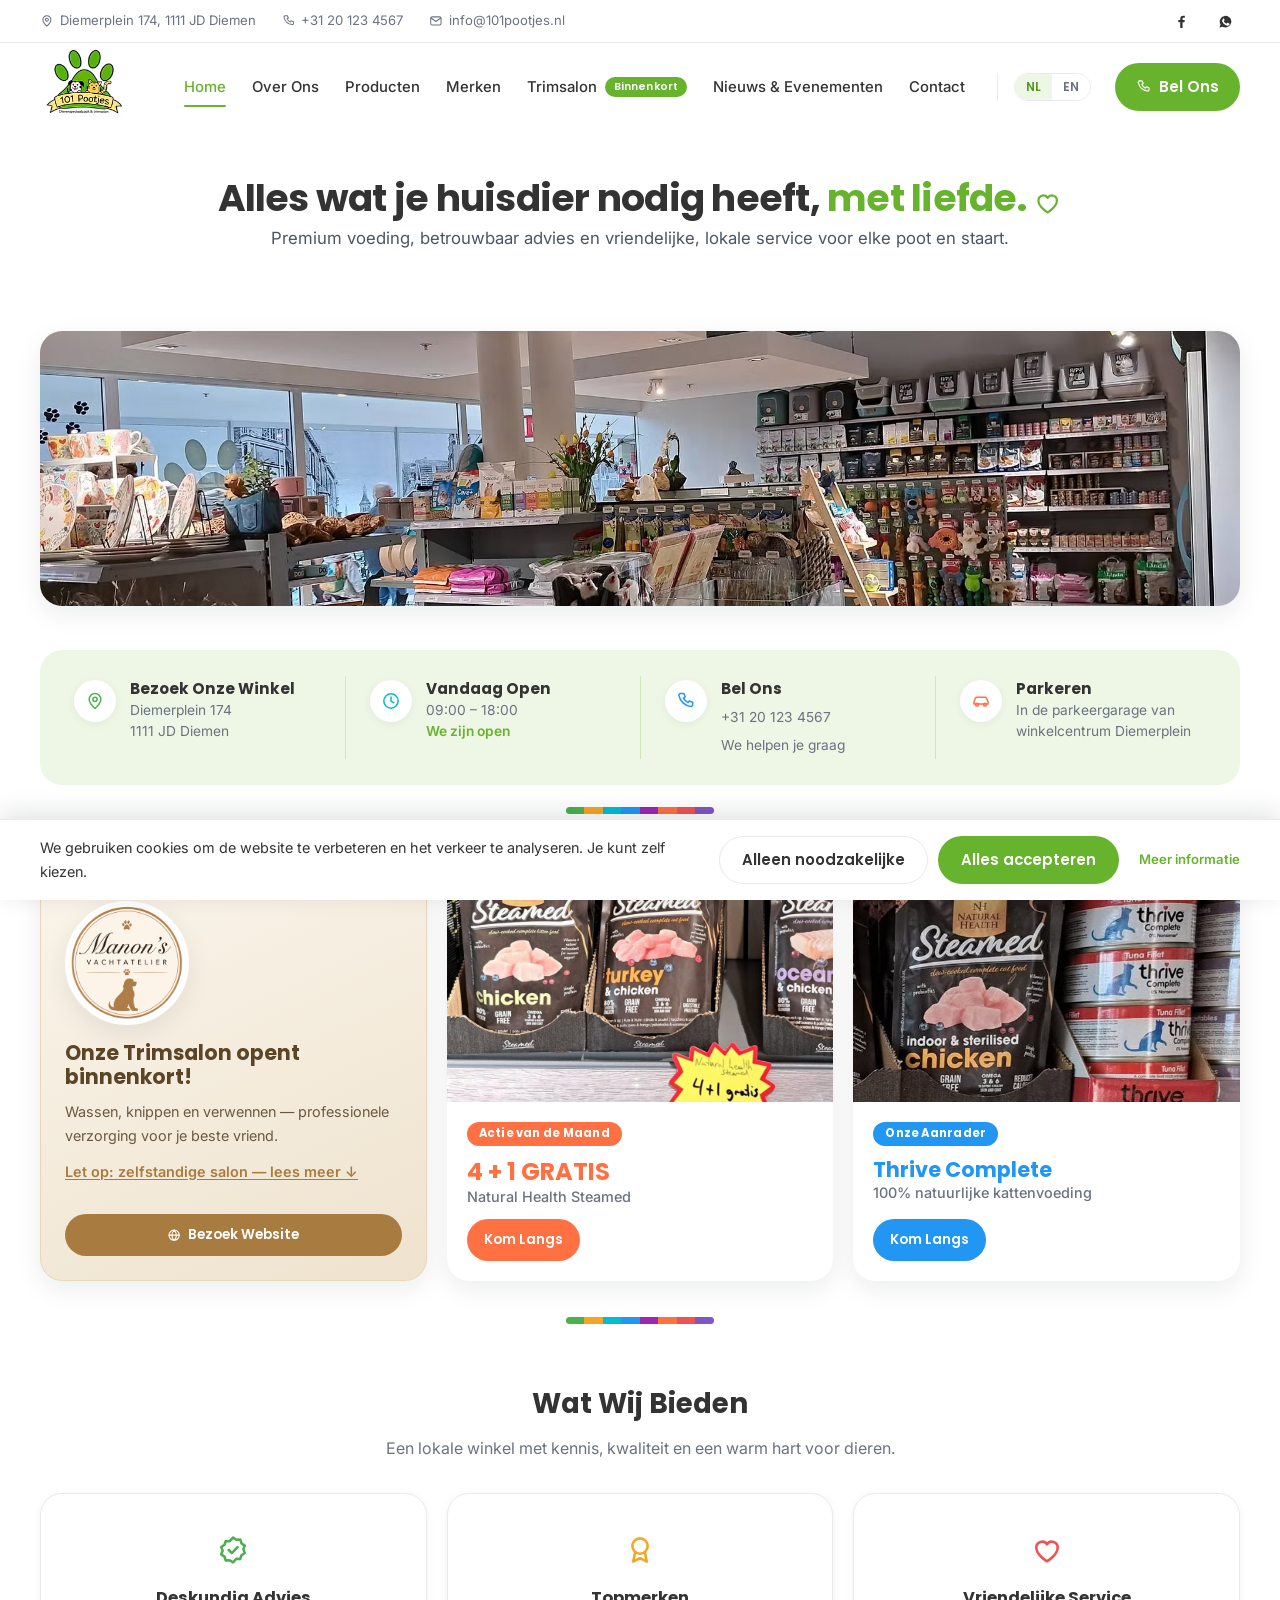
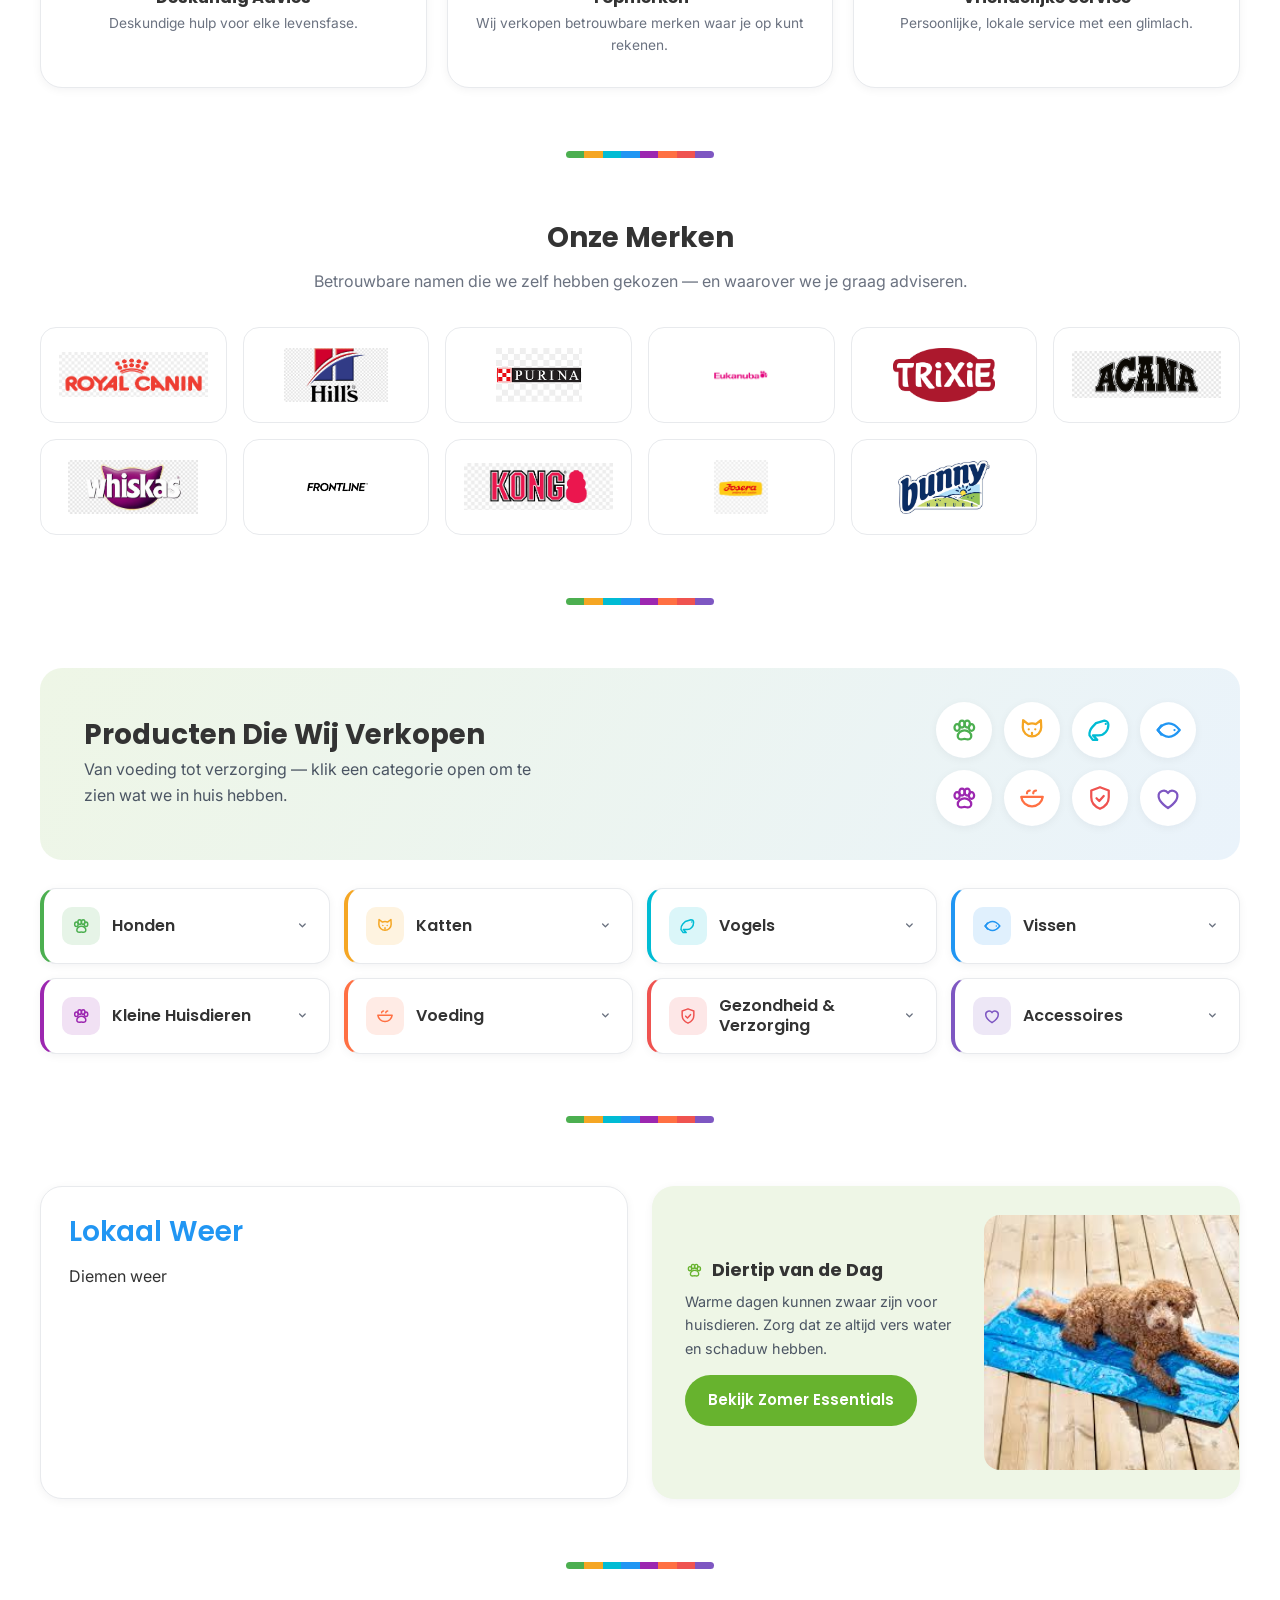
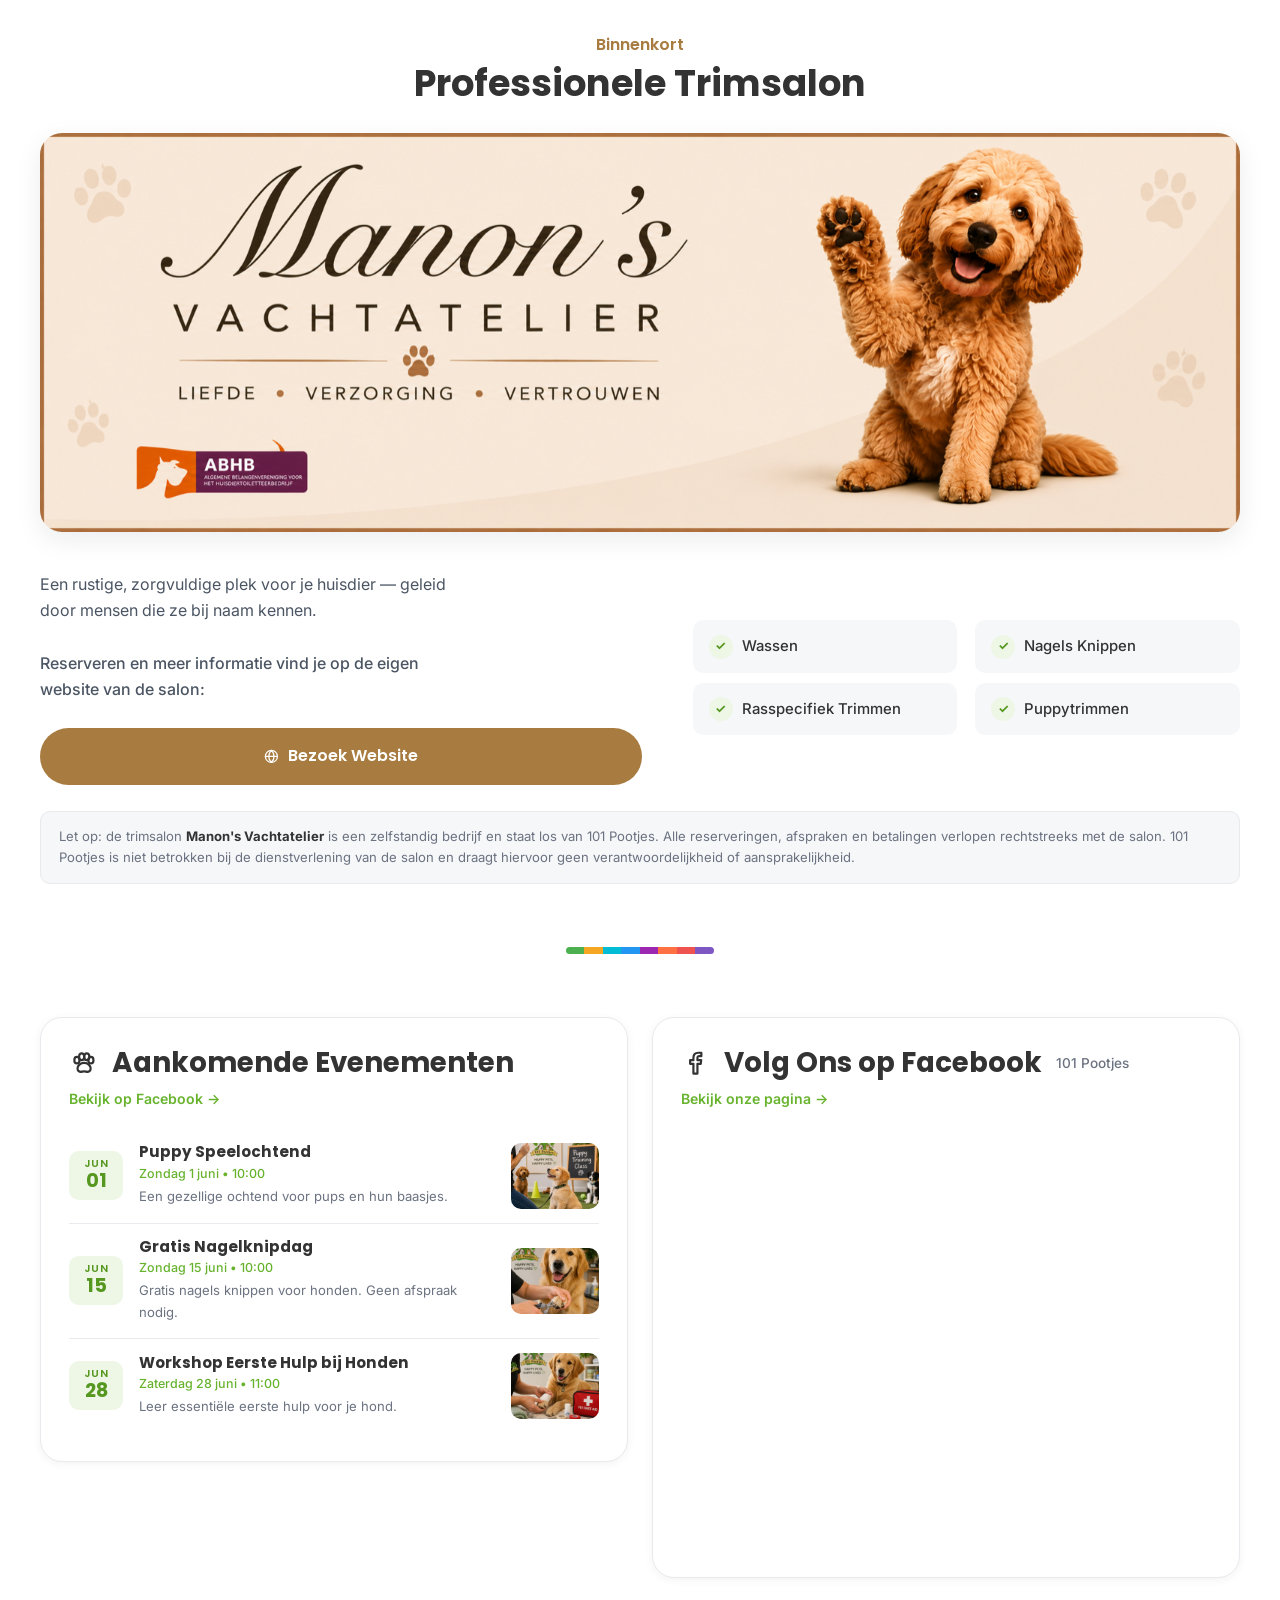
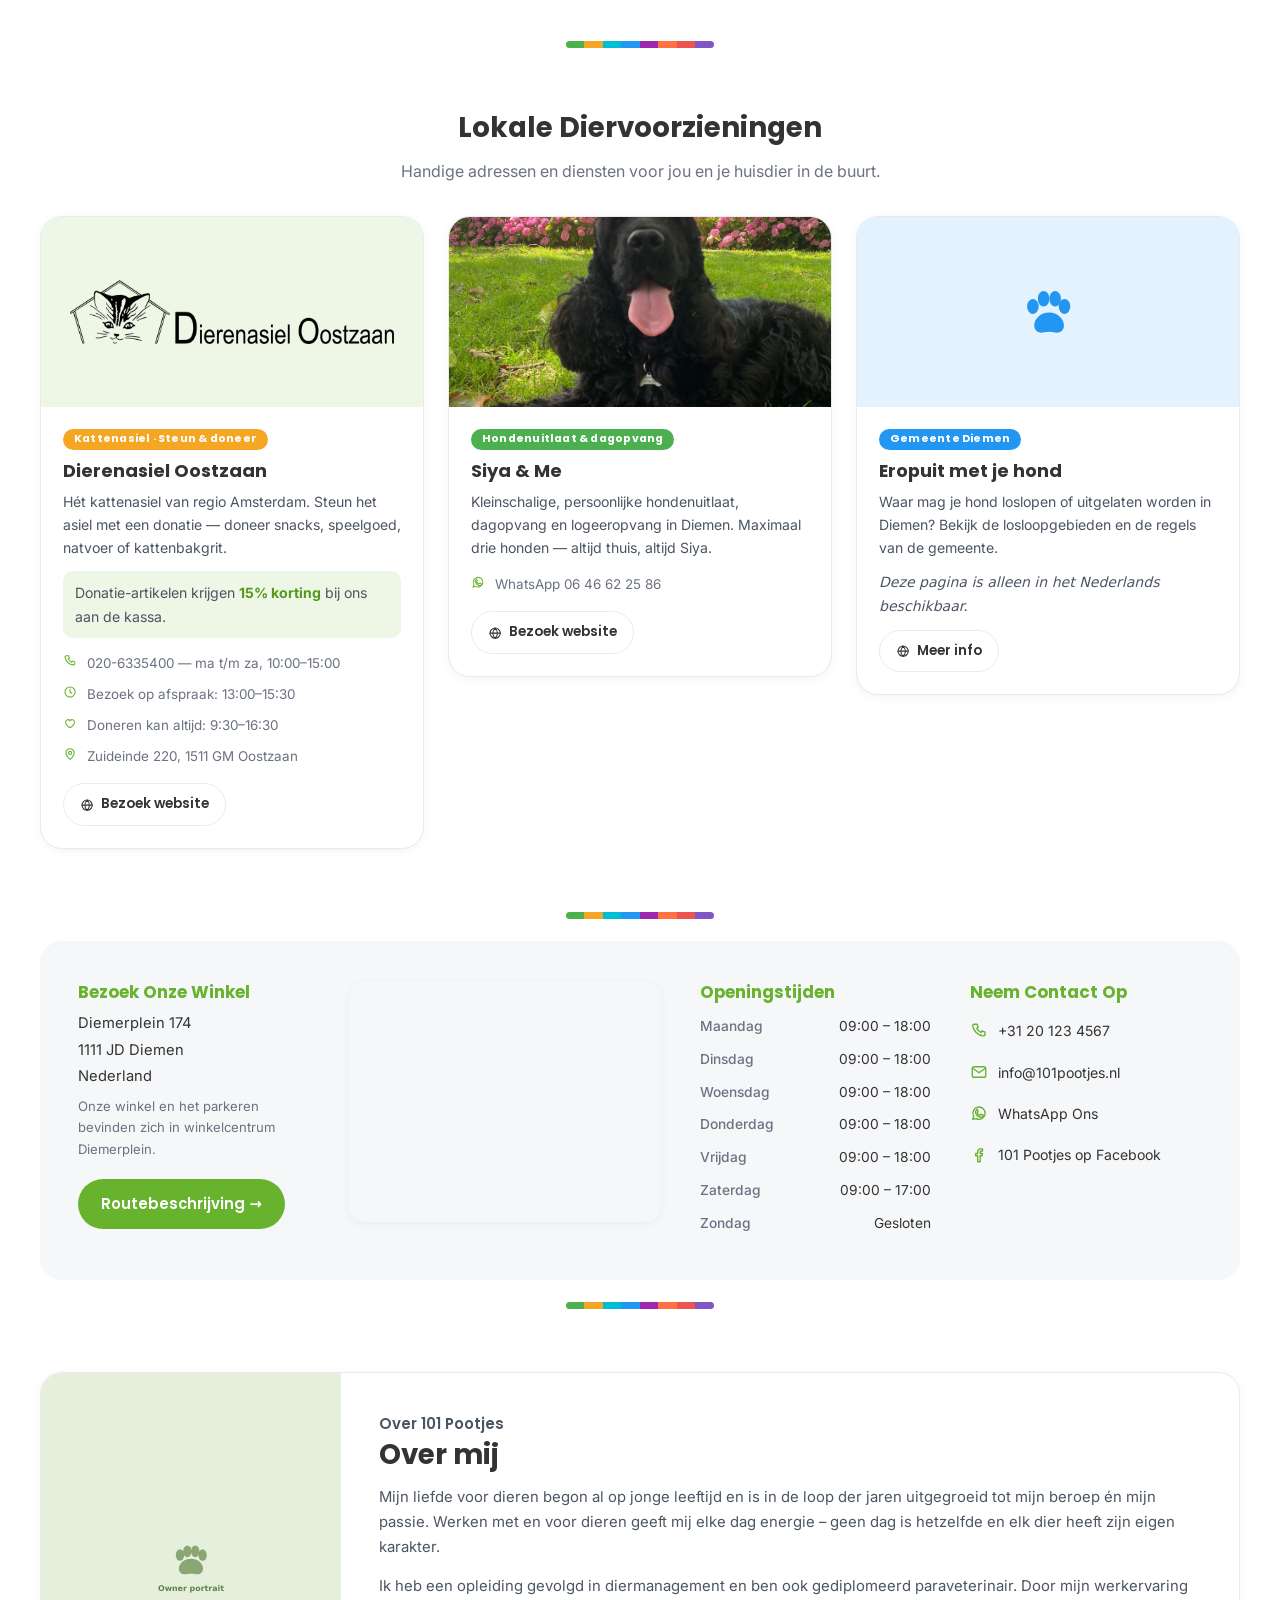
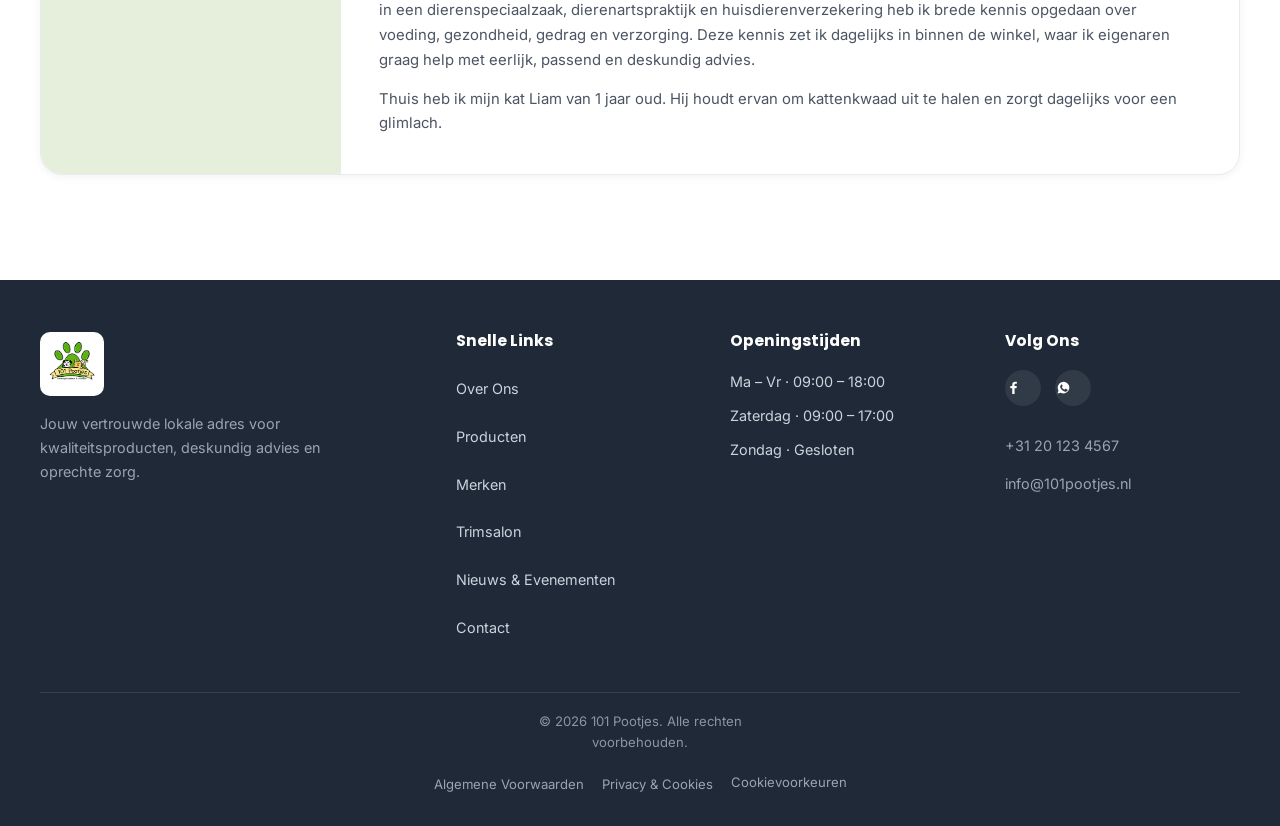
==== commit 75d45425: "Local Pet Resources section + SociableKIT FB feed + restore calendar - Donation section reworked int" ====
--- a/index.html
+++ b/index.html
@@ -370,17 +370,30 @@
 
 <div class="coldiv" aria-hidden="true"><span class="colourbar"></span></div>
 
-<!-- ═══ SECTION 9 · Events (Facebook events) + Facebook feed ════════ -->
+<!-- ═══ SECTION 9 · Events (calendar) + Facebook feed ══════════════ -->
 <section class="wrap section duo" id="events">
   <article class="card">
     <header class="card__head">
       <h2><svg class="ico" aria-hidden="true"><use href="#i-paw"/></svg> <span data-t="events.h2">Aankomende Evenementen</span></h2>
       <a href="https://www.facebook.com/profile.php?id=61587038973940" target="_blank" rel="noopener" data-t="events.viewall">Bekijk op Facebook →</a>
     </header>
-    <!-- Facebook Page plugin — Events tab drives the calendar -->
-    <div class="fbfeed">
-      <iframe class="fbframe" title="Facebook-evenementen van 101 Pootjes" data-tabs="events" data-facepile="false" scrolling="no" frameborder="0" allowfullscreen="true" allow="clipboard-write; encrypted-media; picture-in-picture; web-share" loading="lazy"></iframe>
-    </div>
+    <ul class="events">
+      <li>
+        <time datetime="2026-06-01"><span>JUN</span><b>01</b></time>
+        <div><h3 data-t="ev1.title">Puppy Speelochtend</h3><p class="meta" data-t="ev1.time">Zondag 1 juni • 10:00</p><p data-t="ev1.text">Een gezellige ochtend voor pups en hun baasjes.</p></div>
+        <img src="assets/img/event-1.jpg" alt="Puppytraining" width="200" height="200" loading="lazy">
+      </li>
+      <li>
+        <time datetime="2026-06-15"><span>JUN</span><b>15</b></time>
+        <div><h3 data-t="ev2.title">Gratis Nagelknipdag</h3><p class="meta" data-t="ev2.time">Zondag 15 juni • 10:00</p><p data-t="ev2.text">Gratis nagels knippen voor honden. Geen afspraak nodig.</p></div>
+        <img src="assets/img/event-2.jpg" alt="Nagels knippen" width="200" height="200" loading="lazy">
+      </li>
+      <li>
+        <time datetime="2026-06-28"><span>JUN</span><b>28</b></time>
+        <div><h3 data-t="ev3.title">Workshop Eerste Hulp bij Honden</h3><p class="meta" data-t="ev3.time">Zaterdag 28 juni • 11:00</p><p data-t="ev3.text">Leer essentiële eerste hulp voor je hond.</p></div>
+        <img src="assets/img/event-3.jpg" alt="Eerste hulp bij honden" width="200" height="200" loading="lazy">
+      </li>
+    </ul>
   </article>
 
   <article class="card">
@@ -388,48 +401,71 @@
       <h2><svg class="ico" aria-hidden="true"><use href="#i-fb"/></svg> <span data-t="fb.h2">Volg Ons op Facebook</span> <small>101 Pootjes</small></h2>
       <a href="https://www.facebook.com/profile.php?id=61587038973940" target="_blank" rel="noopener" data-t="fb.viewall">Bekijk onze pagina →</a>
     </header>
-    <!-- Facebook Page plugin — Timeline feed -->
-    <div class="fbfeed">
-      <iframe class="fbframe" title="Facebook-tijdlijn van 101 Pootjes" data-tabs="timeline" data-facepile="true" scrolling="no" frameborder="0" allowfullscreen="true" allow="clipboard-write; encrypted-media; picture-in-picture; web-share" loading="lazy"></iframe>
-    </div>
+    <!-- SociableKIT — Facebook page posts (server-side, no third-party-cookie spinner) -->
+    <div class="sk-ww-facebook-page-posts" data-embed-id="25699280"></div>
   </article>
 </section>
 
 <div class="coldiv" aria-hidden="true"><span class="colourbar"></span></div>
 
-<!-- ═══ SECTION 10 · Donation drive (Dierenasiel Oostzaan) ══════════ -->
-<section class="wrap section" id="donate" aria-label="Doneer">
-  <div class="donate">
-    <header class="donate__head">
-      <p class="donate__partner"><svg class="ico" aria-hidden="true"><use href="#i-cat"/></svg> <span data-t="donate.partner">Dierenasiel Oostzaan</span></p>
-      <h2 data-t="donate.h2">Doneer</h2>
-      <p class="donate__sub" data-t="donate.sub">En help de katten van dierenasiel Oostzaan</p>
-    </header>
-
-    <p class="donate__lead" data-t="donate.lead">Ze kunnen deze spullen goed gebruiken:</p>
-
-    <ul class="donate__items">
-      <li>
-        <img src="assets/img/don-snacks.jpg" alt="Churu liquid snacks" width="227" height="306" loading="lazy">
-        <div><h3 data-t="donate.i1.t">Liquid snacks</h3><p data-t="donate.i1.d">Beste snacks om katten te socialiseren</p></div>
-      </li>
-      <li>
-        <img src="assets/img/don-toy.jpg" alt="Kattenhengel speelgoed" width="173" height="367" loading="lazy">
-        <div><h3 data-t="donate.i2.t">Kattenhengel</h3><p data-t="donate.i2.d">Spelen helpt stress te verminderen</p></div>
-      </li>
-      <li>
-        <img src="assets/img/don-food.jpg" alt="Natvoer blikjes" width="302" height="305" loading="lazy">
-        <div><h3 data-t="donate.i3.t">Natvoer</h3><p data-t="donate.i3.d">Alle smaken en merken zijn welkom</p></div>
-      </li>
-      <li>
-        <img src="assets/img/don-litter.jpg" alt="Kattenbakgrit" width="216" height="351" loading="lazy">
-        <div><h3 data-t="donate.i4.t">Kattenbakgrit</h3><p data-t="donate.i4.d">Een zak of een bijdrage kan bij de kassa worden afgerekend</p></div>
-      </li>
-    </ul>
-
-    <p class="donate__note" data-t="donate.note">Andere snacks en speelgoed zijn ook van harte welkom.</p>
-    <p class="donate__discount"><span data-t="donate.discount">Alle donatie-artikelen ontvangen</span> <b data-t="donate.discountb">15% korting</b> <span data-t="donate.discount2">bij de kassa.</span></p>
-  </div>
+<!-- ═══ SECTION 10 · Local pet resources ════════════════════════════ -->
+<section class="wrap section" id="resources" aria-label="Lokale diervoorzieningen">
+  <header class="sechead">
+    <h2 data-t="res.h2">Lokale Diervoorzieningen</h2>
+    <p data-t="res.sub">Handige adressen en diensten voor jou en je huisdier in de buurt.</p>
+  </header>
+
+  <ul class="resources">
+    <!-- ▸ Dierenasiel Oostzaan — cat shelter + donation drive -->
+    <li class="resource">
+      <div class="resource__media resource__media--logo">
+        <img src="assets/img/res-asiel-logo.png" alt="Dierenasiel Oostzaan" width="922" height="182" loading="lazy">
+      </div>
+      <div class="resource__body">
+        <span class="resource__tag" style="--accent:var(--c-cat)" data-t="res.shelter.tag">Kattenasiel · Steun &amp; doneer</span>
+        <h3>Dierenasiel Oostzaan</h3>
+        <p data-t="res.shelter.desc">Hét kattenasiel van regio Amsterdam. Steun het asiel met een donatie — doneer snacks, speelgoed, natvoer of kattenbakgrit.</p>
+        <p class="resource__highlight" data-t="res.shelter.donate">Donatie-artikelen krijgen <b>15% korting</b> bij ons aan de kassa.</p>
+        <ul class="resource__details">
+          <li><svg class="ico" aria-hidden="true"><use href="#i-phone"/></svg><span><a href="tel:+31206335400">020-6335400</a> <span data-t="res.shelter.tel">— ma t/m za, 10:00–15:00</span></span></li>
+          <li><svg class="ico" aria-hidden="true"><use href="#i-clock"/></svg><span data-t="res.shelter.visit">Bezoek op afspraak: 13:00–15:30</span></li>
+          <li><svg class="ico" aria-hidden="true"><use href="#i-heart"/></svg><span data-t="res.shelter.don">Doneren kan altijd: 9:30–16:30</span></li>
+          <li><svg class="ico" aria-hidden="true"><use href="#i-pin"/></svg><span>Zuideinde 220, 1511 GM Oostzaan</span></li>
+        </ul>
+        <a class="btn btn--ghost btn--sm" href="https://dierenasieloostzaan.nl/" target="_blank" rel="noopener"><svg class="ico" aria-hidden="true"><use href="#i-globe"/></svg> <span data-t="res.website">Bezoek website</span></a>
+      </div>
+    </li>
+
+    <!-- ▸ Siya & Me — dog walking & daycare -->
+    <li class="resource">
+      <div class="resource__media">
+        <img src="assets/img/res-siya.jpg" alt="Siya, een zwarte cockerspaniël in het park" width="900" height="600" loading="lazy">
+      </div>
+      <div class="resource__body">
+        <span class="resource__tag" style="--accent:var(--c-dog)" data-t="res.siya.tag">Hondenuitlaat &amp; dagopvang</span>
+        <h3>Siya &amp; Me</h3>
+        <p data-t="res.siya.desc">Kleinschalige, persoonlijke hondenuitlaat, dagopvang en logeeropvang in Diemen. Maximaal drie honden — altijd thuis, altijd Siya.</p>
+        <ul class="resource__details">
+          <li><svg class="ico" aria-hidden="true"><use href="#i-wa"/></svg><span><a href="https://wa.me/31646622586" target="_blank" rel="noopener">WhatsApp 06 46 62 25 86</a></span></li>
+        </ul>
+        <a class="btn btn--ghost btn--sm" href="https://siya.ukuva.com" target="_blank" rel="noopener"><svg class="ico" aria-hidden="true"><use href="#i-globe"/></svg> <span data-t="res.website">Bezoek website</span></a>
+      </div>
+    </li>
+
+    <!-- ▸ Gemeente Diemen — where to walk your dog -->
+    <li class="resource">
+      <div class="resource__media resource__media--icon" style="--accent:var(--c-fish)">
+        <svg class="resource__bigicon" aria-hidden="true"><use href="#i-paw"/></svg>
+      </div>
+      <div class="resource__body">
+        <span class="resource__tag" style="--accent:var(--c-fish)" data-t="res.council.tag">Gemeente Diemen</span>
+        <h3 data-t="res.council.name">Eropuit met je hond</h3>
+        <p data-t="res.council.desc">Waar mag je hond loslopen of uitgelaten worden in Diemen? Bekijk de losloopgebieden en de regels van de gemeente.</p>
+        <p class="resource__note" data-t="res.council.dutchonly">Deze pagina is alleen in het Nederlands beschikbaar.</p>
+        <a class="btn btn--ghost btn--sm" href="https://www.diemen.nl/Onderwerpen/Sport_cultuur_en_vrije_tijd/Vrije_tijd/Eropuit_met_je_hond" target="_blank" rel="noopener"><svg class="ico" aria-hidden="true"><use href="#i-globe"/></svg> <span data-t="res.council.cta">Meer info</span></a>
+      </div>
+    </li>
+  </ul>
 </section>
 
 <div class="coldiv" aria-hidden="true"><span class="colourbar"></span></div>
@@ -549,5 +585,7 @@
 <script>
 !function(d,s,id){var js,fjs=d.getElementsByTagName(s)[0];if(!d.getElementById(id)){js=d.createElement(s);js.id=id;js.src='https://weatherwidget.io/js/widget.min.js';fjs.parentNode.insertBefore(js,fjs);}}(document,'script','weatherwidget-io-js');
 </script>
+<!-- SociableKIT — Facebook page posts feed -->
+<script src="https://widgets.sociablekit.com/facebook-page-posts/widget.js" defer></script>
 </body>
 </html>
--- a/styles.css
+++ b/styles.css
@@ -692,6 +692,31 @@
 /* ── Live weather widget (weatherwidget.io) ──────────────────────── */
 .weather .weatherwidget-io { display: block; margin-top: 10px; min-height: 60px; }
 
-/* ── Facebook Page feeds (responsive iframe embeds, sized by JS) ──── */
-.fbfeed { width: 100%; max-width: 500px; margin-inline: auto; min-height: 560px; }
-.fbframe { display: block; border: 0; height: 640px; max-width: 100%; overflow: hidden; background: #fff; }
+/* ── Facebook posts feed (SociableKIT widget) ────────────────────── */
+.sk-ww-facebook-page-posts { min-height: 420px; }
+
+/* ── Local pet resources ─────────────────────────────────────────── */
+.resources { display: grid; grid-template-columns: repeat(3, 1fr); gap: 24px; align-items: start; }
+.resource { display: flex; flex-direction: column; background: #fff; border: 1px solid var(--line);
+  border-radius: var(--r-lg); box-shadow: var(--shadow); overflow: hidden; }
+.resource__media { height: 190px; }
+.resource__media img { width: 100%; height: 100%; object-fit: cover; }
+.resource__media--logo { display: grid; place-items: center; background: var(--green-soft); padding: 24px; }
+.resource__media--logo img { object-fit: contain; width: auto; max-width: 100%; height: auto; max-height: 64px; }
+.resource__media--icon { display: grid; place-items: center; background: color-mix(in srgb, var(--accent) 12%, #fff); }
+.resource__bigicon { width: 66px; height: 66px; color: var(--accent); fill: currentColor; stroke: none; }
+.resource__body { display: flex; flex-direction: column; flex: 1; padding: 22px; }
+.resource__tag { align-self: flex-start; margin-bottom: 10px; padding: 5px 11px; border-radius: 999px;
+  font: 700 .68rem/1 var(--font-head); letter-spacing: .02em; color: #fff; background: var(--accent, var(--green)); }
+.resource__body h3 { font-size: 1.12rem; margin: 0 0 8px; }
+.resource__body > p { font-size: .88rem; color: #4b5563; margin: 0 0 12px; }
+.resource__highlight { font-size: .85rem; background: var(--green-soft); border-radius: var(--r-sm); padding: 10px 12px; margin: 0 0 14px; }
+.resource__highlight b { color: var(--green-dark); }
+.resource__details { display: flex; flex-direction: column; gap: 9px; margin: 2px 0 16px; font-size: .84rem; color: var(--text-muted); }
+.resource__details li { display: flex; gap: 10px; align-items: flex-start; }
+.resource__details .ico { color: var(--green); margin-top: 2px; flex: none; }
+.resource__details a:hover { color: var(--green); }
+.resource__note { font-size: .8rem; color: var(--text-muted); font-style: italic; margin: 0 0 14px; }
+.resource .btn { margin-top: auto; align-self: flex-start; }
+
+@media (max-width: 900px) { .resources { grid-template-columns: 1fr; max-width: 460px; margin-inline: auto; } }
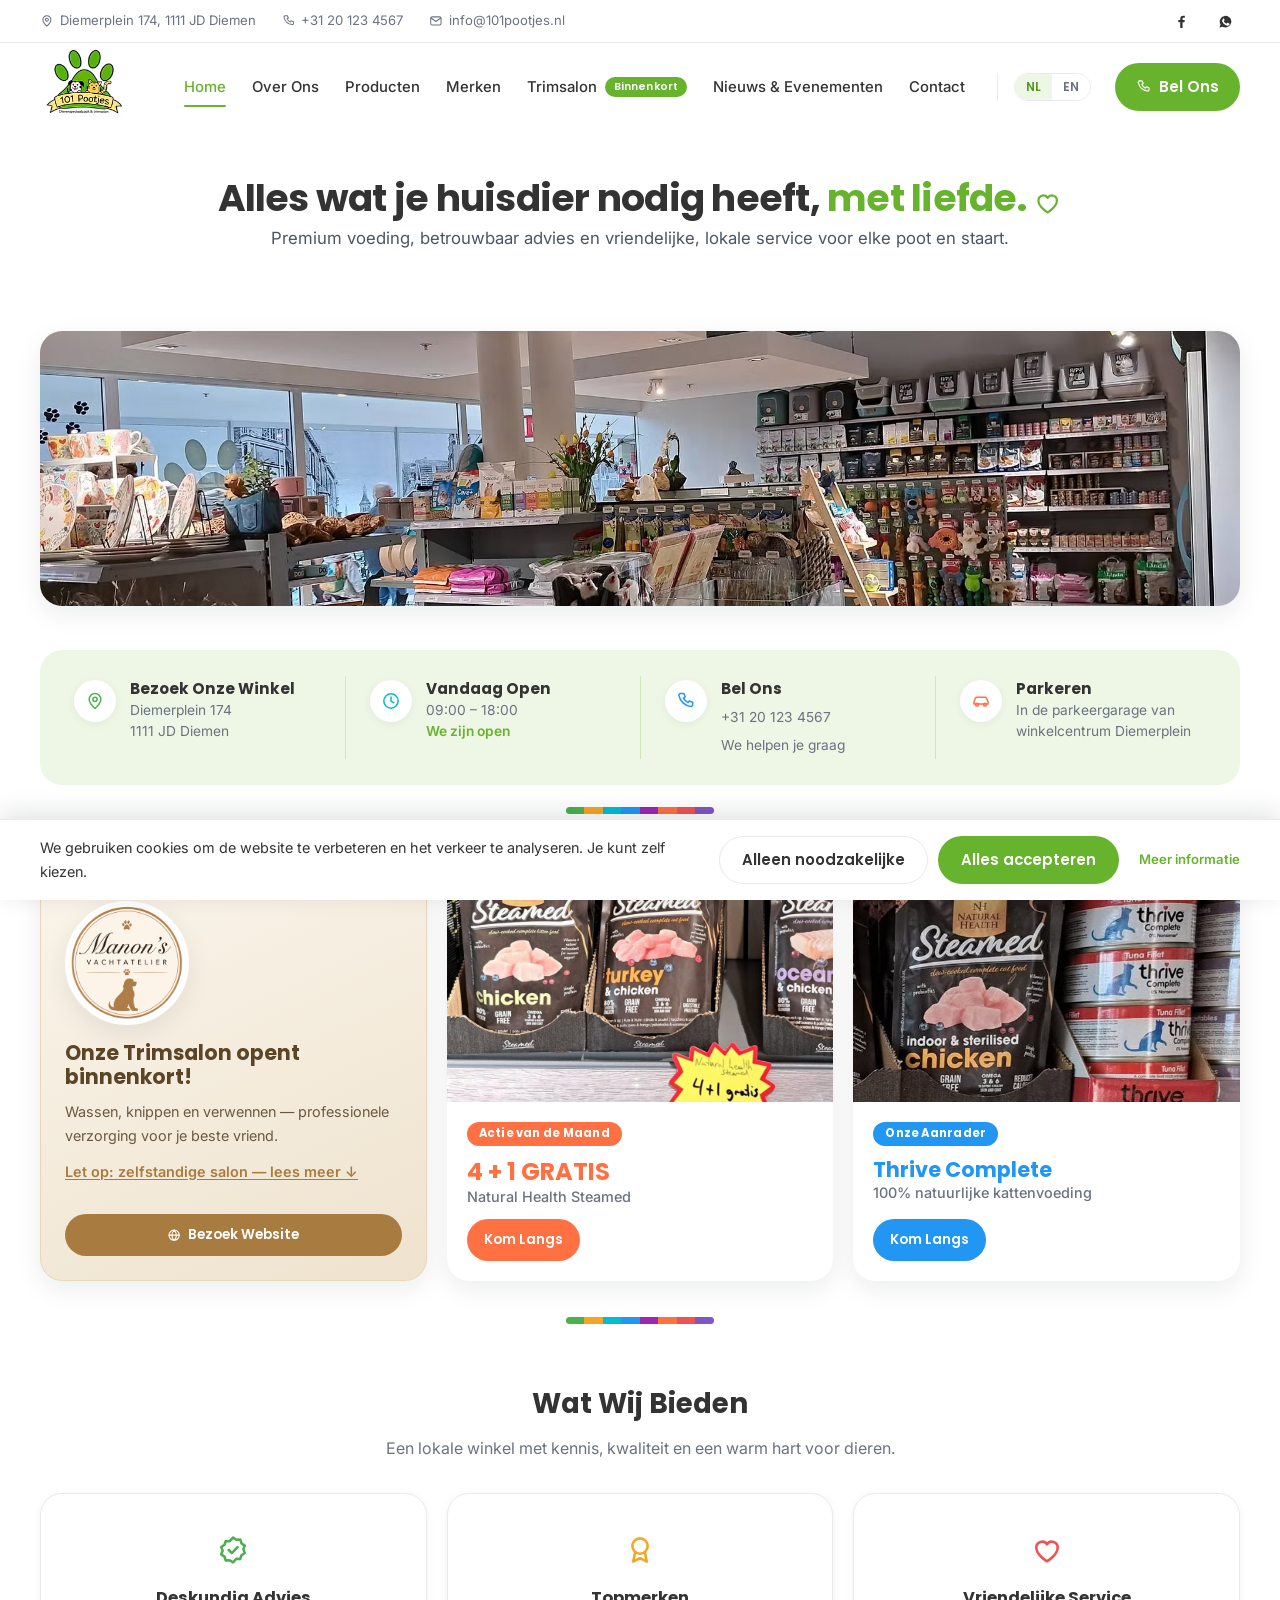
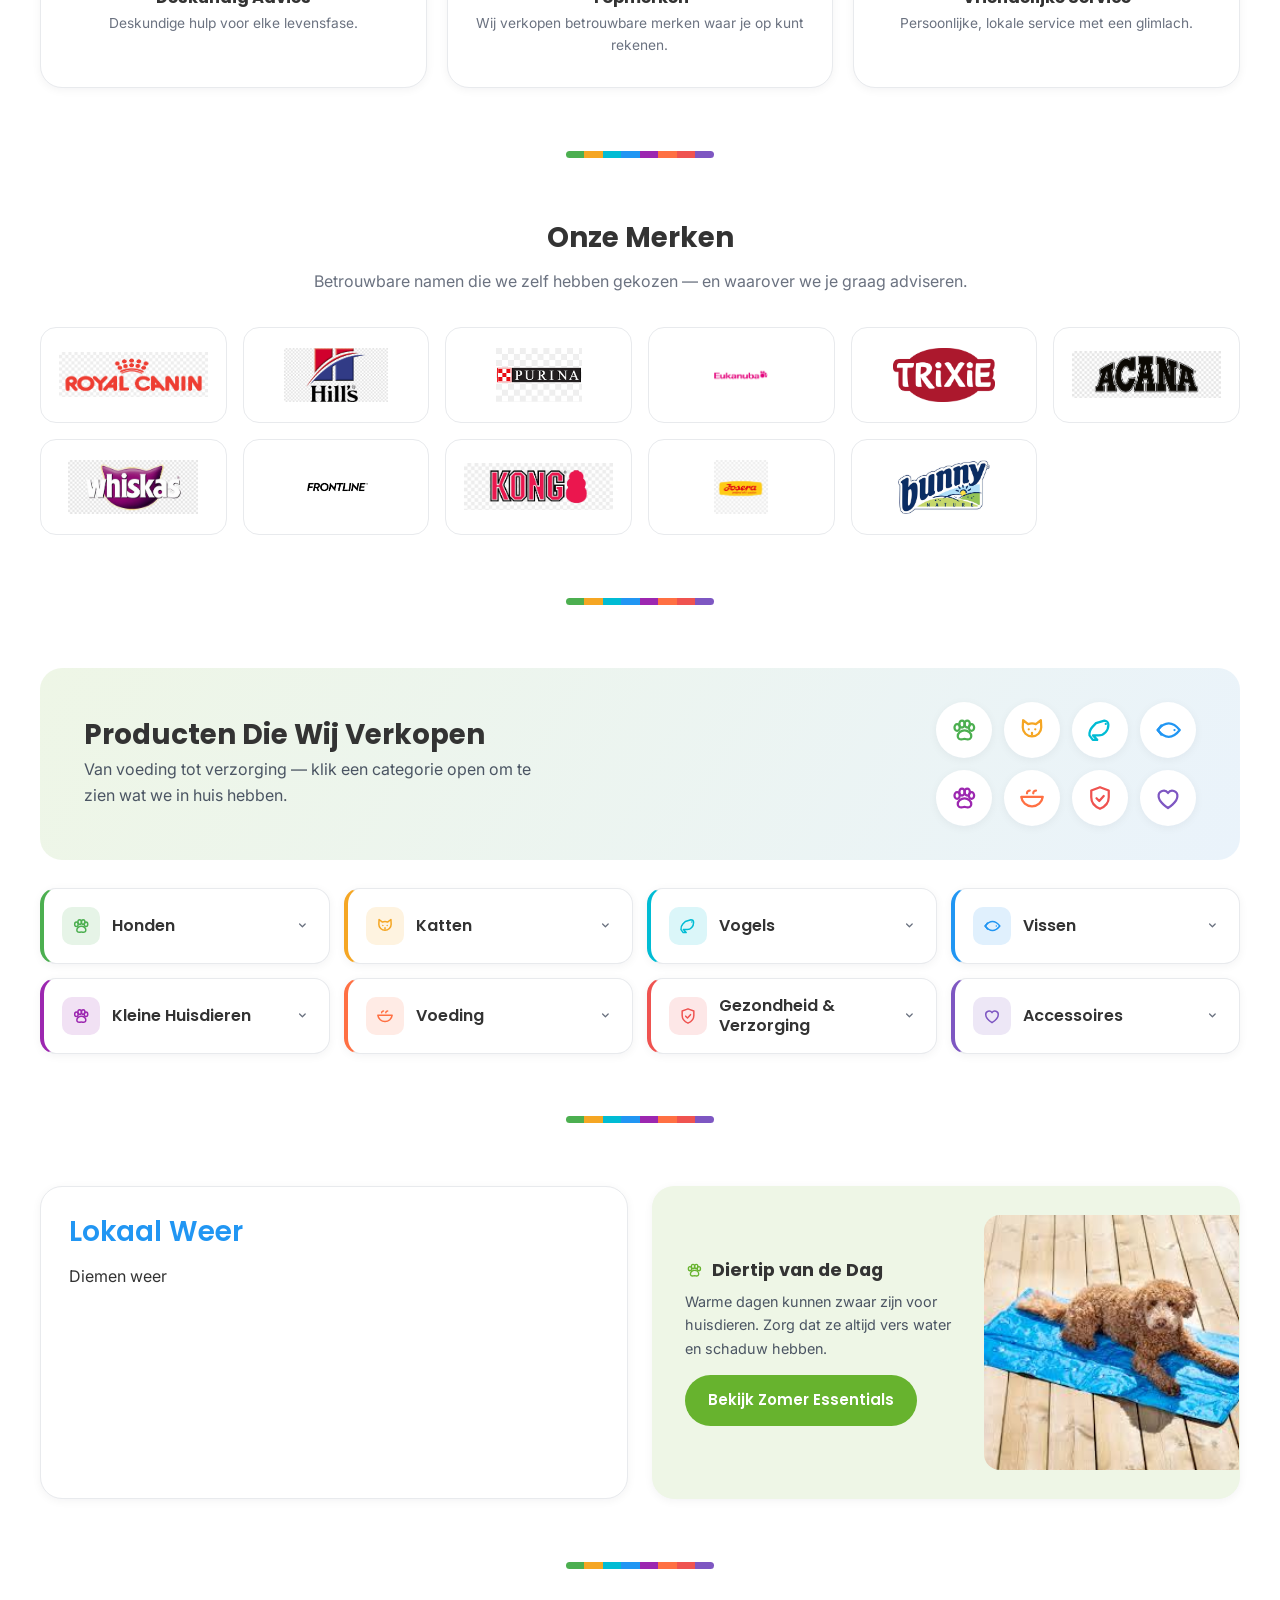
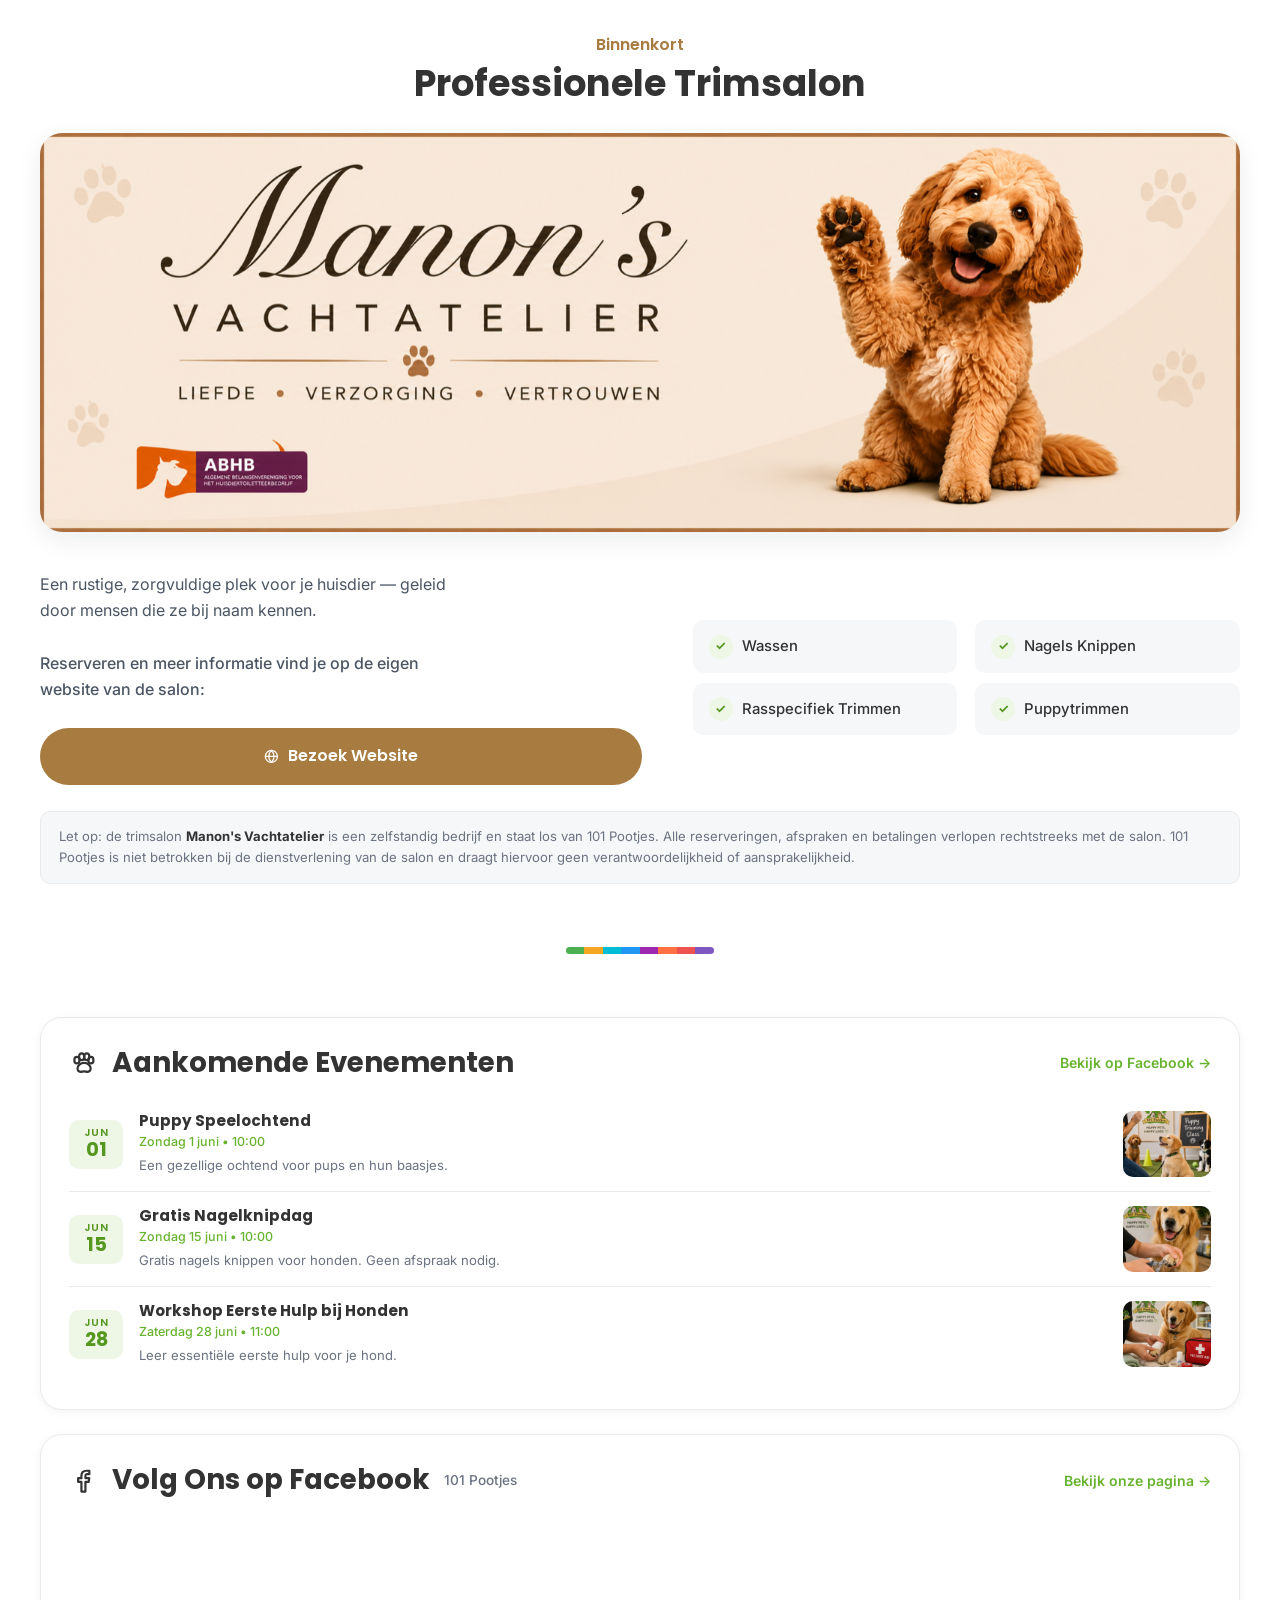
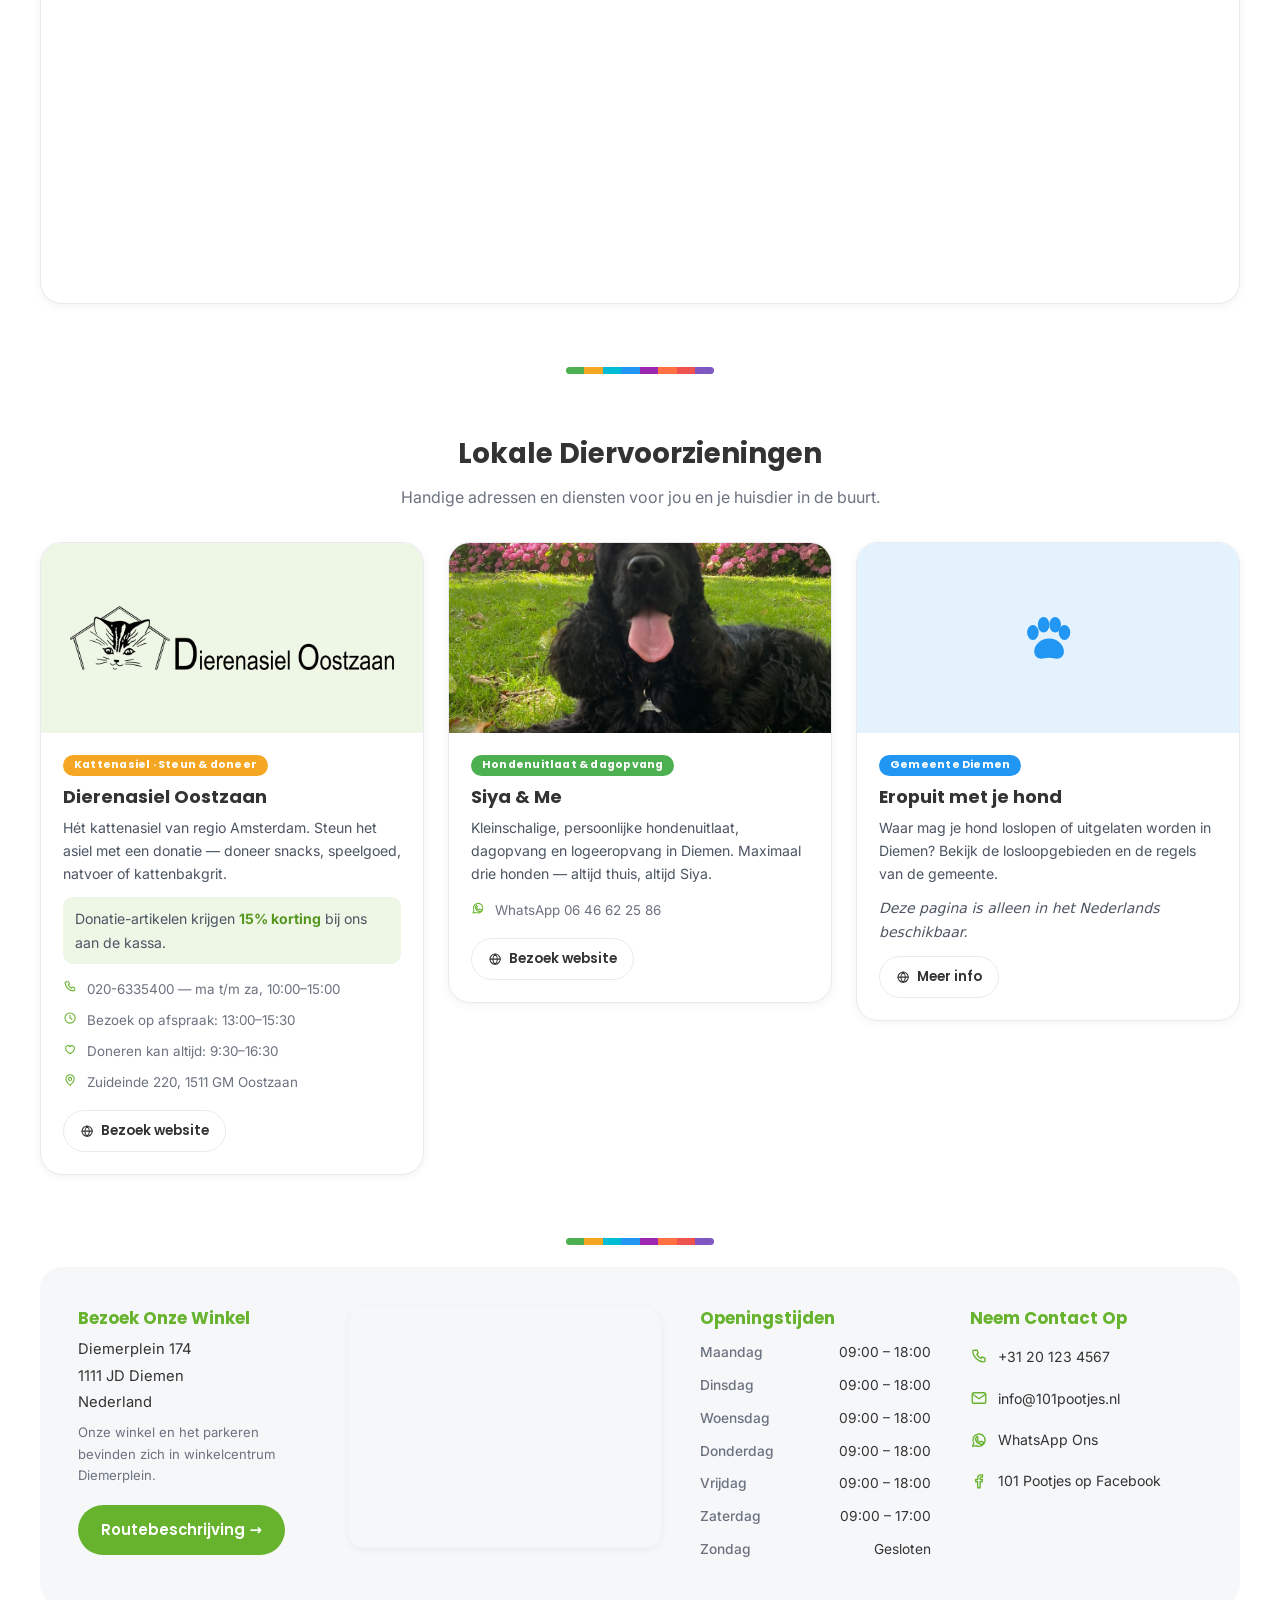
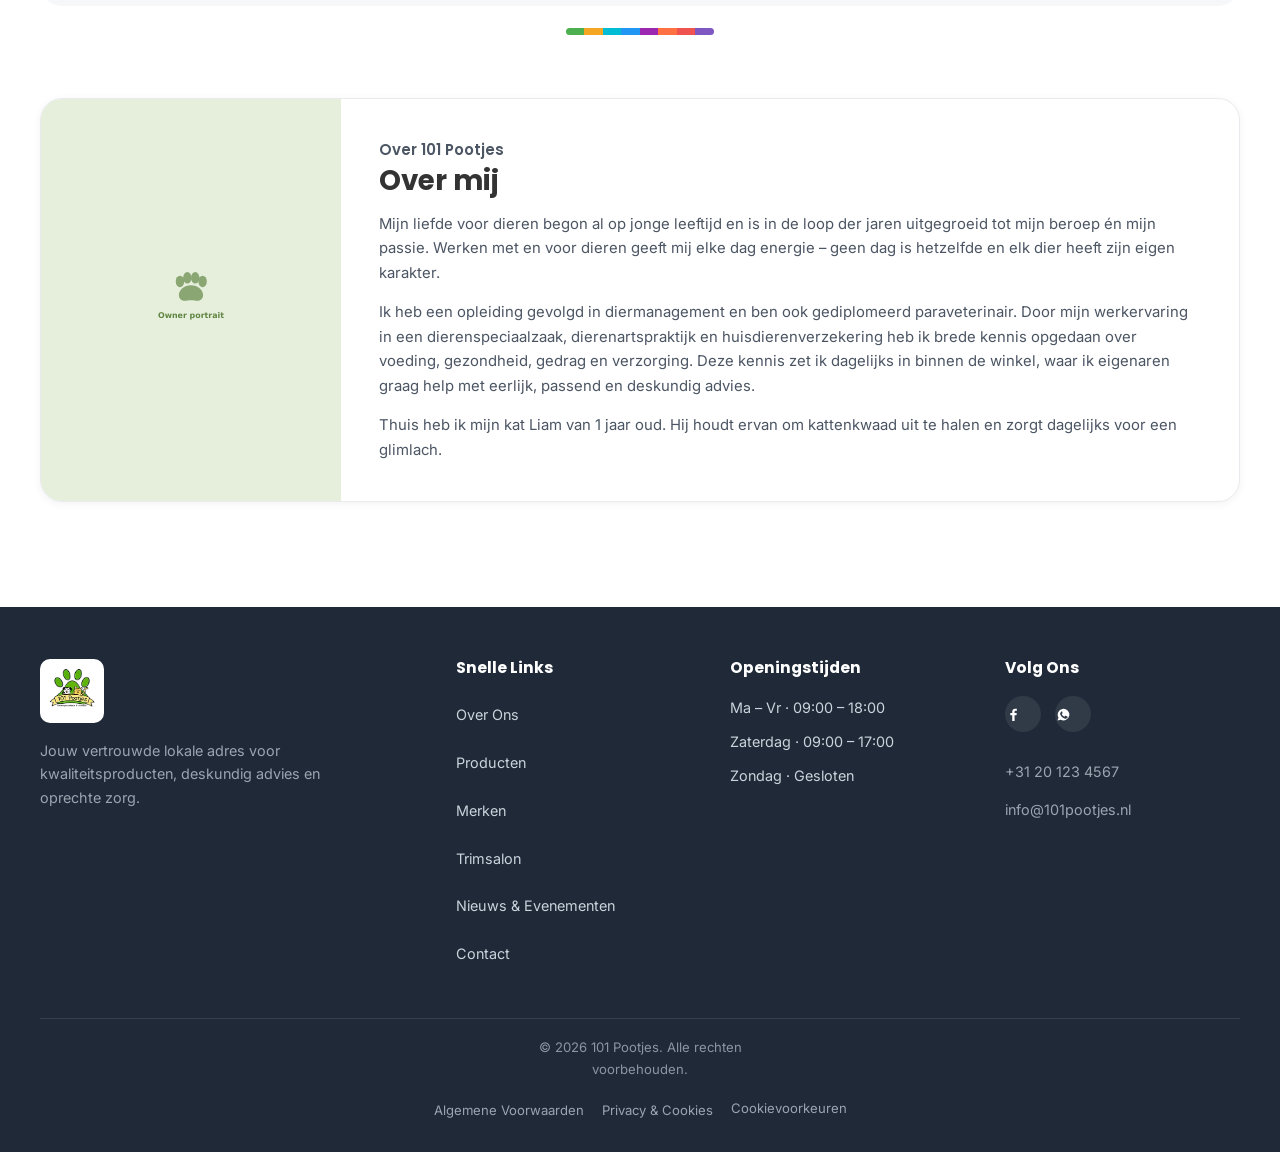
==== commit 08931f43: "Give Facebook posts carousel full width Stacked the events section (calendar on top, Facebook carous" ====
--- a/index.html
+++ b/index.html
@@ -371,7 +371,7 @@
 <div class="coldiv" aria-hidden="true"><span class="colourbar"></span></div>
 
 <!-- ═══ SECTION 9 · Events (calendar) + Facebook feed ══════════════ -->
-<section class="wrap section duo" id="events">
+<section class="wrap section events-sec" id="events">
   <article class="card">
     <header class="card__head">
       <h2><svg class="ico" aria-hidden="true"><use href="#i-paw"/></svg> <span data-t="events.h2">Aankomende Evenementen</span></h2>
--- a/styles.css
+++ b/styles.css
@@ -692,8 +692,9 @@
 /* ── Live weather widget (weatherwidget.io) ──────────────────────── */
 .weather .weatherwidget-io { display: block; margin-top: 10px; min-height: 60px; }
 
-/* ── Facebook posts feed (SociableKIT widget) ────────────────────── */
-.sk-ww-facebook-page-posts { min-height: 420px; }
+/* ── Events + full-width Facebook posts carousel ─────────────────── */
+.events-sec { display: flex; flex-direction: column; gap: var(--gap); }
+.sk-ww-facebook-page-posts { display: block; width: 100%; min-height: 360px; }
 
 /* ── Local pet resources ─────────────────────────────────────────── */
 .resources { display: grid; grid-template-columns: repeat(3, 1fr); gap: 24px; align-items: start; }
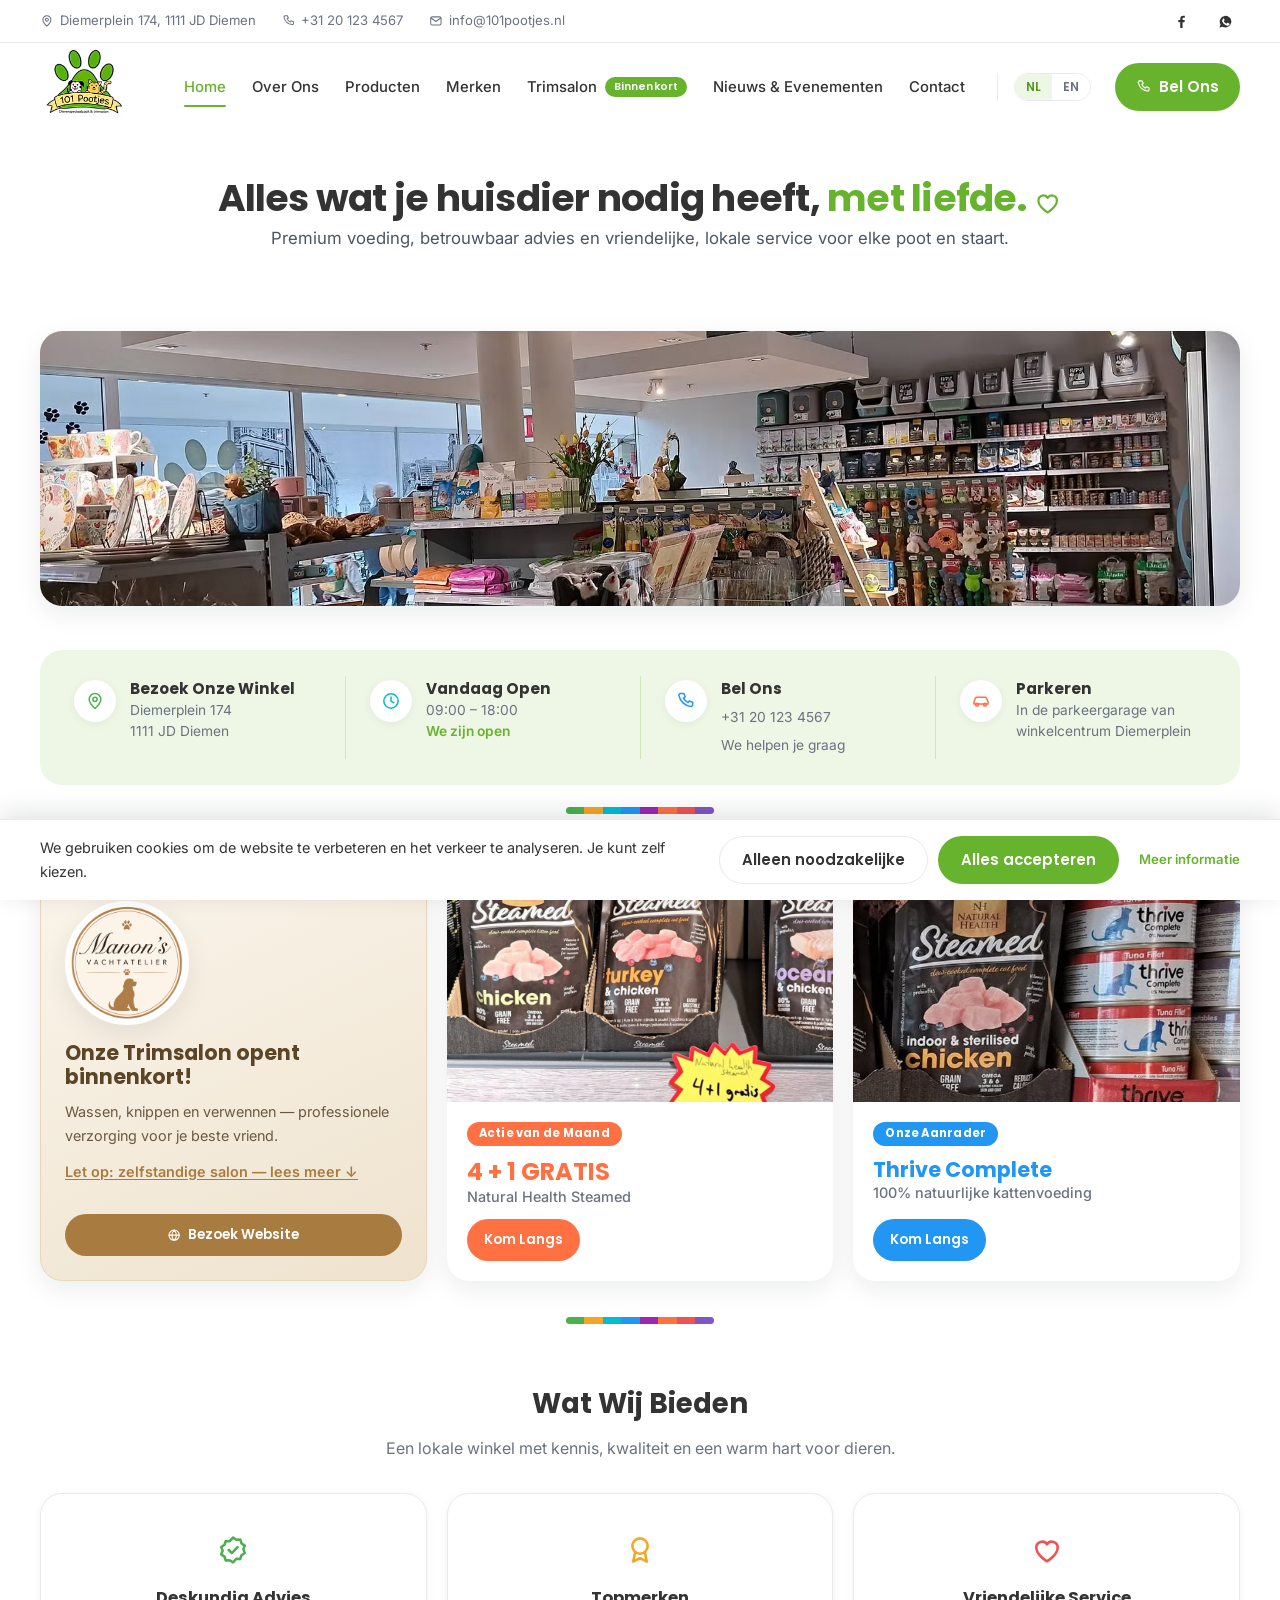
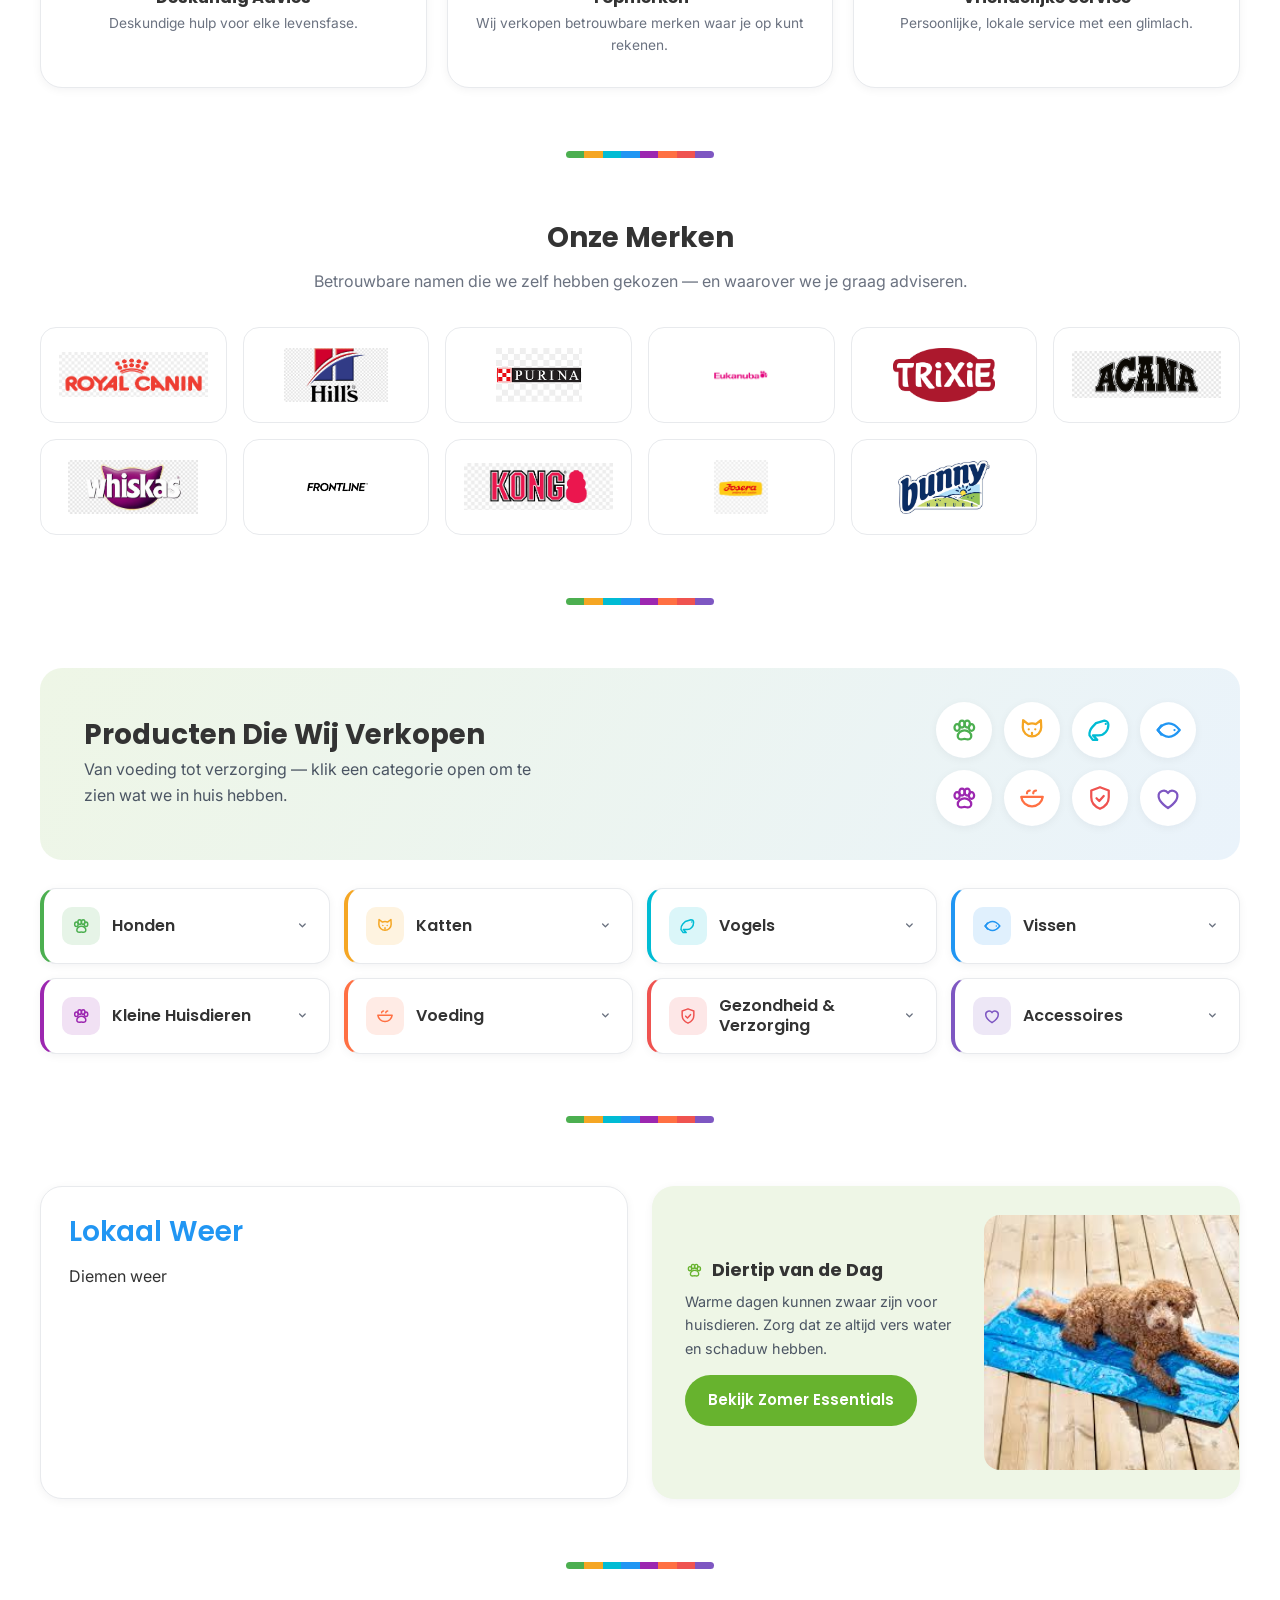
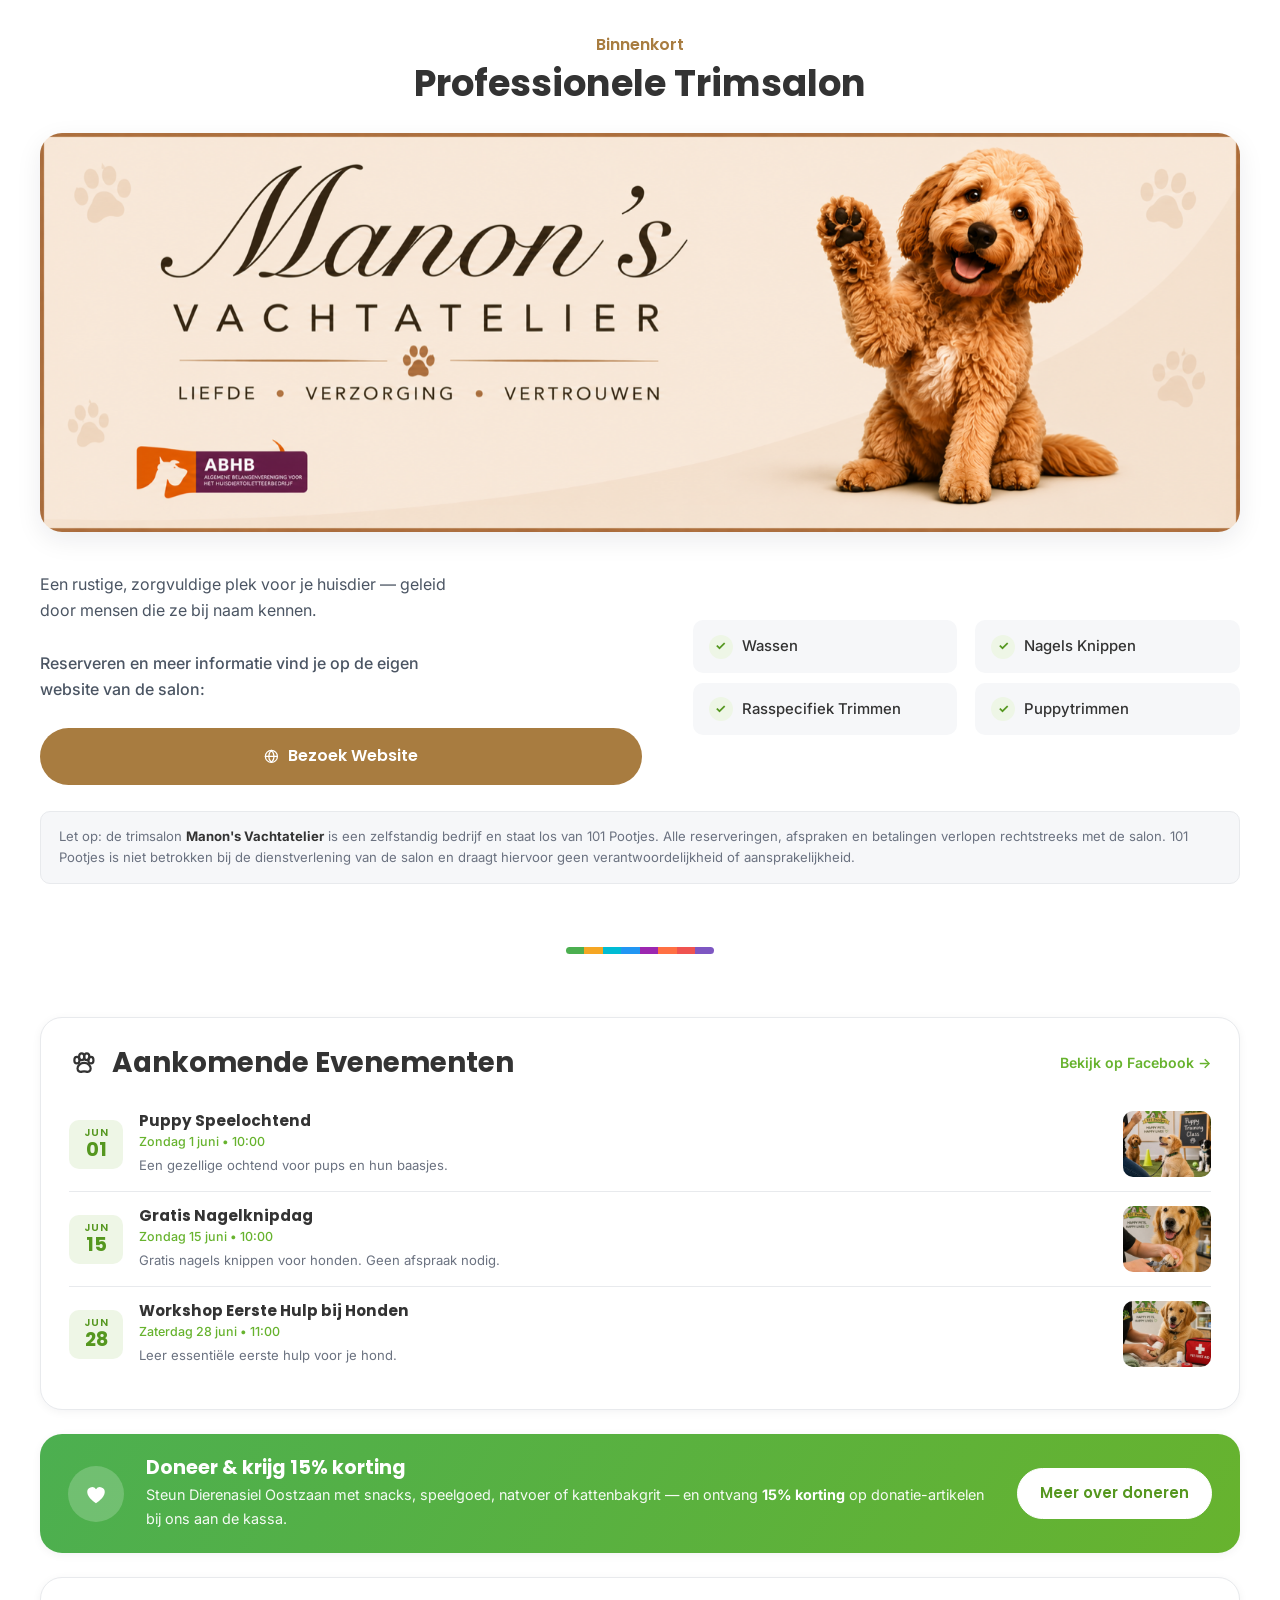
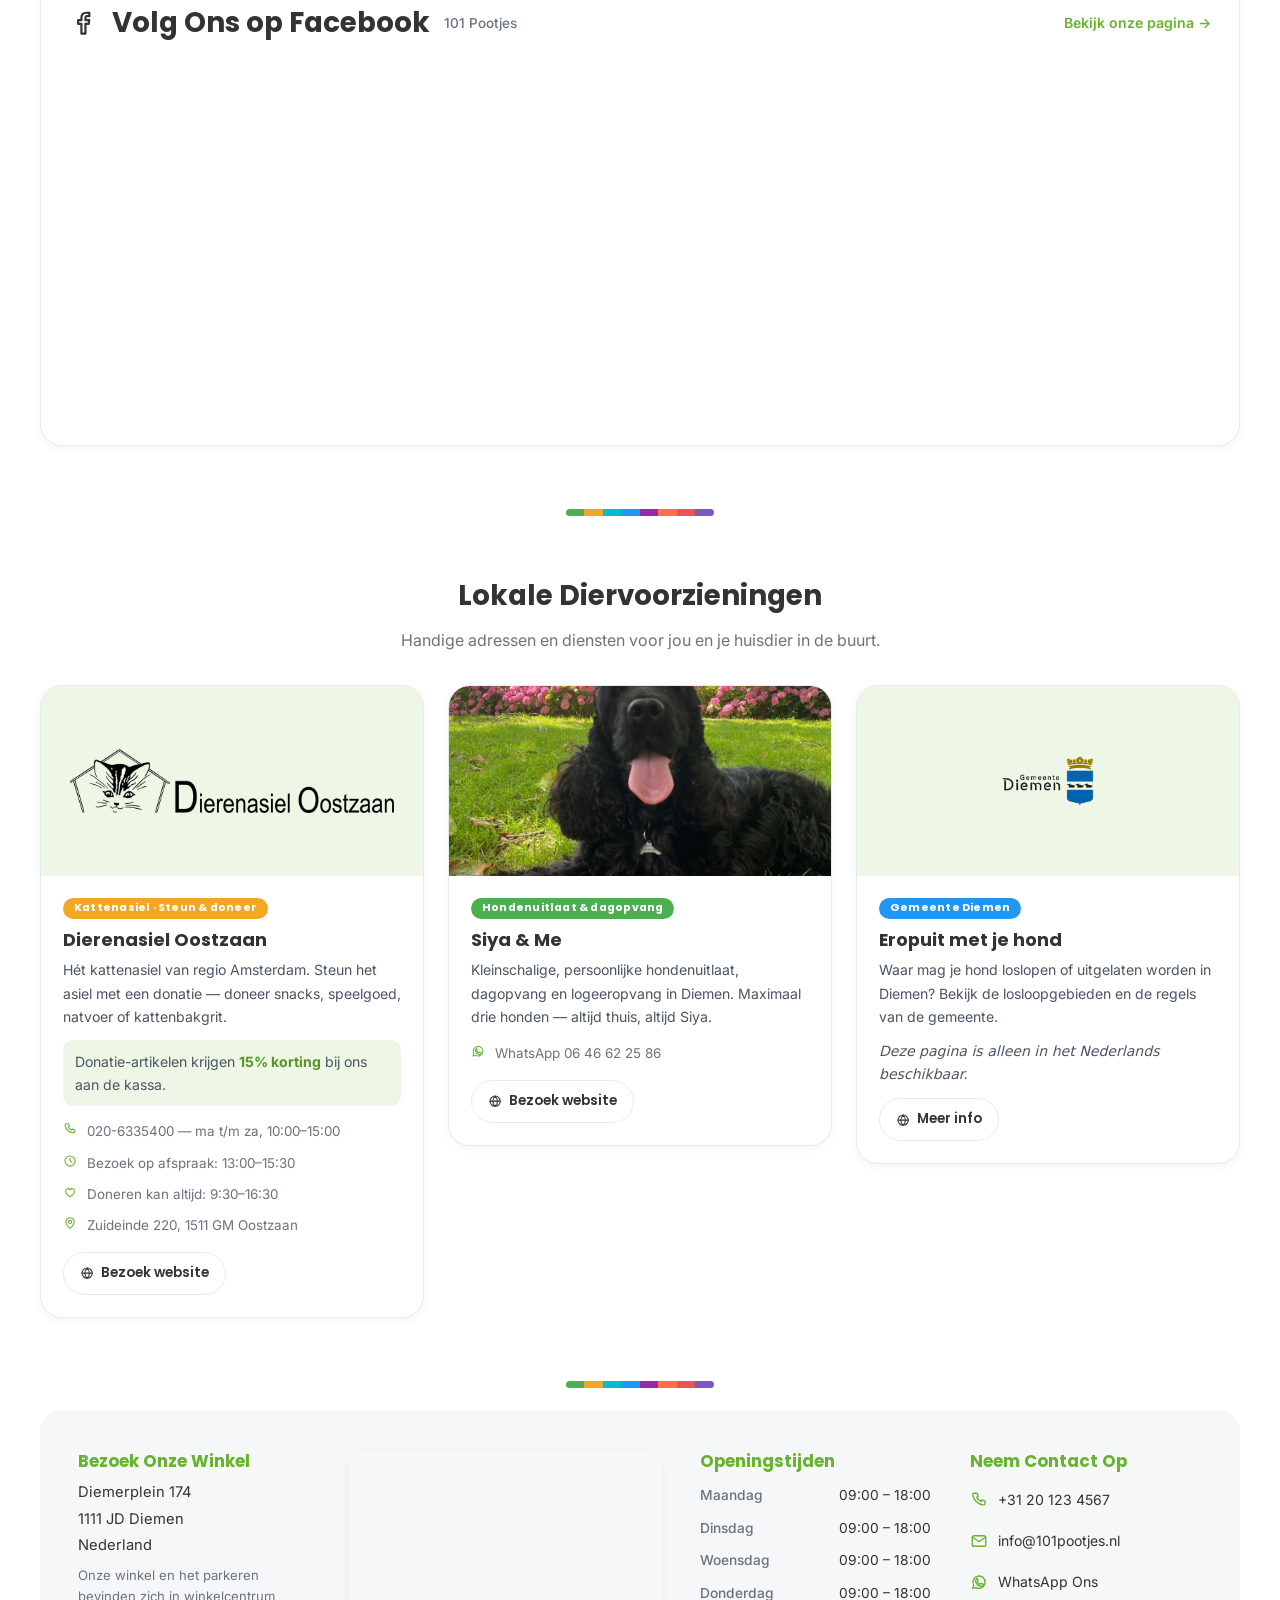
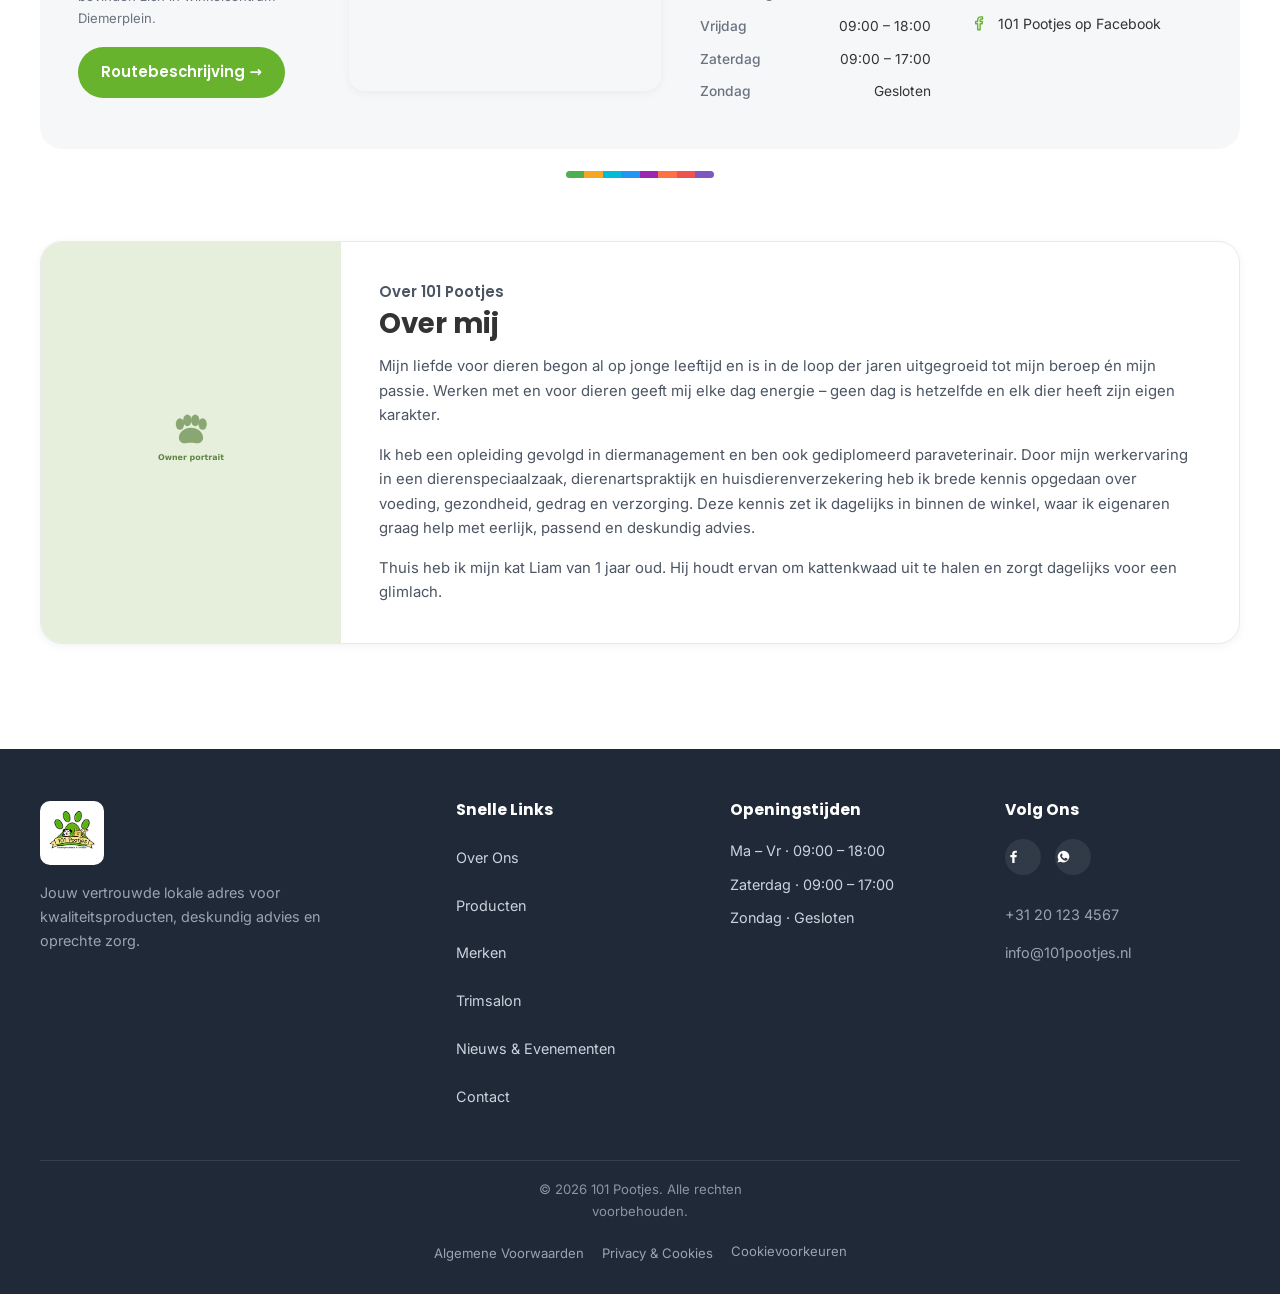
==== commit 92afe259: "Diemen logo, permanent donation banner, fix FB post inner-scroll - Council resource card now uses th" ====
--- a/index.html
+++ b/index.html
@@ -396,6 +396,16 @@
     </ul>
   </article>
 
+  <!-- ▸ Permanent donation call-to-action -->
+  <aside class="donatebanner">
+    <span class="donatebanner__icon" aria-hidden="true"><svg class="ico" aria-hidden="true"><use href="#i-heart"/></svg></span>
+    <div class="donatebanner__text">
+      <h3 data-t="donateb.title">Doneer &amp; krijg 15% korting</h3>
+      <p data-t="donateb.text">Steun Dierenasiel Oostzaan met snacks, speelgoed, natvoer of kattenbakgrit — en ontvang <b>15% korting</b> op donatie-artikelen bij ons aan de kassa.</p>
+    </div>
+    <a class="btn" href="#resources" data-t="donateb.cta">Meer over doneren</a>
+  </aside>
+
   <article class="card">
     <header class="card__head">
       <h2><svg class="ico" aria-hidden="true"><use href="#i-fb"/></svg> <span data-t="fb.h2">Volg Ons op Facebook</span> <small>101 Pootjes</small></h2>
@@ -454,8 +464,8 @@
 
     <!-- ▸ Gemeente Diemen — where to walk your dog -->
     <li class="resource">
-      <div class="resource__media resource__media--icon" style="--accent:var(--c-fish)">
-        <svg class="resource__bigicon" aria-hidden="true"><use href="#i-paw"/></svg>
+      <div class="resource__media resource__media--logo">
+        <img src="assets/img/res-diemen-logo.png" alt="Gemeente Diemen" width="145" height="100" loading="lazy">
       </div>
       <div class="resource__body">
         <span class="resource__tag" style="--accent:var(--c-fish)" data-t="res.council.tag">Gemeente Diemen</span>
--- a/styles.css
+++ b/styles.css
@@ -695,6 +695,31 @@
 /* ── Events + full-width Facebook posts carousel ─────────────────── */
 .events-sec { display: flex; flex-direction: column; gap: var(--gap); }
 .sk-ww-facebook-page-posts { display: block; width: 100%; min-height: 360px; }
+/* SociableKIT renders inline — unlock the fixed-height, inner-scrolling
+   post body so full posts show without a scrollbar inside the card */
+.sk-ww-facebook-page-posts .sk-post-body {
+  height: auto !important; max-height: none !important; overflow: visible !important;
+}
+
+/* ── Permanent donation call-to-action banner ────────────────────── */
+.donatebanner {
+  display: flex; align-items: center; gap: 22px;
+  background: linear-gradient(120deg, #4CAF50, var(--green));
+  color: #fff; border-radius: var(--r-lg); padding: 22px 28px; box-shadow: var(--shadow);
+}
+.donatebanner__icon { display: grid; place-items: center; width: 56px; height: 56px; flex: none;
+  background: rgba(255,255,255,.2); border-radius: 50%; }
+.donatebanner__icon .ico { width: 28px; height: 28px; color: #fff; fill: currentColor; stroke: none; }
+.donatebanner__text { flex: 1; min-width: 0; }
+.donatebanner__text h3 { color: #fff; margin: 0 0 4px; font-size: 1.2rem; }
+.donatebanner__text p { color: rgba(255,255,255,.94); margin: 0; font-size: .9rem; }
+.donatebanner__text b { color: #fff; }
+.donatebanner .btn { flex: none; background: #fff; color: var(--green-dark); border-color: #fff; }
+.donatebanner .btn:hover { background: #f1f5ec; color: var(--green-dark); }
+@media (max-width: 640px) {
+  .donatebanner { flex-direction: column; text-align: center; }
+  .donatebanner .btn { width: 100%; }
+}
 
 /* ── Local pet resources ─────────────────────────────────────────── */
 .resources { display: grid; grid-template-columns: repeat(3, 1fr); gap: 24px; align-items: start; }
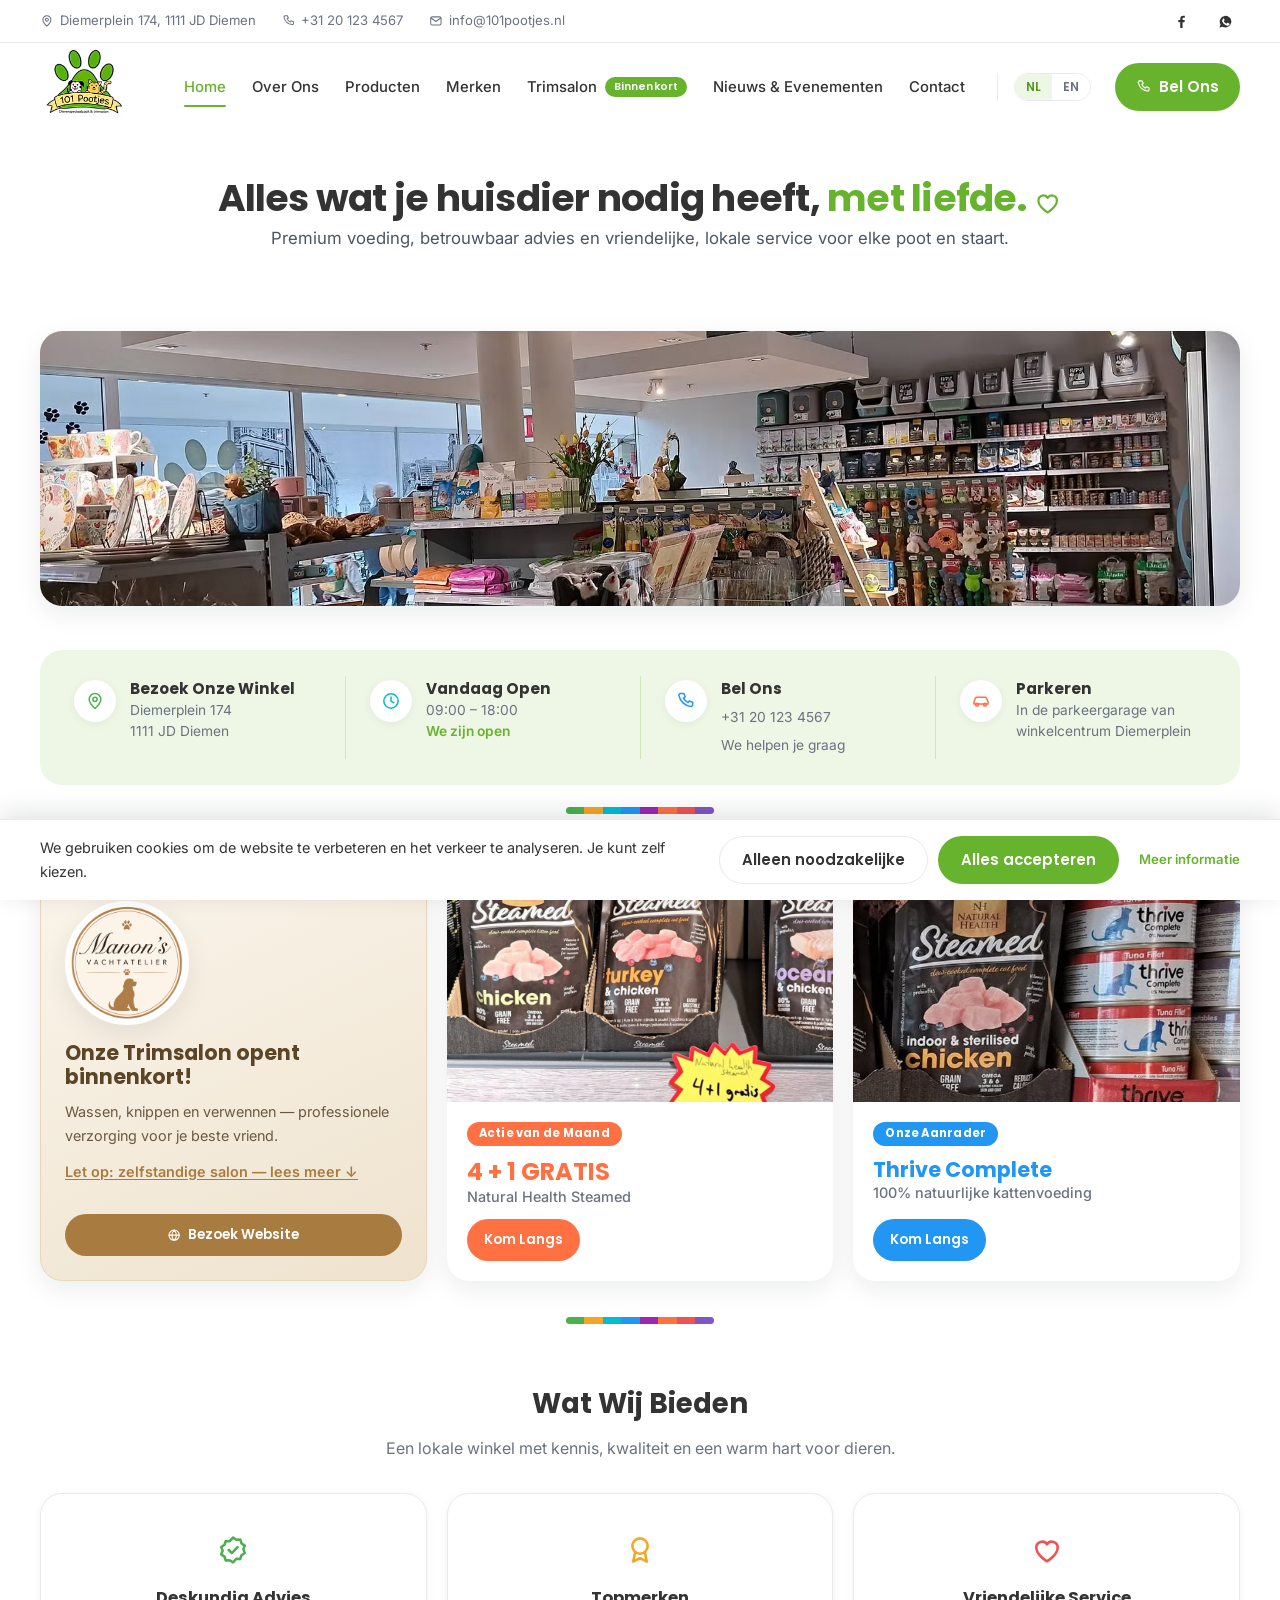
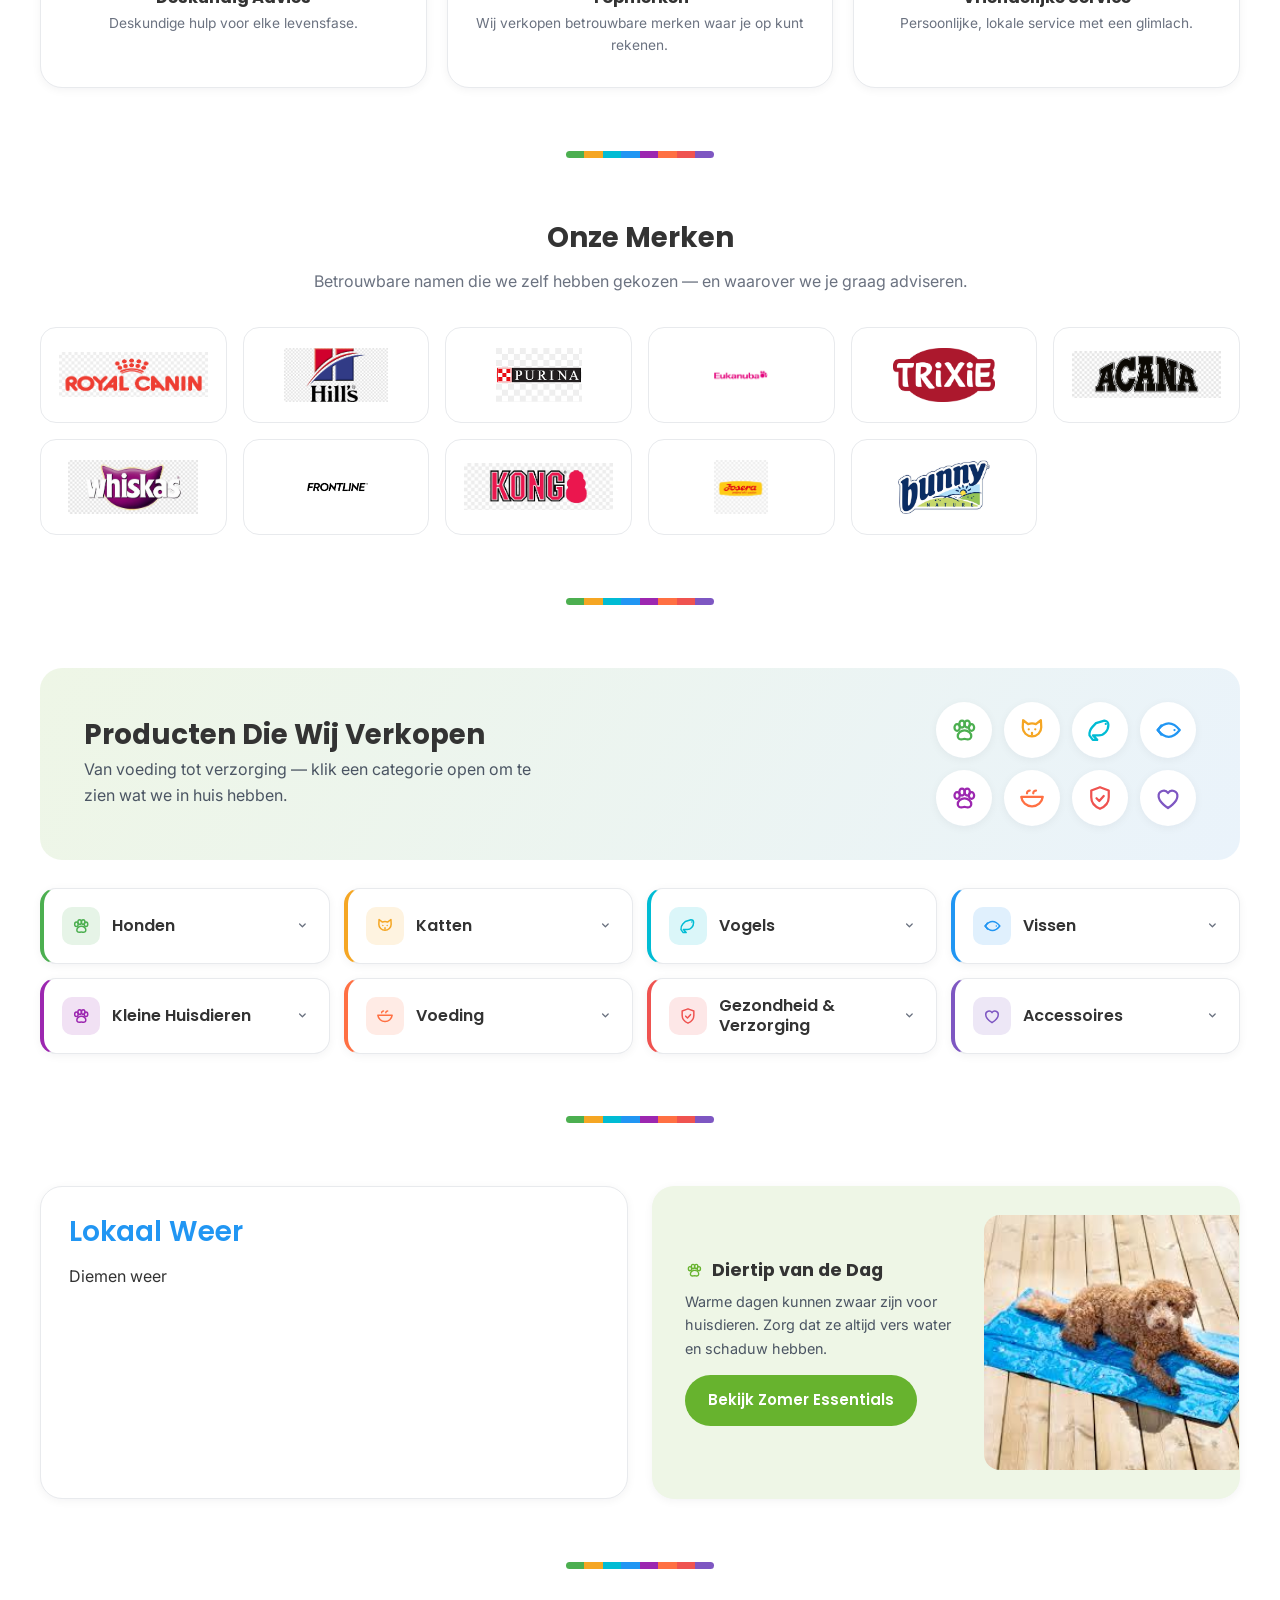
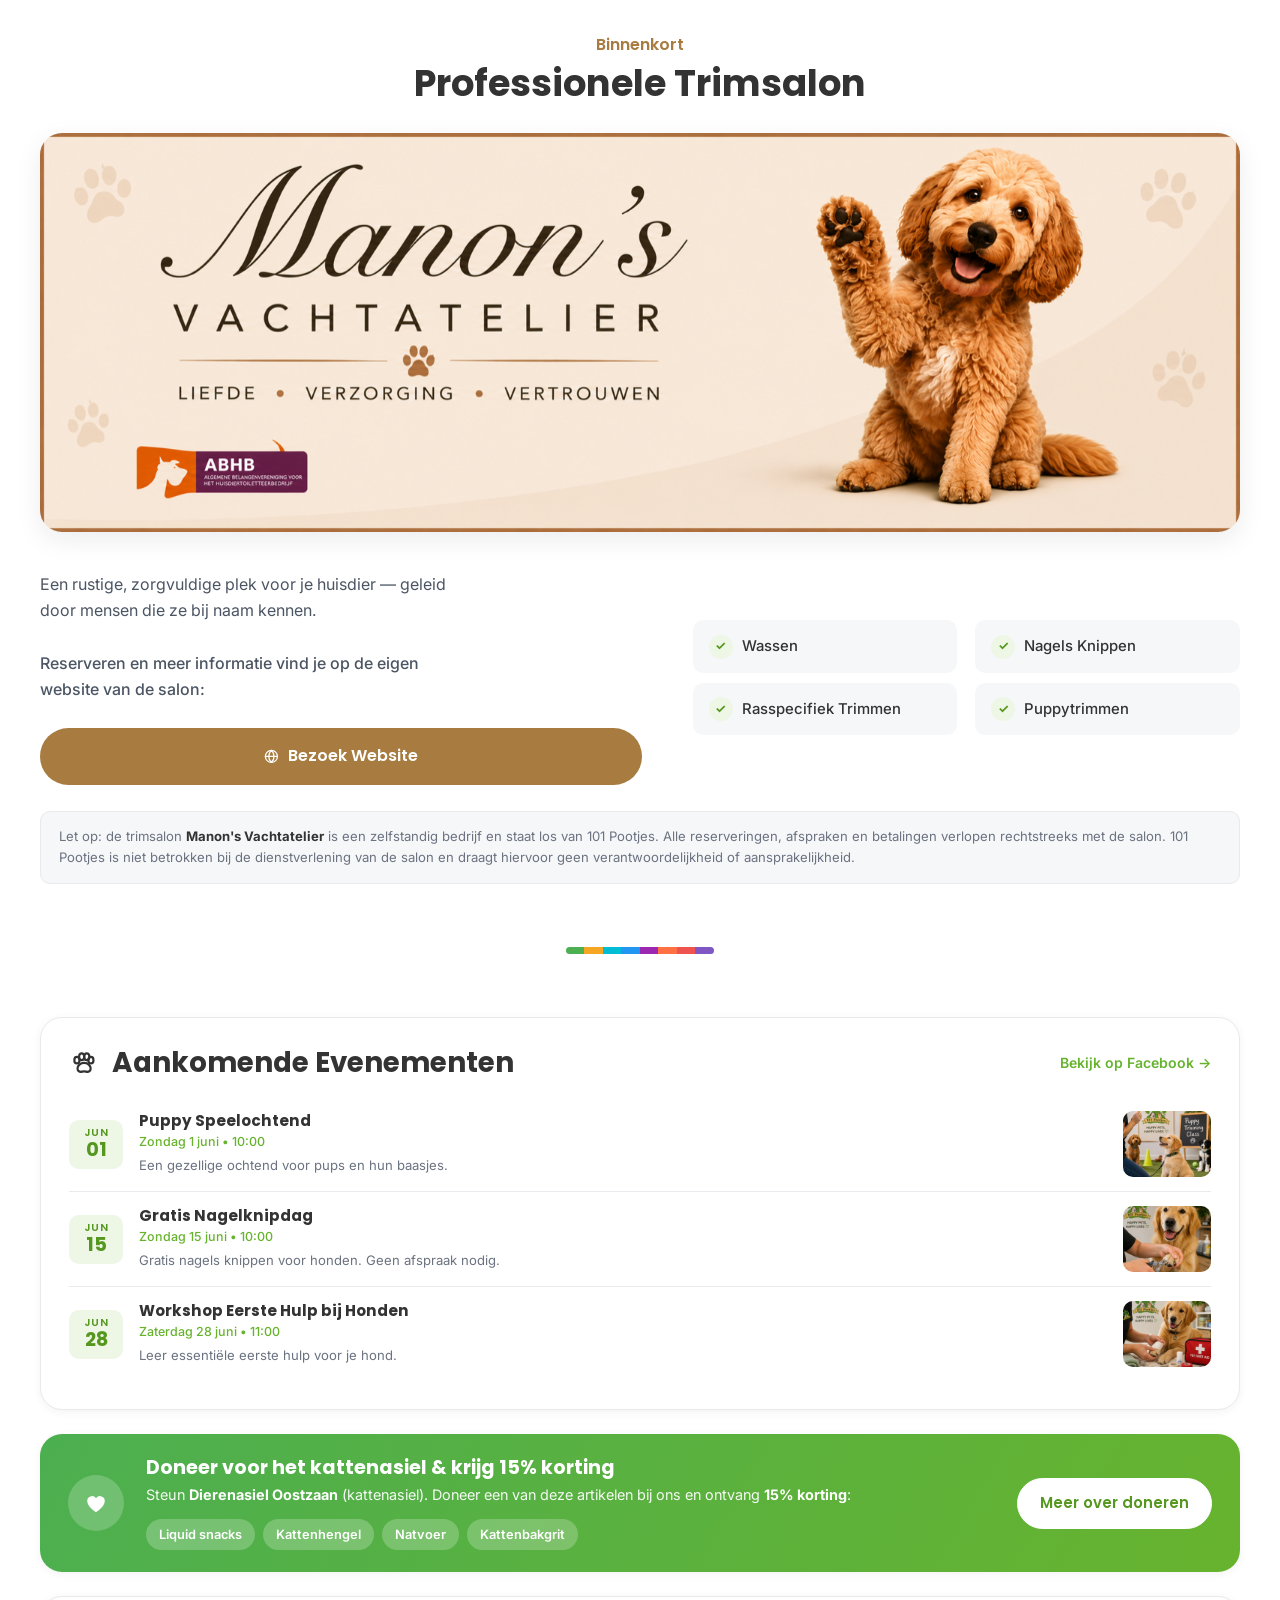
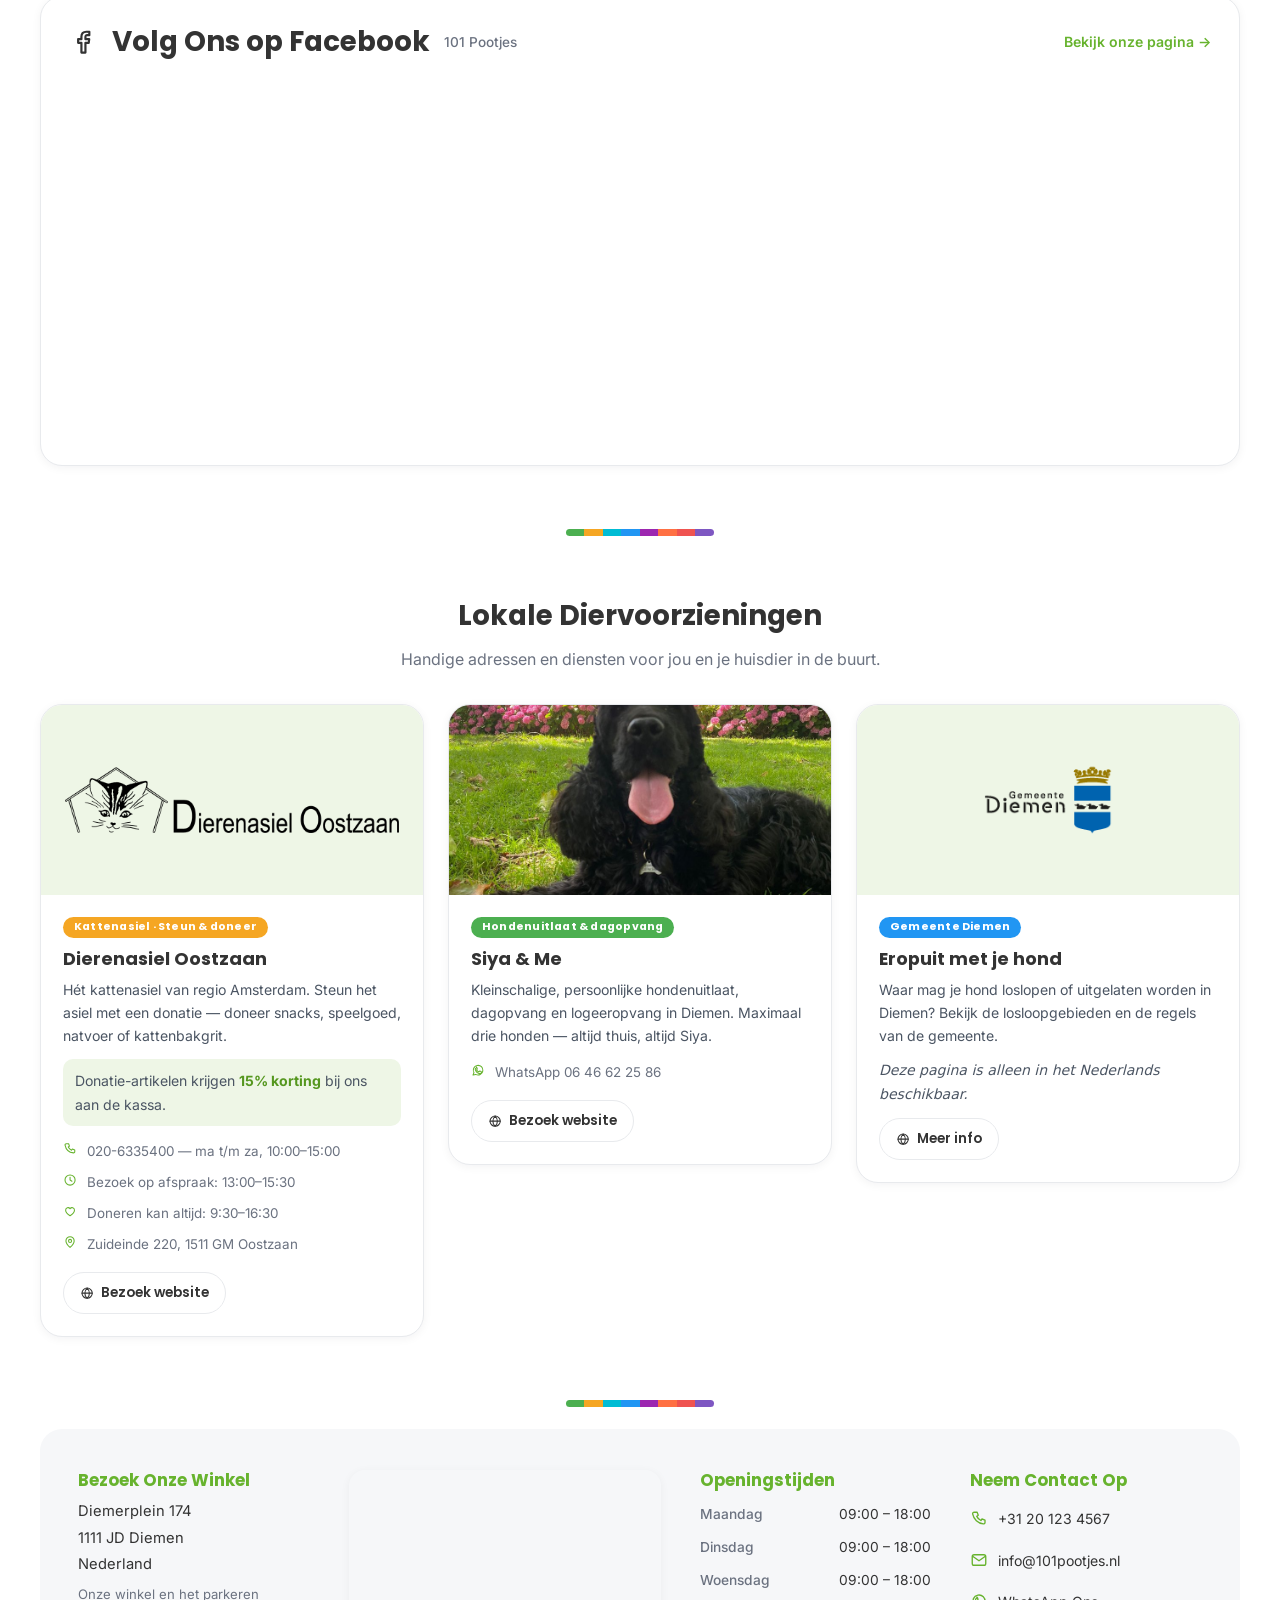
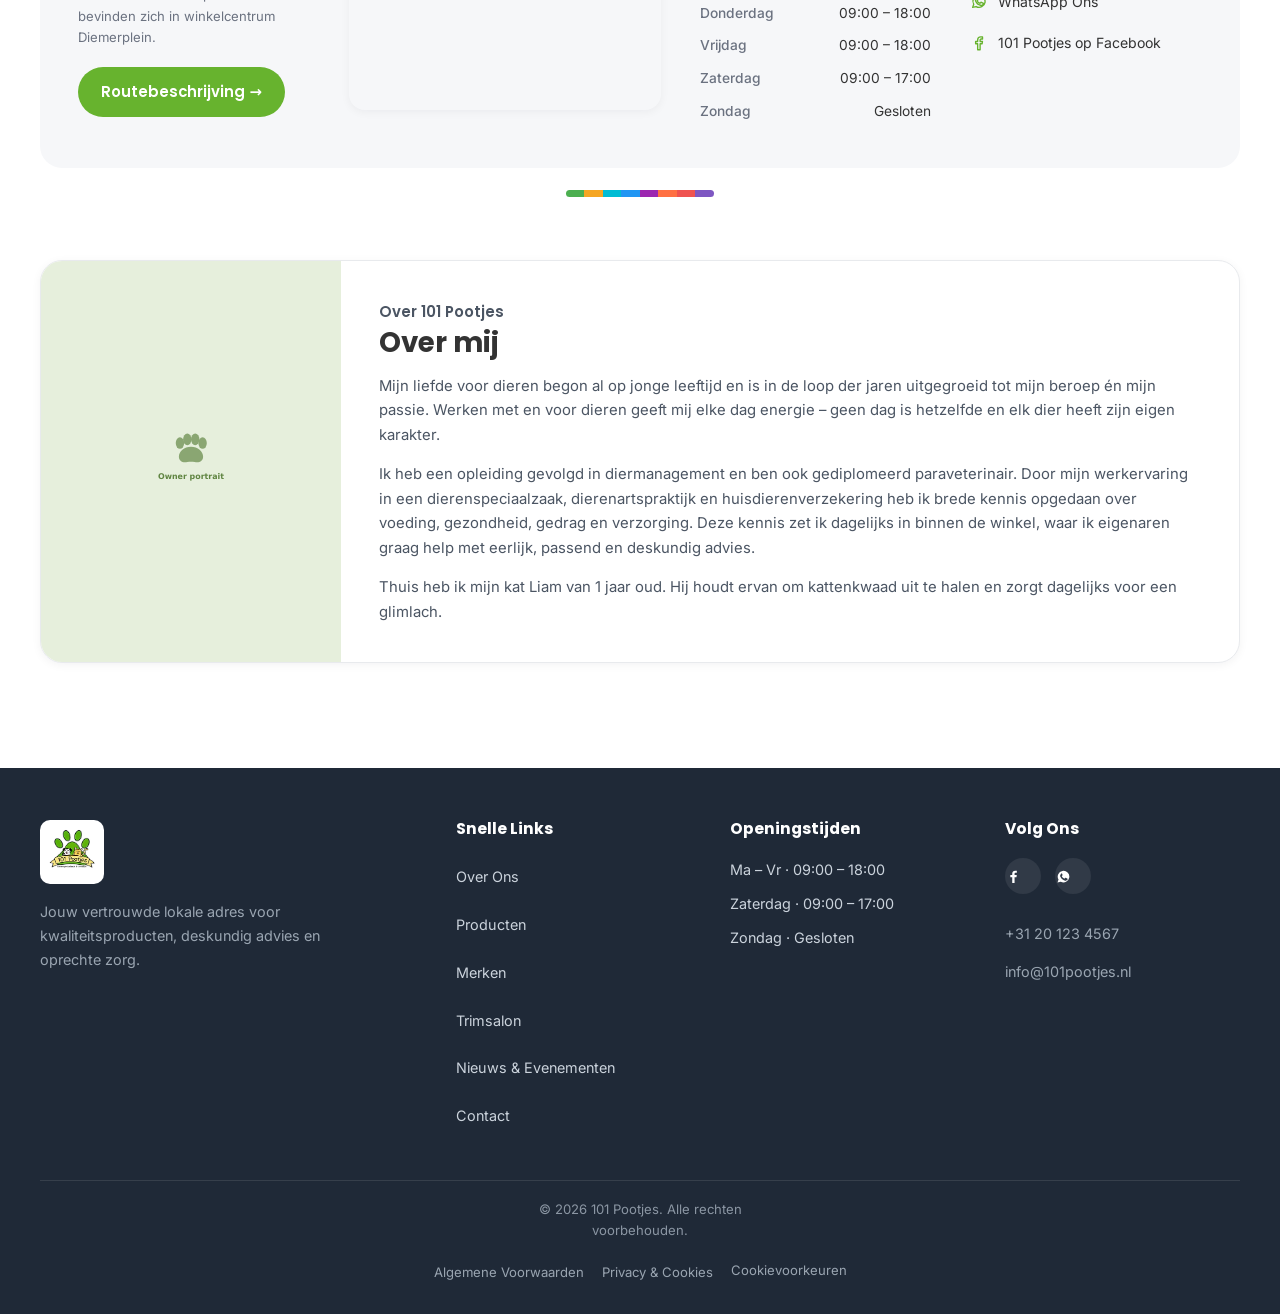
==== commit 4092c0f8: "Unclip FB carousel, enrich donation banner, bigger resource logos - Override SociableKIT .sk-carouse" ====
--- a/index.html
+++ b/index.html
@@ -400,8 +400,14 @@
   <aside class="donatebanner">
     <span class="donatebanner__icon" aria-hidden="true"><svg class="ico" aria-hidden="true"><use href="#i-heart"/></svg></span>
     <div class="donatebanner__text">
-      <h3 data-t="donateb.title">Doneer &amp; krijg 15% korting</h3>
-      <p data-t="donateb.text">Steun Dierenasiel Oostzaan met snacks, speelgoed, natvoer of kattenbakgrit — en ontvang <b>15% korting</b> op donatie-artikelen bij ons aan de kassa.</p>
+      <h3 data-t="donateb.title">Doneer voor het kattenasiel &amp; krijg 15% korting</h3>
+      <p data-t="donateb.text">Steun <b>Dierenasiel Oostzaan</b> (kattenasiel). Doneer een van deze artikelen bij ons en ontvang <b>15% korting</b>:</p>
+      <ul class="donatebanner__items">
+        <li data-t="donateb.i1">Liquid snacks</li>
+        <li data-t="donateb.i2">Kattenhengel</li>
+        <li data-t="donateb.i3">Natvoer</li>
+        <li data-t="donateb.i4">Kattenbakgrit</li>
+      </ul>
     </div>
     <a class="btn" href="#resources" data-t="donateb.cta">Meer over doneren</a>
   </aside>
--- a/styles.css
+++ b/styles.css
@@ -700,6 +700,9 @@
 .sk-ww-facebook-page-posts .sk-post-body {
   height: auto !important; max-height: none !important; overflow: visible !important;
 }
+/* Carousel viewport is locked to the "Post height" value (300px) and clips
+   posts — let it grow so full posts show */
+.sk-ww-facebook-page-posts .sk-carousel-slider { height: auto !important; min-height: 320px; }
 
 /* ── Permanent donation call-to-action banner ────────────────────── */
 .donatebanner {
@@ -714,6 +717,8 @@
 .donatebanner__text h3 { color: #fff; margin: 0 0 4px; font-size: 1.2rem; }
 .donatebanner__text p { color: rgba(255,255,255,.94); margin: 0; font-size: .9rem; }
 .donatebanner__text b { color: #fff; }
+.donatebanner__items { display: flex; flex-wrap: wrap; gap: 8px; margin: 12px 0 0; }
+.donatebanner__items li { background: rgba(255,255,255,.22); border-radius: 999px; padding: 5px 13px; font-size: .8rem; font-weight: 600; }
 .donatebanner .btn { flex: none; background: #fff; color: var(--green-dark); border-color: #fff; }
 .donatebanner .btn:hover { background: #f1f5ec; color: var(--green-dark); }
 @media (max-width: 640px) {
@@ -728,7 +733,7 @@
 .resource__media { height: 190px; }
 .resource__media img { width: 100%; height: 100%; object-fit: cover; }
 .resource__media--logo { display: grid; place-items: center; background: var(--green-soft); padding: 24px; }
-.resource__media--logo img { object-fit: contain; width: auto; max-width: 100%; height: auto; max-height: 64px; }
+.resource__media--logo img { object-fit: contain; width: auto; max-width: 100%; height: auto; max-height: 88px; }
 .resource__media--icon { display: grid; place-items: center; background: color-mix(in srgb, var(--accent) 12%, #fff); }
 .resource__bigicon { width: 66px; height: 66px; color: var(--accent); fill: currentColor; stroke: none; }
 .resource__body { display: flex; flex-direction: column; flex: 1; padding: 22px; }
